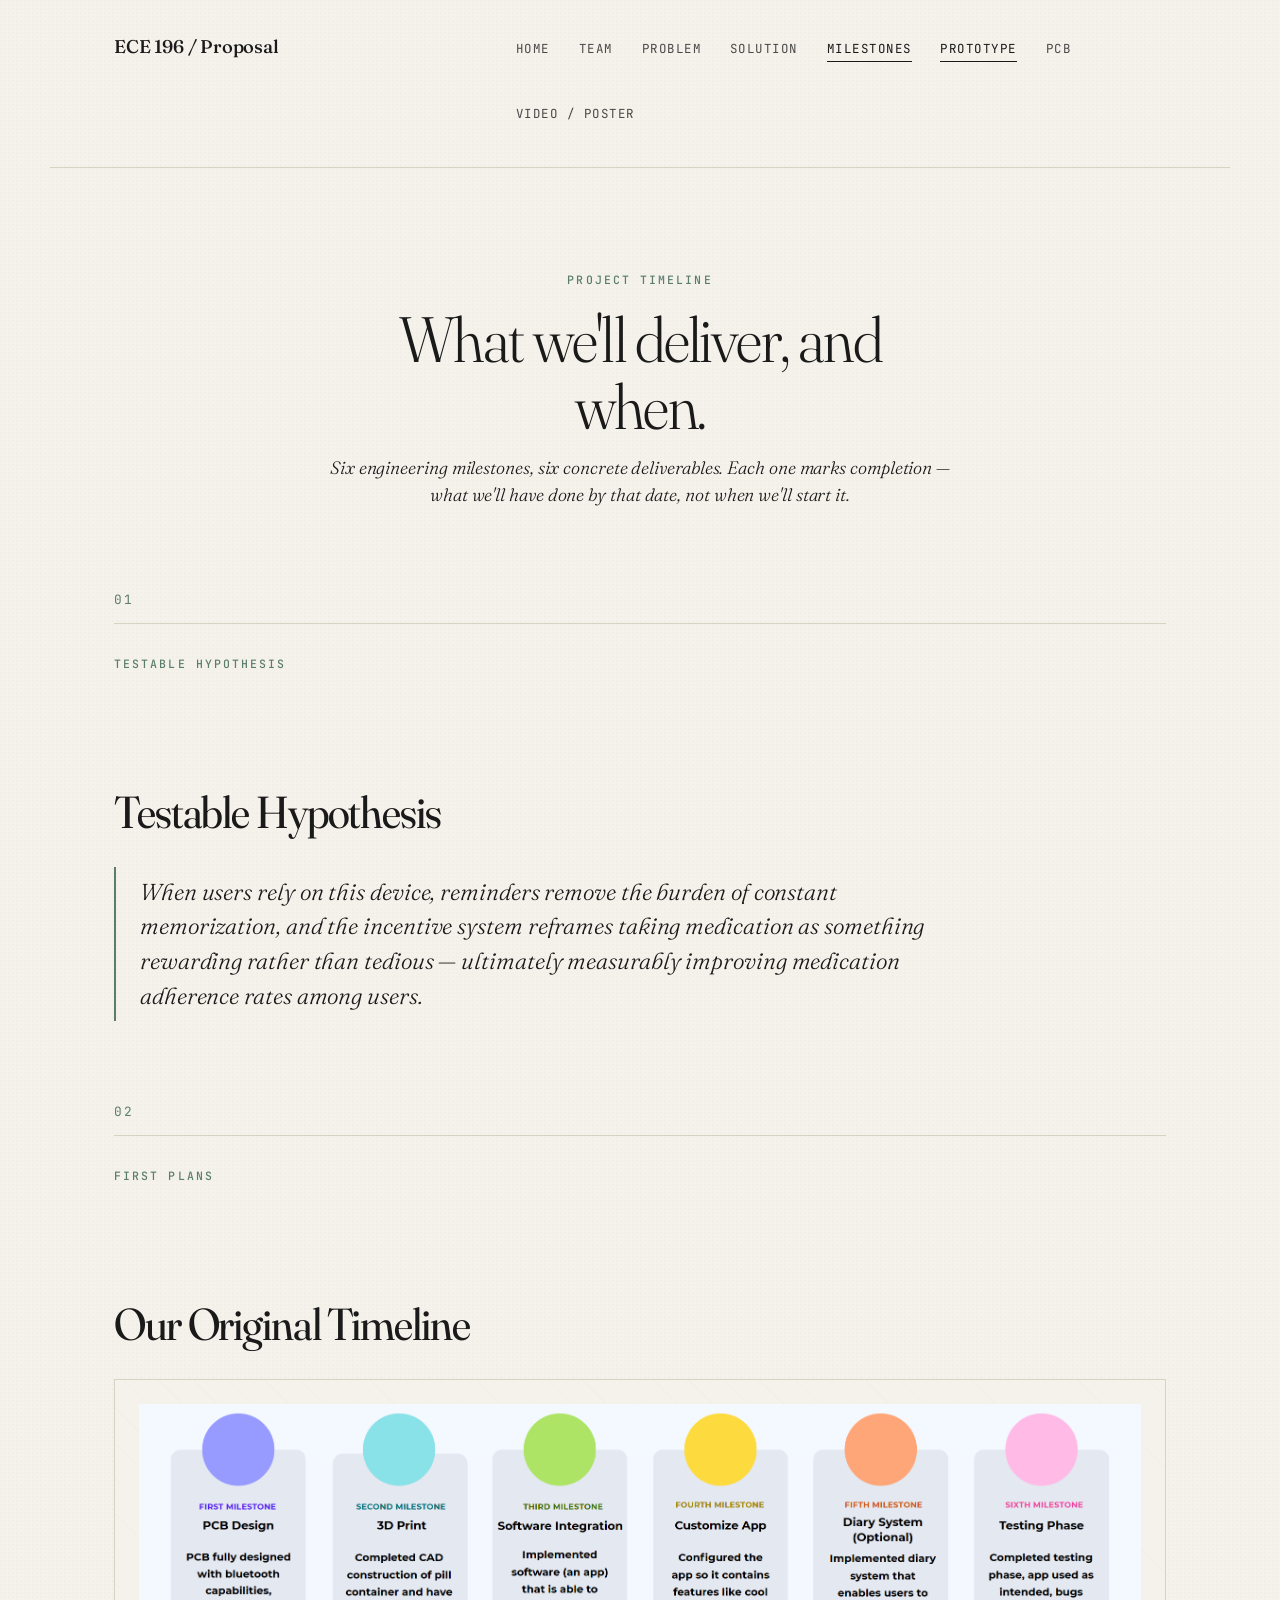
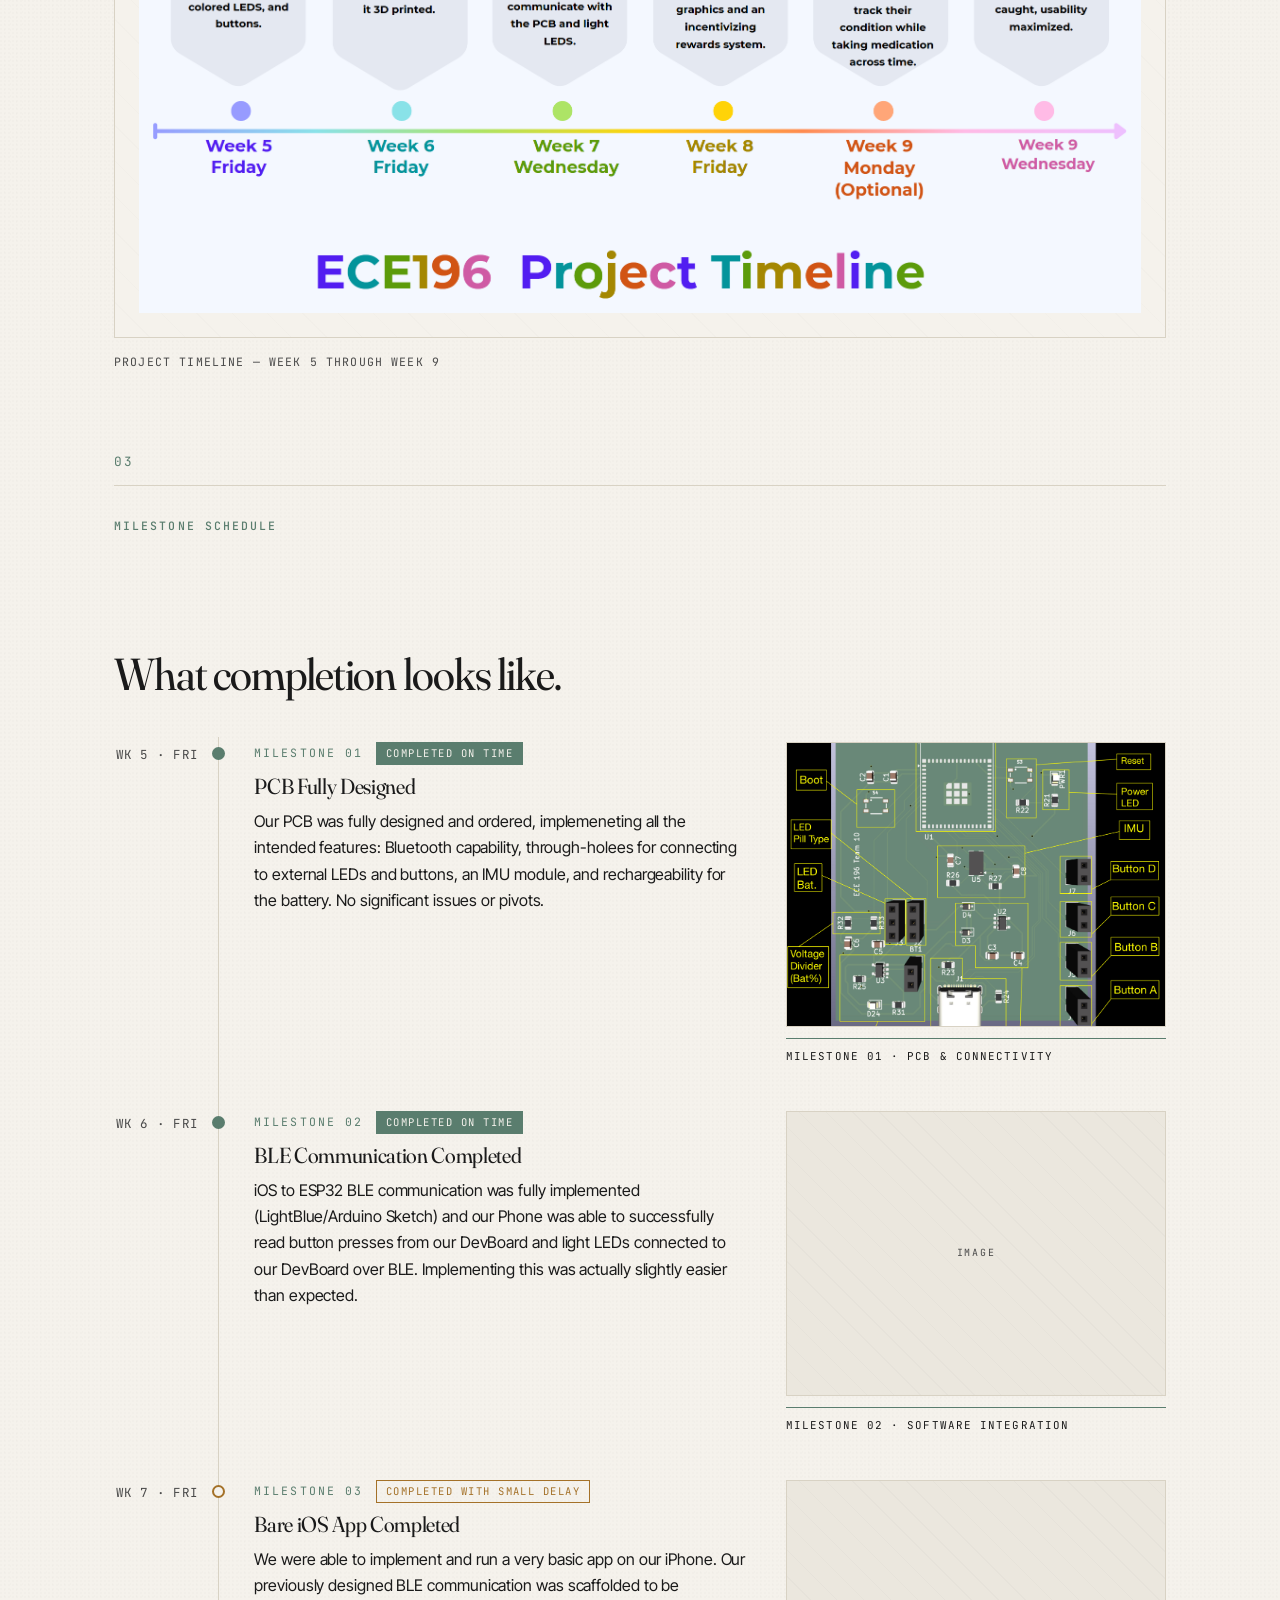
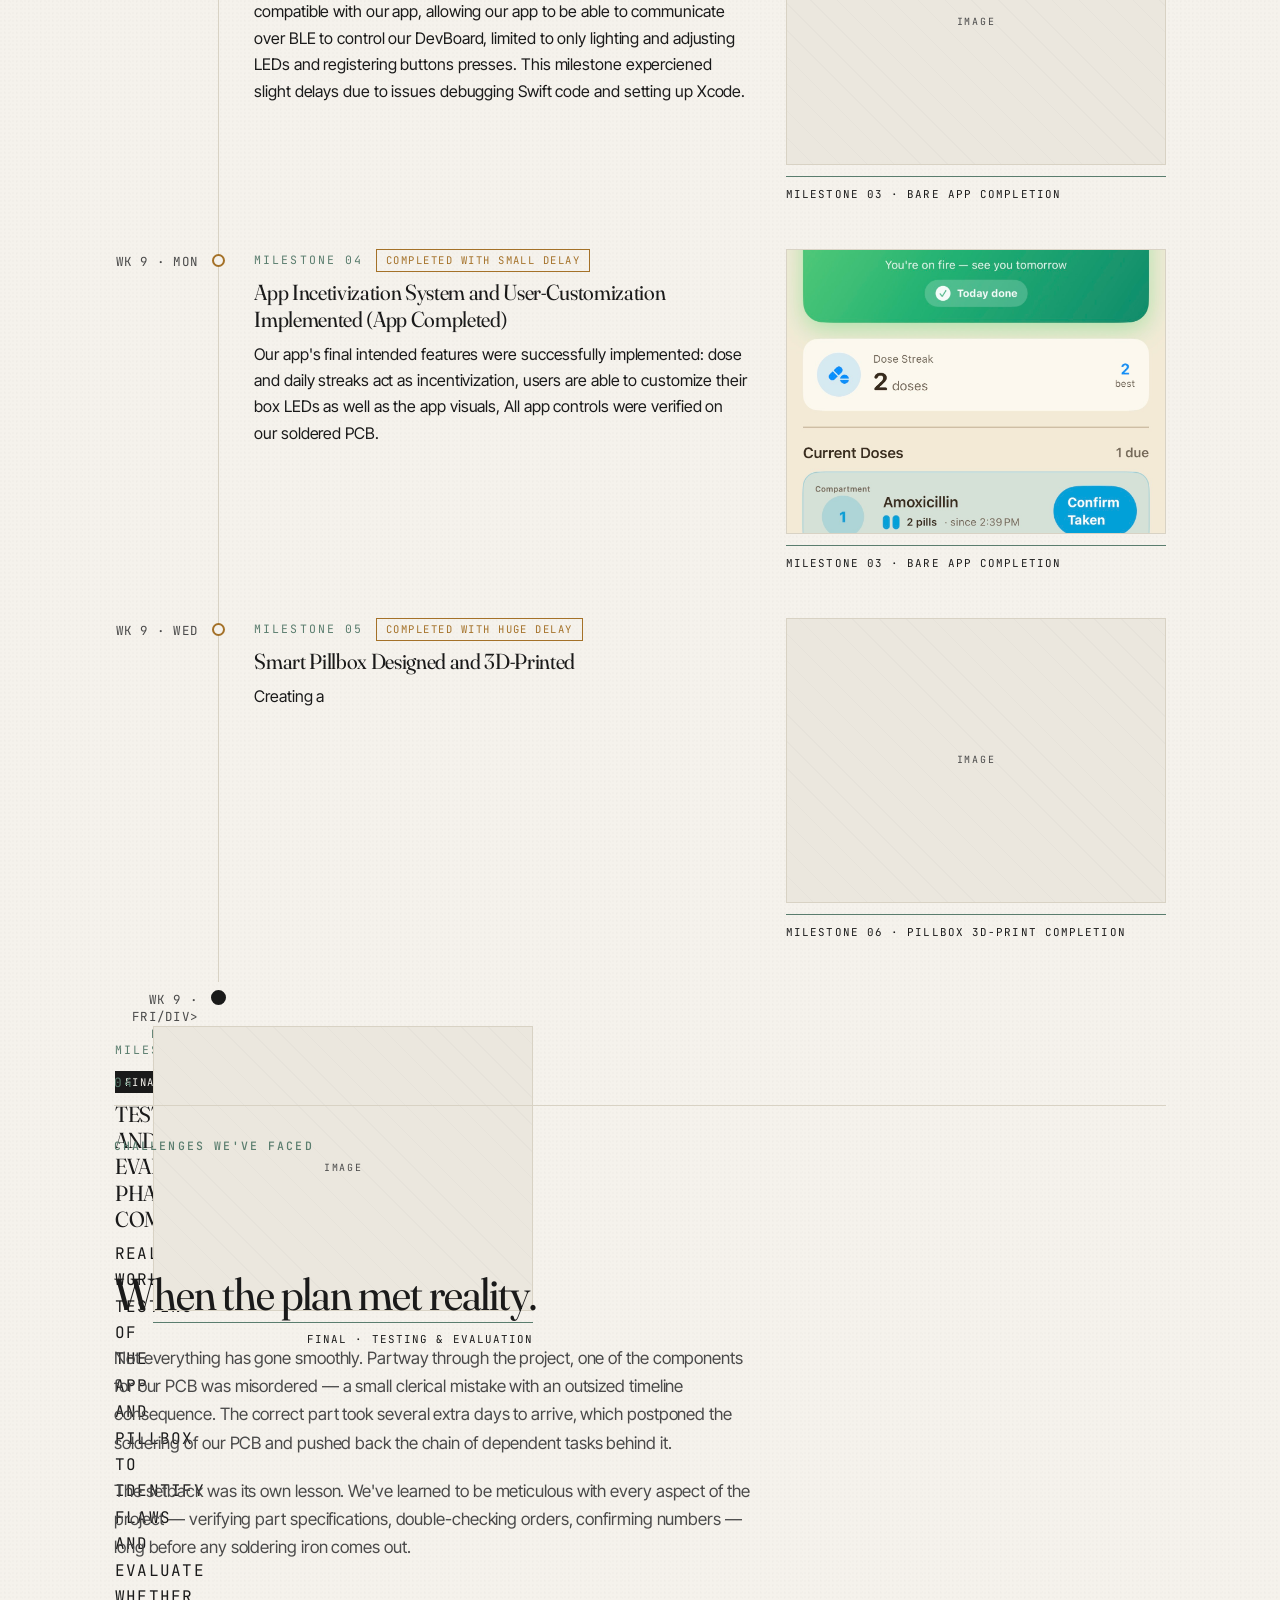
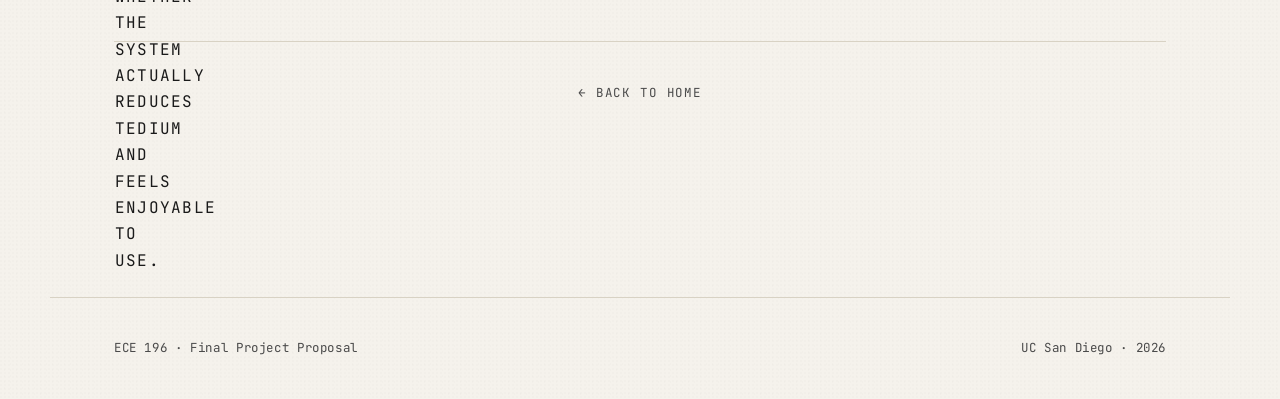
==== milestones.html @ f188365b "updating prototype" ====
<!DOCTYPE html>
<html lang="en">
<head>
  <meta charset="UTF-8" />
  <meta name="viewport" content="width=device-width, initial-scale=1.0" />
  <title>Milestones — ECE 196 Final Project Proposal</title>
 
  <link rel="icon" type="image/jpg" href="favicon.jpg" />
  <link rel="stylesheet" href="styles.css" />
  <link rel="stylesheet" href="milestones.css" />
</head>
<body>
 
  <header>
    <a href="index.html">ECE 196 / Proposal</a>
    <nav>
      <ul>
        <li><a href="index.html">Home</a></li>
        <li><a href="team.html">Team</a></li>
        <li><a href="problem.html">Problem</a></li>
        <li><a href="solution.html">Solution</a></li>
        <li><a href="milestones.html" class="current">Milestones</a></li>
        <li><a href="prototype.html" class="current">Prototype</a></li>
        <li><a href="pcb.html">PCB</a></li>
        <li><a href="video_poster.html">Video / Poster</a></li>
      </ul>
    </nav>
  </header>
 
  <main>
 
    <!-- ============ PAGE INTRO ============ -->
    <section class="page-intro">
      <span class="eyebrow">Project timeline</span>
      <h1>What we'll deliver, and when.</h1>
      <p class="lede">
        Six engineering milestones, six concrete deliverables. Each one marks completion &mdash; what we'll have done by that date, not when we'll start it.
      </p>
    </section>
 
    <!-- ============ 01 — HYPOTHESIS ============ -->
    <section data-num="01">
      <span class="label">Testable hypothesis</span>
      <h2>Testable Hypothesis</h2>
      <blockquote class="hypothesis">
        When users rely on this device, reminders remove the burden of constant memorization, and the incentive system reframes taking medication as something rewarding rather than tedious &mdash;
         ultimately measurably improving medication adherence rates among users.
      </blockquote>
    </section>
 
    <!-- ============ 02 — TIMELINE FIGURE ============ -->
    <section data-num="02">
      <span class="label">First Plans</span>
      <h2>Our Original Timeline</h2>
 
      <figure class="timeline-figure">
        <div class="frame">
          <img src="images/timeline.png" alt="Full project timeline figure" onerror="this.style.display='none'" />
        </div>
        <figcaption>Project timeline &mdash; week 5 through week 9</figcaption>
      </figure>
    </section>
 
    <!-- ============ 03 — MILESTONES ============ -->
    <section data-num="03">
      <span class="label">Milestone schedule</span>
      <h2>What completion looks like.</h2>
 
      <ol class="milestones">
        <li class="milestone milestone--done">
          <div class="milestone-date">Wk 5 · Fri</div>
          <div class="milestone-body">
            <div class="milestone-text">
              <div class="milestone-head">
                <span class="milestone-num">Milestone 01</span>
                <span class="milestone-status milestone-status--done">Completed on Time</span>
              </div>
              <h3>PCB Fully Designed</h3>
              <p>Our PCB was fully designed and ordered, implemeneting all the intended features: Bluetooth capability, through-holees for connecting to external LEDs and buttons,
                 an IMU module, and rechargeability for the battery. No significant issues or pivots.
                 </p>
            </div>
            <figure class="milestone-figure">
              <div class="frame">
                <img src="images/pcb_3D.jpeg" alt="Milestone 01 deliverable — completed PCB" onerror="this.style.display='none'" />
              </div>
              <figcaption>Milestone 01 · PCB &amp; connectivity</figcaption>
            </figure>
          </div>
        </li>
 
        <li class="milestone milestone--done">
          <div class="milestone-date">Wk 6 · Fri</div>
          <div class="milestone-body">
            <div class="milestone-text">
              <div class="milestone-head">
                <span class="milestone-num">Milestone 02</span>
                <span class="milestone-status milestone-status--done">Completed on Time</span>
              </div>
              <h3>BLE Communication Completed</h3>
              <p> iOS to ESP32 BLE communication was fully implemented (LightBlue/Arduino Sketch) and our Phone was able to successfully read button
                 presses from our DevBoard and light LEDs connected to our DevBoard over BLE.
                Implementing this was actually slightly easier than expected. </p>
            </div>
            <figure class="milestone-figure">
              <div class="frame">
                <img src="images/milestone-02.png" alt="Milestone 02 deliverable — 3D-printed enclosure" onerror="this.style.display='none'" />
              </div>
              <figcaption>Milestone 02 · Software Integration</figcaption>
            </figure>
          </div>
        </li>
 
        <li class="milestone milestone--updated">
          <div class="milestone-date">Wk 7 · Fri</div>
          <div class="milestone-body">
            <div class="milestone-text">
              <div class="milestone-head">
                <span class="milestone-num">Milestone 03</span>
                <span class="milestone-status milestone-status--updated">Completed with Small Delay</span>
              </div>
              <h3>Bare iOS App Completed</h3>
              <p>We were able to implement and run a very basic app on our iPhone. Our previously designed BLE communication was
                scaffolded to be compatible with our app, allowing our app to be
                able to communicate over BLE to control our DevBoard,
                limited to only lighting and adjusting LEDs and registering buttons presses. 
                This milestone experciened slight delays due to issues debugging Swift code and setting up Xcode.
                 </p>
            </div>
            <figure class="milestone-figure">
              <div class="frame">
                <img src="images/milestone-03.png" alt="Milestone 03 deliverable — app and PCB communication" onerror="this.style.display='none'" />
              </div>
              <figcaption>Milestone 03 · Bare App Completion</figcaption>
            </figure>
          </div>
        </li>
 
        <li class="milestone milestone--updated">
          <div class="milestone-date">Wk 9 · Mon</div>
          <div class="milestone-body">
            <div class="milestone-text">
              <div class="milestone-head">
                <span class="milestone-num">Milestone 04</span>
                <span class="milestone-status milestone-status--updated">Completed with Small Delay</span>
              </div>
              <h3> App Incetivization System and User-Customization Implemented (App Completed)</h3>
              <p>
                  Our app's final intended features were successfully implemented: dose and daily streaks 
                  act as incentivization, users are able to customize their box LEDs as well as the app visuals, 
                  All app controls were verified on our soldered PCB.
     </p>
            </div>
            <figure class="milestone-figure">
              <div class="frame">
                <img src="images/full_app.jpg" alt="Milestone 03 deliverable — app and PCB communication" onerror="this.style.display='none'" />
              </div>
              <figcaption>Milestone 03 · Bare App Completion</figcaption>
            </figure>
          </div>
        </li>



        
        <li class="milestone milestone--updated">
          <div class="milestone-date">Wk 9 · Wed</div>
          <div class="milestone-body">
            <div class="milestone-text">
              <div class="milestone-head">
                <span class="milestone-num">Milestone 05</span>
                <span class="milestone-status milestone-status--updated">Completed with HUGE Delay</span>
              </div>
              <h3> Smart Pillbox Designed and 3D-Printed</h3>
              <p>
                  Creating a 

              </p>
            </div>
            <figure class="milestone-figure">
              <div class="frame">
                <img src="images/milestones6.jpg" alt="Milestone 05 deliverable — Completed App" onerror="this.style.display='none'" />
              </div>
              <figcaption>Milestone 06 · Pillbox 3D-print Completion</figcaption>
            </figure>
          </div>
        </li>
 
        <li class="milestone milestone--final">
          <div class="milestone-date">Wk 9 · Fri/div>
          <div class="milestone-body">
            <div class="milestone-text">
              <div class="milestone-head">
                <span class="milestone-num">Final milestone</span>
                <span class="milestone-status milestone-status--final">Final</span>
              </div>
              <h3>Testing and evaluation phase completed.</h3>
              <p>Real-world testing of the app and pillbox to identify flaws and evaluate whether the system actually reduces tedium and feels enjoyable to use.</p>
            </div>
            <figure class="milestone-figure">
              <div class="frame">
                <img src="images/milestone-final.png" alt="Final milestone deliverable — testing and evaluation" onerror="this.style.display='none'" />
              </div>
              <figcaption>Final · Testing &amp; evaluation</figcaption>
            </figure>
          </div>
        </li>
      </ol>
    </section>
 
    <!-- ============ 04 — CHALLENGES ============ -->
    <section data-num="04">
      <span class="label">Challenges we've faced</span>
      <h2>When the plan met reality.</h2>
 
      <p>
        Not everything has gone smoothly. Partway through the project, one of the components for our PCB was misordered &mdash; a small clerical mistake with an outsized timeline consequence. The correct part took several extra days to arrive, which postponed the soldering of our PCB and pushed back the chain of dependent tasks behind it.
      </p>
 
      <p>
        The setback was its own lesson. We've learned to be meticulous with every aspect of the project &mdash; verifying part specifications, double-checking orders, confirming numbers &mdash; long before any soldering iron comes out.
      </p>
    </section>
 
    <!-- ============ BACK LINK ============ -->
    <div class="page-end">
      <a href="index.html" class="back-link">&larr; Back to home</a>
    </div>
 
  </main>
 
  <footer>
    <span>ECE 196 · Final Project Proposal</span>
    <span>UC San Diego · 2026</span>
  </footer>
 
</body>
</html>
---- styles.css ----
/* ============================================================
   ECE 196 — Editorial Case Study Stylesheet
   Drop-in: link this in the <head> of every page.
   <link rel="stylesheet" href="styles.css">
   ============================================================ */
 
/* ---------- Fonts ---------- */
@import url('https://fonts.googleapis.com/css2?family=Fraunces:opsz,wght,SOFT,WONK@9..144,300..900,0..100,0..1&family=Inter+Tight:wght@300;400;500;600;700&family=JetBrains+Mono:wght@400;500&display=swap');
 
/* ---------- Design tokens ---------- */
:root {
  --bg:        #f5f2ec;          /* warm paper */
  --bg-alt:    #ebe7de;          /* slightly deeper paper */
  --ink:       #1a1a1a;          /* near-black */
  --ink-soft:  #4a4a4a;          /* muted body */
  --rule:      #d8d2c4;          /* hairline dividers */
  --accent:    #5a7d6e;          /* sage / clinical green */
  --accent-dk: #3f5b4f;          /* hover state */
  --highlight: #e8d9a8;          /* subtle marker */
 
  --font-display: 'Fraunces', 'Times New Roman', serif;
  --font-body:    'Inter Tight', system-ui, sans-serif;
  --font-mono:    'JetBrains Mono', ui-monospace, monospace;
 
  --max-width: 1180px;
  --content-width: 720px;
}
 
/* ---------- Reset ---------- */
*, *::before, *::after { box-sizing: border-box; }
html { scroll-behavior: smooth; }
 
body {
  margin: 0;
  background: var(--bg);
  color: var(--ink);
  font-family: var(--font-body);
  font-size: 17px;
  line-height: 1.65;
  font-weight: 400;
  letter-spacing: -0.005em;
  /* subtle paper grain */
  background-image:
    radial-gradient(circle at 25% 30%, rgba(0,0,0,0.012) 1px, transparent 1px),
    radial-gradient(circle at 75% 60%, rgba(0,0,0,0.012) 1px, transparent 1px);
  background-size: 4px 4px, 6px 6px;
  -webkit-font-smoothing: antialiased;
  text-rendering: optimizeLegibility;
}
 
/* ---------- Typography ---------- */
h1, h2, h3, h4 {
  font-family: var(--font-display);
  font-weight: 400;
  letter-spacing: -0.025em;
  line-height: 1.05;
  color: var(--ink);
  margin: 0 0 0.6em;
  font-variation-settings: "opsz" 144, "SOFT" 30;
}
 
h1 { font-size: clamp(2.8rem, 6vw, 5rem); font-weight: 300; }
h2 { font-size: clamp(2rem, 3.5vw, 3rem); margin-top: 2.5em; }
h3 { font-size: 1.4rem; font-weight: 500; margin-top: 2em; }
h4 { font-size: 1.1rem; font-weight: 600; }
 
p { margin: 0 0 1.2em; color: var(--ink-soft); max-width: 65ch; }
 
a {
  color: var(--accent);
  text-decoration: none;
  background-image: linear-gradient(currentColor, currentColor);
  background-position: 0 100%;
  background-repeat: no-repeat;
  background-size: 100% 1px;
  transition: background-size 0.25s ease, color 0.25s ease;
}
a:hover {
  color: var(--accent-dk);
  background-size: 100% 2px;
}
 
strong { font-weight: 600; color: var(--ink); }
em { font-style: italic; }
 
/* small-caps labels */
.eyebrow, .label {
  font-family: var(--font-mono);
  font-size: 0.72rem;
  font-weight: 500;
  text-transform: uppercase;
  letter-spacing: 0.18em;
  color: var(--accent);
}
 
/* ---------- Layout ---------- */
main, header, footer { padding-inline: clamp(1.5rem, 5vw, 4rem); }
 
main {
  max-width: var(--max-width);
  margin: 0 auto;
  padding-block: 4rem 6rem;
}
 
section {
  margin-block: 5rem;
  position: relative;
}
 
/* numbered sections — if you add data-num="01" to <section> */
section[data-num]::before {
  content: attr(data-num);
  display: block;
  font-family: var(--font-mono);
  font-size: 0.8rem;
  color: var(--accent);
  letter-spacing: 0.15em;
  margin-bottom: 1.5rem;
  padding-bottom: 0.8rem;
  border-bottom: 1px solid var(--rule);
  grid-column: 1 / -1;
}
 
/* ---------- Header / Nav ---------- */
header {
  max-width: var(--max-width);
  margin: 0 auto;
  padding-block: 2rem;
  display: flex;
  align-items: baseline;
  justify-content: space-between;
  flex-wrap: wrap;
  gap: 1.5rem;
  border-bottom: 1px solid var(--rule);
}
 
header h1, header > a:first-child {
  font-family: var(--font-display);
  font-size: 1.15rem;
  font-weight: 500;
  letter-spacing: -0.01em;
  color: var(--ink);
  background: none;
  margin: 0;
}
 
nav ul {
  display: flex;
  list-style: none;
  gap: 1.8rem;
  padding: 0;
  margin: 0;
  flex-wrap: wrap;
}
 
nav a {
  font-family: var(--font-mono);
  font-size: 0.78rem;
  text-transform: uppercase;
  letter-spacing: 0.12em;
  color: var(--ink-soft);
  background: none;
  padding-bottom: 4px;
  border-bottom: 1px solid transparent;
  transition: color 0.2s, border-color 0.2s;
}
nav a:hover {
  color: var(--accent);
  border-bottom-color: var(--accent);
  background: none;
}
nav a.current { color: var(--ink); border-bottom-color: var(--ink); }
 
/* ---------- Hero (homepage h1 area, single-column fallback) ---------- */
main > h1:first-child {
  margin-top: 2rem;
  max-width: 14ch;
  font-size: clamp(3rem, 7vw, 5.5rem);
}
 
/* ---------- Buttons / CTAs ---------- */
.btn, a.btn {
  display: inline-block;
  font-family: var(--font-mono);
  font-size: 0.78rem;
  text-transform: uppercase;
  letter-spacing: 0.15em;
  padding: 0.95rem 1.6rem;
  background: var(--ink);
  color: var(--bg);
  border: 1px solid var(--ink);
  border-radius: 0;
  transition: background 0.2s, color 0.2s, transform 0.2s;
  background-image: none;
}
.btn:hover {
  background: var(--accent);
  border-color: var(--accent);
  color: var(--bg);
  transform: translateY(-2px);
}
 
.btn--ghost {
  background: transparent;
  color: var(--ink);
}
.btn--ghost:hover { background: var(--ink); color: var(--bg); }
 
/* ---------- Hero (two-column: text + image) ---------- */
.hero {
  display: grid;
  grid-template-columns: 1.05fr 1fr;
  gap: clamp(2rem, 5vw, 4.5rem);
  align-items: center;
  margin-top: 2.5rem;
  margin-bottom: 6rem;
}
 
.hero-text h1 {
  font-size: clamp(2.6rem, 5vw, 4.4rem);
  margin-top: 1rem;
  max-width: 14ch;
}
 
.hero-text .lede {
  font-family: var(--font-display);
  font-style: italic;
  font-size: clamp(1.1rem, 1.5vw, 1.35rem);
  font-weight: 300;
  line-height: 1.45;
  color: var(--ink);
  margin: 0 0 2rem;
  max-width: 50ch;
}
 
.cta-row {
  display: flex;
  gap: 14px;
  flex-wrap: wrap;
  margin-top: 1.8rem;
}
 
.hero-image {
  margin: 0;
  position: relative;
}
 
.hero-image .frame {
  position: relative;
  aspect-ratio: 3 / 2;
  background: var(--bg-alt);
  border: 1px solid var(--rule);
  overflow: hidden;
  background-image:
    repeating-linear-gradient(45deg, transparent 0 24px, rgba(0,0,0,0.018) 24px 25px);
}
 
.hero-image .frame::before {
  content: "Hero image";
  position: absolute;
  inset: 0;
  display: flex;
  align-items: center;
  justify-content: center;
  font-family: var(--font-mono);
  font-size: 0.72rem;
  color: var(--ink-soft);
  letter-spacing: 0.18em;
  text-transform: uppercase;
}
 
.hero-image img {
  position: absolute;
  inset: 0;
  width: 100%;
  height: 100%;
  object-fit: cover;
  border: none;
  z-index: 1;
}
 
.hero-image figcaption {
  font-family: var(--font-mono);
  font-size: 0.45rem;
  letter-spacing: 0.1em;
  text-transform: uppercase;
  color: var(--ink-soft);
  margin-top: 0.9rem;
}
 
@media (max-width: 820px) {
  .hero {
    grid-template-columns: 1fr;
    gap: 2.5rem;
    margin-bottom: 4rem;
  }
  .hero-image { order: -1; }
}
 
/* ---------- Page intro (subpage centered heading block) ---------- */
.page-intro {
  text-align: center;
  margin-top: 2rem;
  margin-bottom: 5rem;
  max-width: 780px;
  margin-inline: auto;
}
.page-intro h1 {
  font-size: clamp(2.4rem, 5vw, 4rem);
  margin: 0.8rem auto 1rem;
  max-width: 16ch;
}
.page-intro .lede {
  font-family: var(--font-display);
  font-style: italic;
  font-size: clamp(1.05rem, 1.4vw, 1.25rem);
  font-weight: 300;
  line-height: 1.5;
  color: var(--ink);
  margin: 0 auto;
  max-width: 60ch;
}
 
/* ---------- Team member section (alternating 2-col) ---------- */
.member {
  display: grid;
  grid-template-columns: 1fr 1fr;
  gap: clamp(2rem, 5vw, 4.5rem);
  align-items: center;
  margin-block: 5rem;
}
 
.member--reverse .member-photo { grid-column: 2; grid-row: 2;}
.member--reverse .member-info  { grid-column: 1; grid-row: 2;}
 
.member-photo { margin: 0; }
.member-photo .frame {
  position: relative;
  aspect-ratio: 4 / 5;
  background: var(--bg-alt);
  border: 1px solid var(--rule);
  overflow: hidden;
}

.member-photo img {
  width: 100%;
  height: 100%;
  object-fit: cover;
  display: block;
  border: none;
}
 
.member-info h2 {
  font-family: var(--font-display);
  font-weight: 400;
  font-size: clamp(1.9rem, 3.5vw, 2.8rem);
  margin: 0.5rem 0 0.8rem;
  line-height: 1.05;
  letter-spacing: -0.025em;
}
.member-info .lede {
  font-family: var(--font-display);
  font-style: italic;
  font-size: 1.15rem;
  font-weight: 300;
  line-height: 1.5;
  color: var(--ink);
  margin: 0 0 2rem;
  max-width: none;
}
.member-info .label {
  display: block;
  margin: 2rem 0 0.9rem;
}
.member-info ul.dash {
  margin-bottom: 0;
  color: var(--ink);
}
 
/* ---------- Tags ---------- */
.tags {
  display: flex;
  gap: 8px;
  flex-wrap: wrap;
  margin-top: 1.8rem;
}
.tag {
  font-family: var(--font-mono);
  font-size: 0.7rem;
  text-transform: uppercase;
  letter-spacing: 0.14em;
  padding: 7px 13px;
  border: 1px solid var(--rule);
  color: var(--ink-soft);
  background: transparent;
}
.tag--accent {
  background: var(--ink);
  color: var(--bg);
  border-color: var(--ink);
}
 
/* ---------- Page-end back link ---------- */
.page-end {
  margin-top: 5rem;
  padding-top: 2.2rem;
  border-top: 1px solid var(--rule);
  text-align: center;
}
.back-link {
  font-family: var(--font-mono);
  font-size: 0.78rem;
  text-transform: uppercase;
  letter-spacing: 0.15em;
  color: var(--ink-soft);
  background: none;
}
.back-link:hover {
  color: var(--accent);
  background: none;
}
 
/* ---------- Member mobile stacking ---------- */
@media (max-width: 700px) {
  .member {
    grid-template-columns: 1fr;
    gap: 2rem;
  }
  .member--reverse .member-photo,
  .member--reverse .member-info {
    grid-column: 1;
    grid-row: auto;
  }
}
 
/* ---------- Lists ---------- */
ul, ol {
  padding-left: 1.2em;
  color: var(--ink-soft);
  max-width: 65ch;
}
ul { list-style: none; padding-left: 0; }
ul li, ol li { margin-bottom: 0.5em; }
 
/* opt-in: <ul class="dash"> for editorial dash bullets */
ul.dash li::before {
  content: "—";
  color: var(--accent);
  margin-right: 0.8em;
  font-weight: 500;
}
 
/* ---------- Cards / Section grid ---------- */
.cards {
  display: grid;
  grid-template-columns: repeat(auto-fit, minmax(260px, 1fr));
  gap: 1.25rem;
  margin-top: 2rem;
  list-style: none;
  padding: 0;
  max-width: none;
}
.cards li { margin: 0; }
.cards li::before { content: none; }
 
.card,
.cards li > a {
  display: block;
  padding: 1.8rem;
  height: 100%;
  background: var(--bg-alt);
  border: 1px solid var(--rule);
  transition: transform 0.3s ease, border-color 0.3s, background 0.3s;
  background-image: none;
  color: var(--ink);
}
.card:hover,
.cards li > a:hover {
  transform: translateY(-4px);
  border-color: var(--accent);
  background: var(--bg);
}
.cards h3 { margin-top: 0; }
.cards p { color: var(--ink-soft); margin-bottom: 0; }
 
/* ---------- Tables (handy for milestones / specs) ---------- */
table {
  width: 100%;
  border-collapse: collapse;
  margin: 2rem 0;
  font-size: 0.95rem;
}
th, td {
  text-align: left;
  padding: 0.9rem 1rem;
  border-bottom: 1px solid var(--rule);
}
th {
  font-family: var(--font-mono);
  font-size: 0.72rem;
  text-transform: uppercase;
  letter-spacing: 0.12em;
  color: var(--accent);
  font-weight: 500;
}
 
/* ---------- Code & data ---------- */
code, pre {
  font-family: var(--font-mono);
  font-size: 0.9em;
  background: var(--bg-alt);
  padding: 0.15em 0.4em;
  border-radius: 2px;
}
pre {
  padding: 1.2rem 1.4rem;
  overflow-x: auto;
  border-left: 3px solid var(--accent);
}
 
/* ---------- Images / figures ---------- */
img {
  max-width: 100%;
  height: auto;
  display: block;
  border: 1px solid var(--rule);
}
figure { margin: 2.5rem 0; }
figcaption {
  font-family: var(--font-mono);
  font-size: 0.78rem;
  color: var(--ink-soft);
  margin-top: 0.8rem;
  letter-spacing: 0.05em;
}
 
/* ---------- Blockquote / pull quote ---------- */
blockquote {
  font-family: var(--font-display);
  font-style: italic;
  font-size: 1.4rem;
  line-height: 1.4;
  border-left: 2px solid var(--accent);
  padding: 0.5rem 0 0.5rem 1.5rem;
  margin: 2.5rem 0;
  color: var(--ink);
  max-width: 60ch;
}
 
/* ---------- Footer ---------- */
footer {
  max-width: var(--max-width);
  margin: 0 auto;
  margin-top: 6rem;
  padding-block: 2.5rem;
  border-top: 1px solid var(--rule);
  display: flex;
  justify-content: space-between;
  align-items: center;
  flex-wrap: wrap;
  gap: 1rem;
  font-family: var(--font-mono);
  font-size: 0.78rem;
  color: var(--ink-soft);
  letter-spacing: 0.05em;
}
footer a { color: var(--ink-soft); }
footer a:hover { color: var(--accent); }
 
/* ---------- Page-load animation ---------- */
@keyframes fadeUp {
  from { opacity: 0; transform: translateY(20px); }
  to   { opacity: 1; transform: translateY(0); }
}
 
main > * {
  animation: fadeUp 0.7s cubic-bezier(0.2, 0.7, 0.2, 1) both;
}
main > *:nth-child(1) { animation-delay: 0.05s; }
main > *:nth-child(2) { animation-delay: 0.15s; }
main > *:nth-child(3) { animation-delay: 0.25s; }
main > *:nth-child(4) { animation-delay: 0.35s; }
main > *:nth-child(5) { animation-delay: 0.45s; }
main > *:nth-child(n+6) { animation-delay: 0.55s; }
 
@media (prefers-reduced-motion: reduce) {
  *, *::before, *::after {
    animation: none !important;
    transition: none !important;
  }
}
 
/* ---------- Mobile ---------- */
@media (max-width: 640px) {
  body { font-size: 16px; }
  header { flex-direction: column; align-items: flex-start; }
  nav ul { gap: 1rem; }
  main { padding-block: 2.5rem 4rem; }
  section { margin-block: 3rem; }
}
---- milestones.css ----
/* ============================================================
   milestones.css — page-specific styles for milestones.html
   Loaded alongside styles.css
   ============================================================ */
 
/* ---------- 01 Testable hypothesis — pull-quote ---------- */
/* (uses base blockquote styles from styles.css) */
 
.hypothesis {
  font-size: clamp(1.25rem, 1.8vw, 1.55rem);
  line-height: 1.5;
  font-weight: 300;
  max-width: 62ch;
  margin-top: 2rem;
}
 
/* ---------- 02 Timeline figure ---------- */
.timeline-figure { margin-top: 2rem; }
 
.timeline-figure .frame {
  position: relative;
  background: var(--bg);
  border: 1px solid var(--rule);
  overflow: hidden;
  padding: 1.5rem;
  min-height: 220px;
  background-image:
    repeating-linear-gradient(45deg, transparent 0 24px, rgba(0,0,0,0.012) 24px 25px);
}
 
.timeline-figure img {
  display: block;
  width: 100%;
  height: auto;
  max-height: 540px;
  object-fit: contain;
  border: none;
  background: var(--bg);
}
 
.timeline-figure figcaption {
  font-family: var(--font-mono);
  font-size: 0.72rem;
  letter-spacing: 0.1em;
  text-transform: uppercase;
  color: var(--ink-soft);
  margin-top: 0.9rem;
}
 
/* ---------- 03 Milestone list — vertical timeline ---------- */
.milestones {
  list-style: none;
  margin: 2.5rem 0 0;
  padding: 0 0 0 6.5rem;
  position: relative;
  max-width: none;
}
 
.milestone {
  position: relative;
  padding: 0.3rem 0 2.6rem 2.2rem;
  border-left: 1px solid var(--rule);
  margin: 0;
}
 
.milestone:last-child {
  border-left-color: transparent;
  padding-bottom: 0.3rem;
}
 
/* Date column (absolutely positioned to the left) */
.milestone-date {
  position: absolute;
  left: -6.5rem;
  top: 0.55rem;
  width: 5.2rem;
  text-align: right;
  font-family: var(--font-mono);
  font-size: 0.78rem;
  letter-spacing: 0.1em;
  text-transform: uppercase;
  color: var(--ink-soft);
  line-height: 1.4;
}
 
/* The dot on the timeline */
.milestone::before {
  content: "";
  position: absolute;
  left: -7px;
  top: 0.6rem;
  width: 13px;
  height: 13px;
  border-radius: 50%;
  background: var(--bg);
  border: 2px solid var(--accent);
  z-index: 1;
}
 
/* Dot variations by state */
.milestone--done::before {
  background: var(--accent);
  border-color: var(--accent);
}
.milestone--updated::before {
  border-color: #a47128;
}
.milestone--optional::before {
  border-color: var(--ink-soft);
  border-style: dashed;
}
.milestone--final::before {
  background: var(--ink);
  border-color: var(--ink);
  width: 15px;
  height: 15px;
  left: -8px;
  top: 0.5rem;
}
 
/* Header row: milestone number + status pill */
.milestone-head {
  display: flex;
  align-items: baseline;
  gap: 0.8rem;
  flex-wrap: wrap;
  margin-bottom: 0.55rem;
}
 
.milestone-num {
  font-family: var(--font-mono);
  font-size: 0.72rem;
  letter-spacing: 0.18em;
  text-transform: uppercase;
  color: var(--accent);
}
 
.milestone-status {
  font-family: var(--font-mono);
  font-size: 0.66rem;
  letter-spacing: 0.14em;
  text-transform: uppercase;
  padding: 3px 9px;
  line-height: 1.4;
  border: 1px solid currentColor;
}
 
.milestone-status--done {
  color: var(--bg);
  background: var(--accent);
  border-color: var(--accent);
}
.milestone-status--updated {
  color: #a47128;
  background: transparent;
  border-color: #a47128;
}
.milestone-status--optional {
  color: var(--ink-soft);
  background: transparent;
  border-color: var(--ink-soft);
  border-style: dashed;
}
.milestone-status--final {
  color: var(--bg);
  background: var(--ink);
  border-color: var(--ink);
}
 
.milestone h3 {
  font-family: var(--font-display);
  font-weight: 400;
  font-size: clamp(1.15rem, 1.7vw, 1.45rem);
  margin: 0 0 0.5rem;
  letter-spacing: -0.015em;
  color: var(--ink);
  line-height: 1.2;
}
 
.milestone p {
  font-size: 1rem;
  line-height: 1.65;
  color: var(--ink);
  margin: 0;
  max-width: 60ch;
}

/* ---------- Milestone body: text + thumbnail side by side ---------- */
.milestone-body {
  display: flex;
  align-items: flex-start;
  gap: clamp(1.2rem, 3vw, 2.5rem);
}

.milestone-text {
  flex: 1 1 auto;
  min-width: 0;
}

.milestone-figure {
  margin: 0;
  flex: 0 0 auto;
  width: clamp(220px, 34vw, 380px);
}

.milestone-figure .frame {
  position: relative;
  aspect-ratio: 4 / 3;
  background: var(--bg-alt);
  border: 1px solid var(--rule);
  overflow: hidden;
  background-image:
    repeating-linear-gradient(45deg, transparent 0 18px, rgba(0,0,0,0.018) 18px 19px);
}

/* placeholder label, shown until a real image loads on top */
.milestone-figure .frame::before {
  content: "Image";
  position: absolute;
  inset: 0;
  display: flex;
  align-items: center;
  justify-content: center;
  font-family: var(--font-mono);
  font-size: 0.62rem;
  letter-spacing: 0.18em;
  text-transform: uppercase;
  color: var(--ink-soft);
}

.milestone-figure img {
  position: absolute;
  inset: 0;
  width: 100%;
  height: 100%;
  object-fit: cover;
  border: none;
  z-index: 1;
}

/* the line under each image naming its milestone */
.milestone-figure figcaption {
  font-family: var(--font-mono);
  font-size: 0.68rem;
  letter-spacing: 0.1em;
  text-transform: uppercase;
  color: var(--ink);
  margin-top: 0.7rem;
  padding-top: 0.6rem;
  border-top: 1px solid var(--accent);
  line-height: 1.45;
}
 
/* ---------- Mobile: collapse the date column inline ---------- */
@media (max-width: 720px) {
  .milestones { padding-left: 1.5rem; }
  .milestone { padding-left: 1.5rem; padding-bottom: 2.2rem; }
  .milestone-date {
    position: static;
    width: auto;
    text-align: left;
    margin-bottom: 0.5rem;
    display: block;
  }
  .milestone-body { flex-direction: column; }
  .milestone-figure { width: 100%; max-width: 360px; }
}
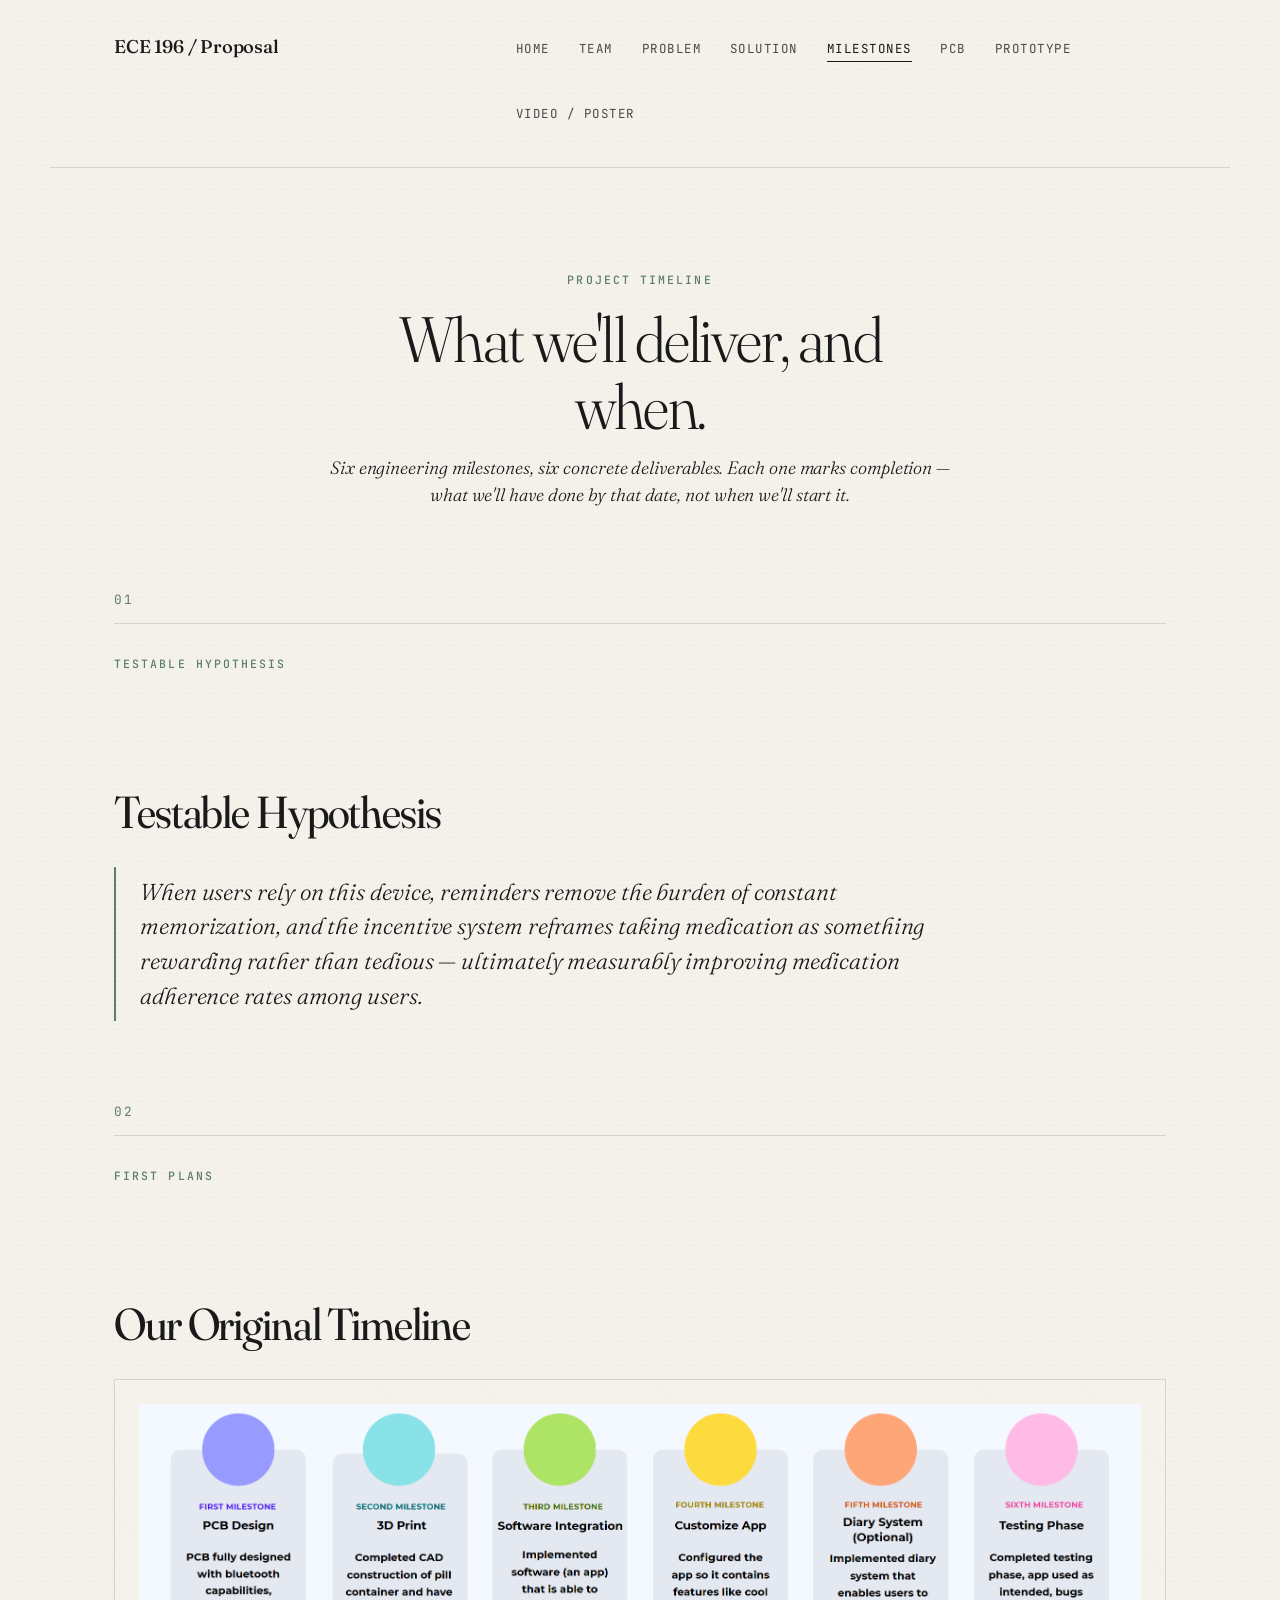
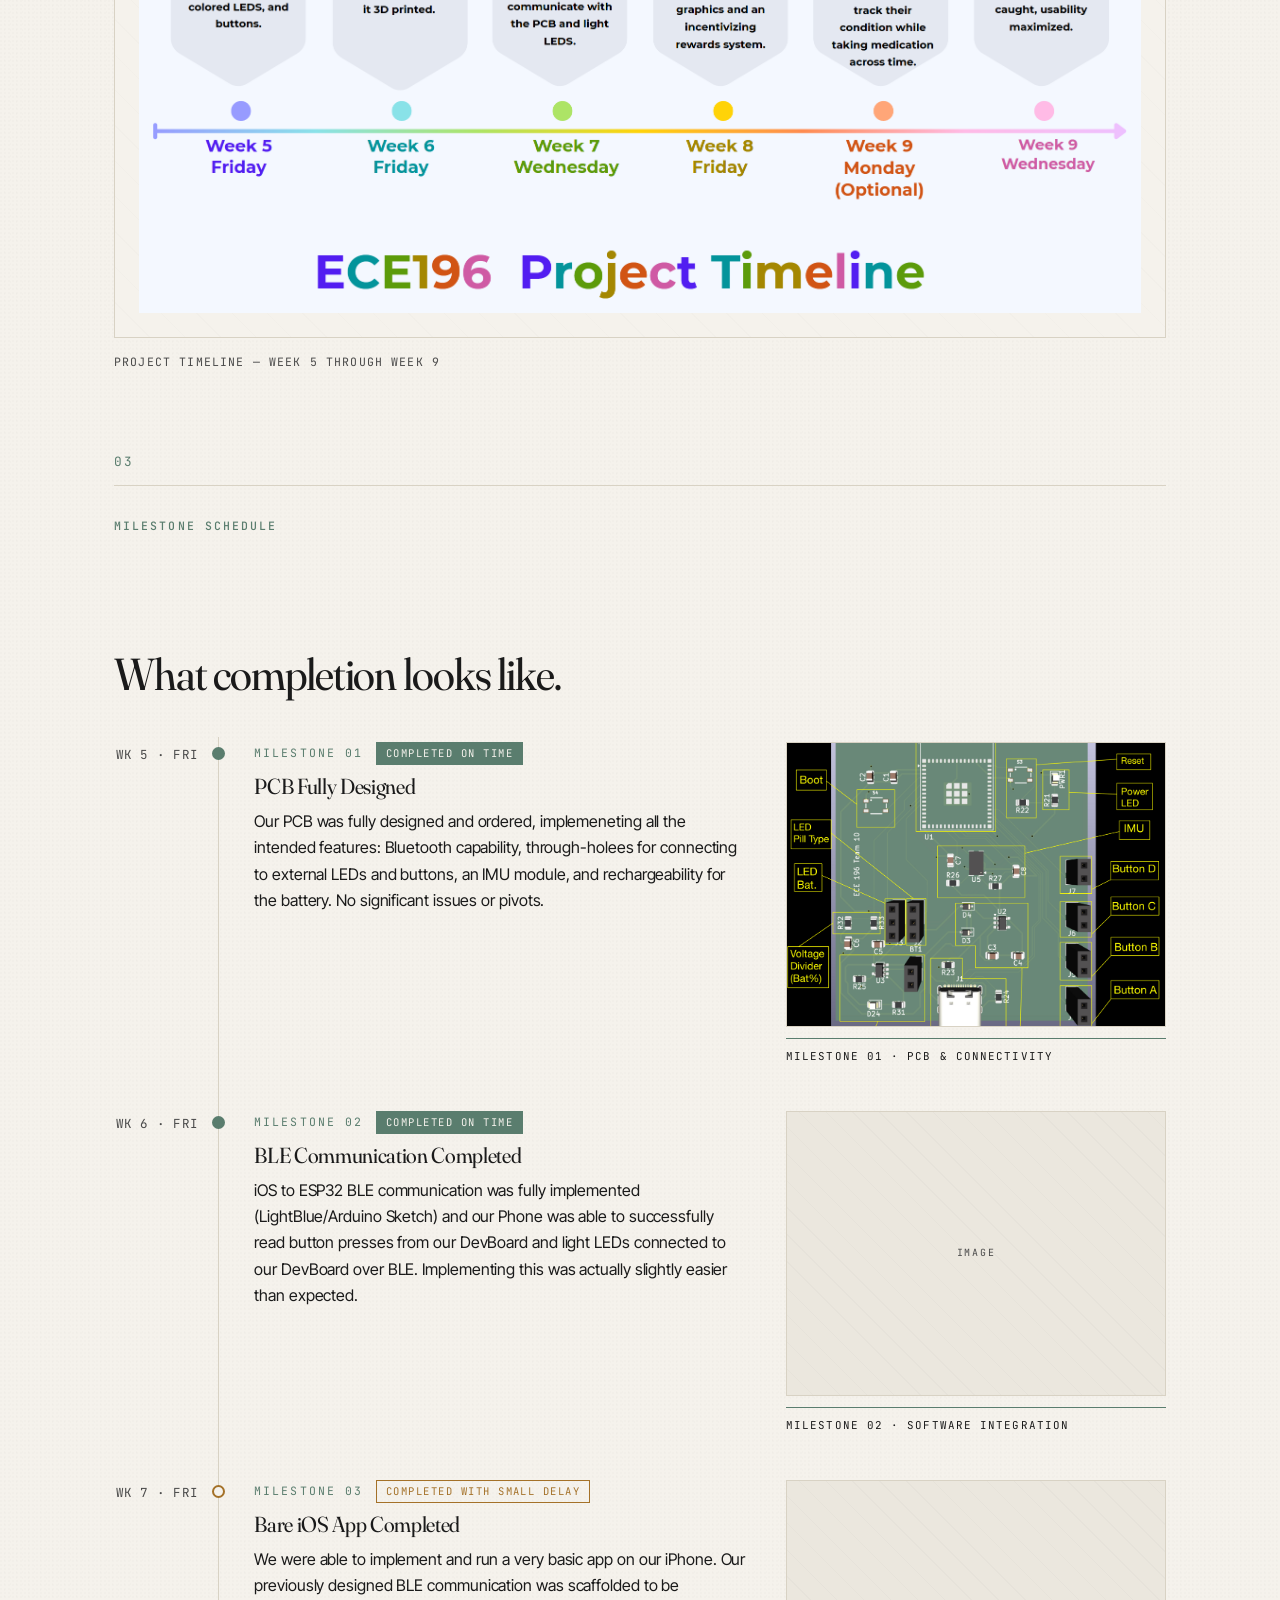
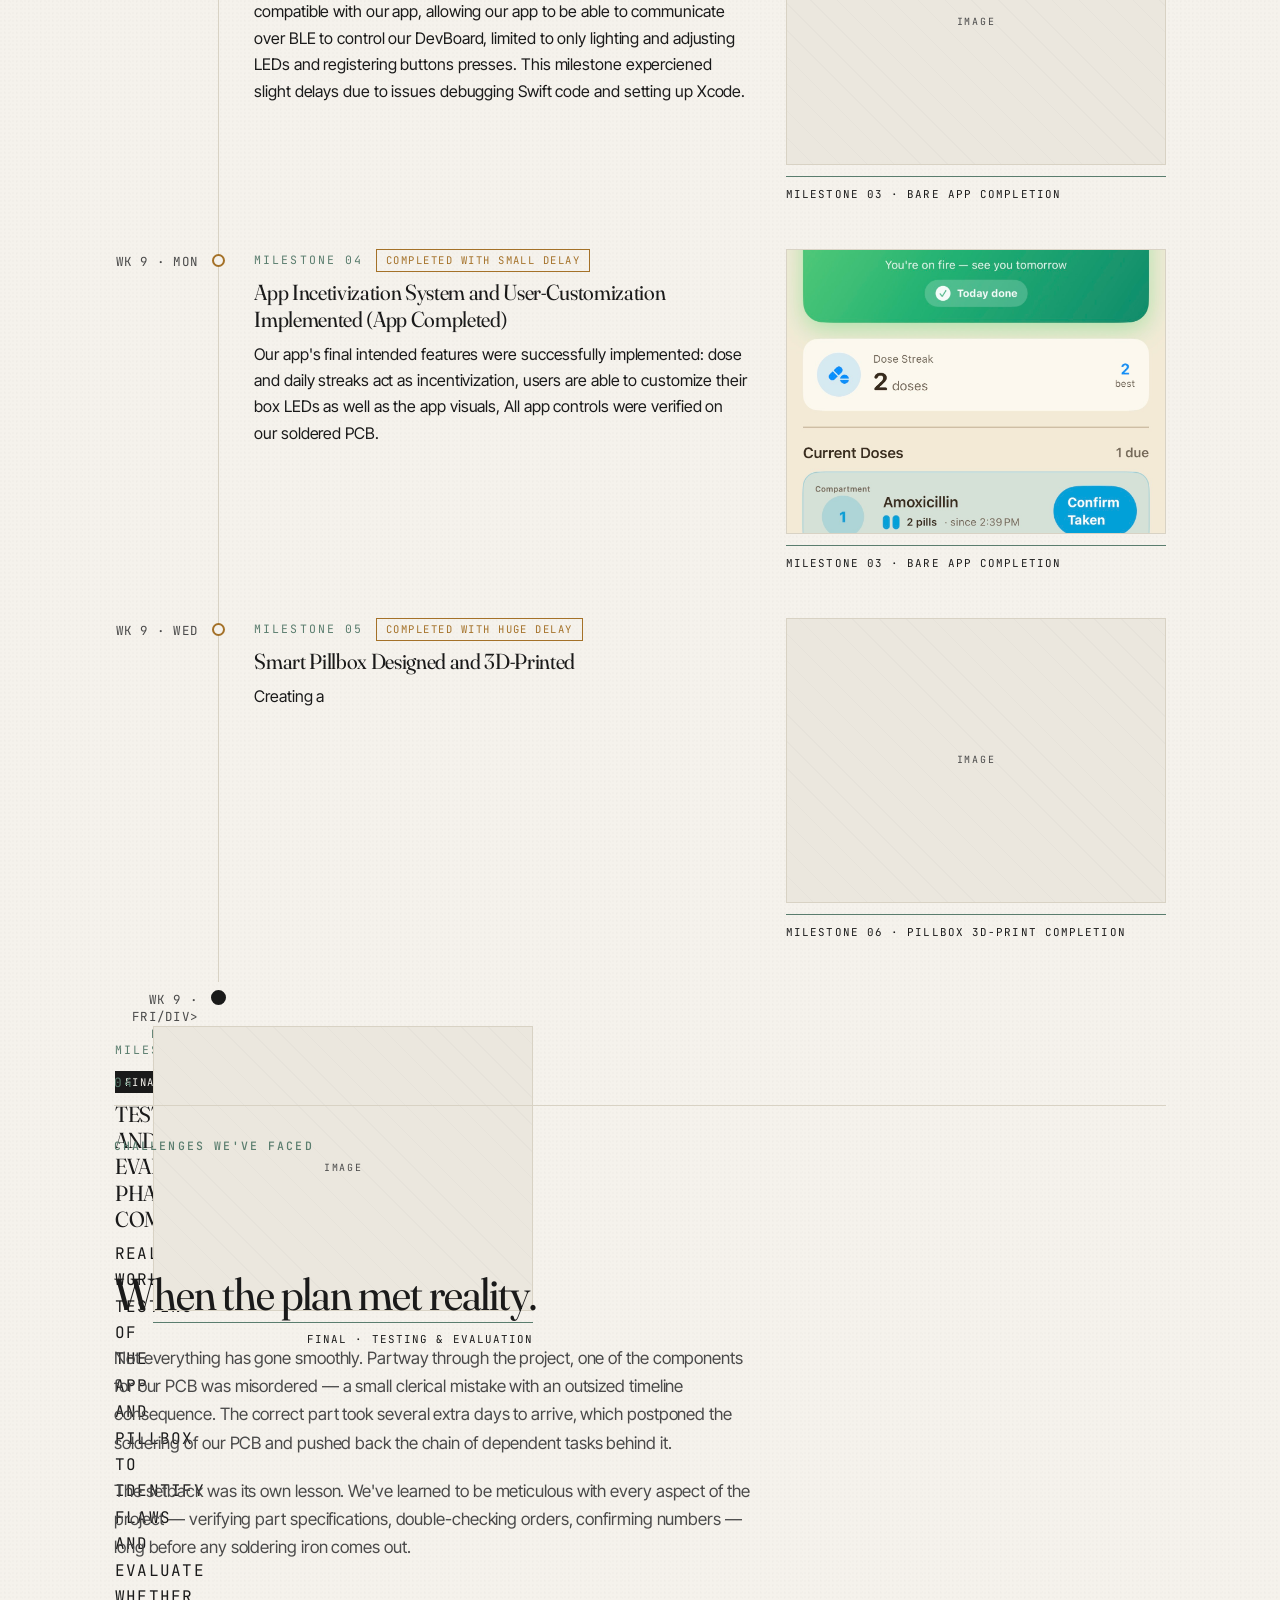
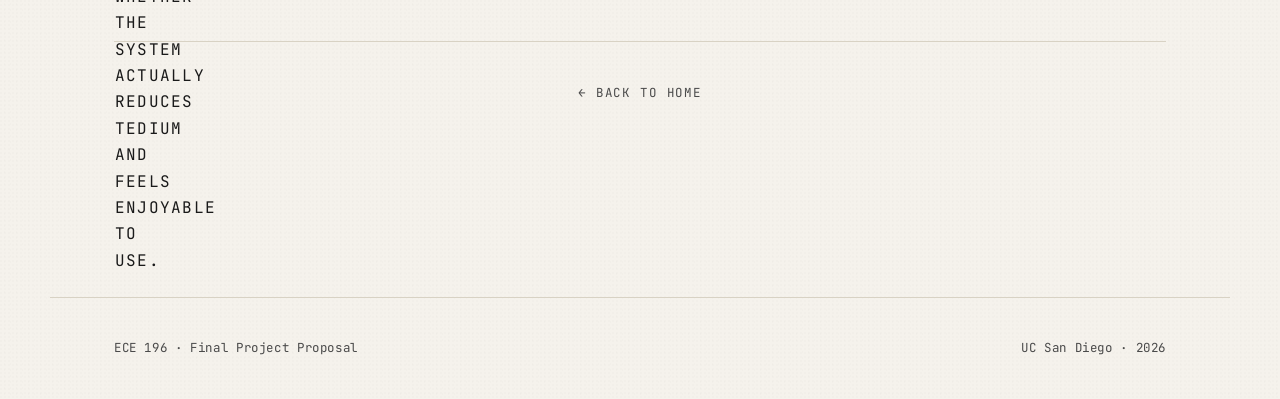
==== commit e9819eda: "updating prototype" ====
--- a/milestones.html
+++ b/milestones.html
@@ -20,8 +20,8 @@
         <li><a href="problem.html">Problem</a></li>
         <li><a href="solution.html">Solution</a></li>
         <li><a href="milestones.html" class="current">Milestones</a></li>
-        <li><a href="prototype.html" class="current">Prototype</a></li>
         <li><a href="pcb.html">PCB</a></li>
+         <li><a href="prototype.html" >Prototype</a></li>
         <li><a href="video_poster.html">Video / Poster</a></li>
       </ul>
     </nav>
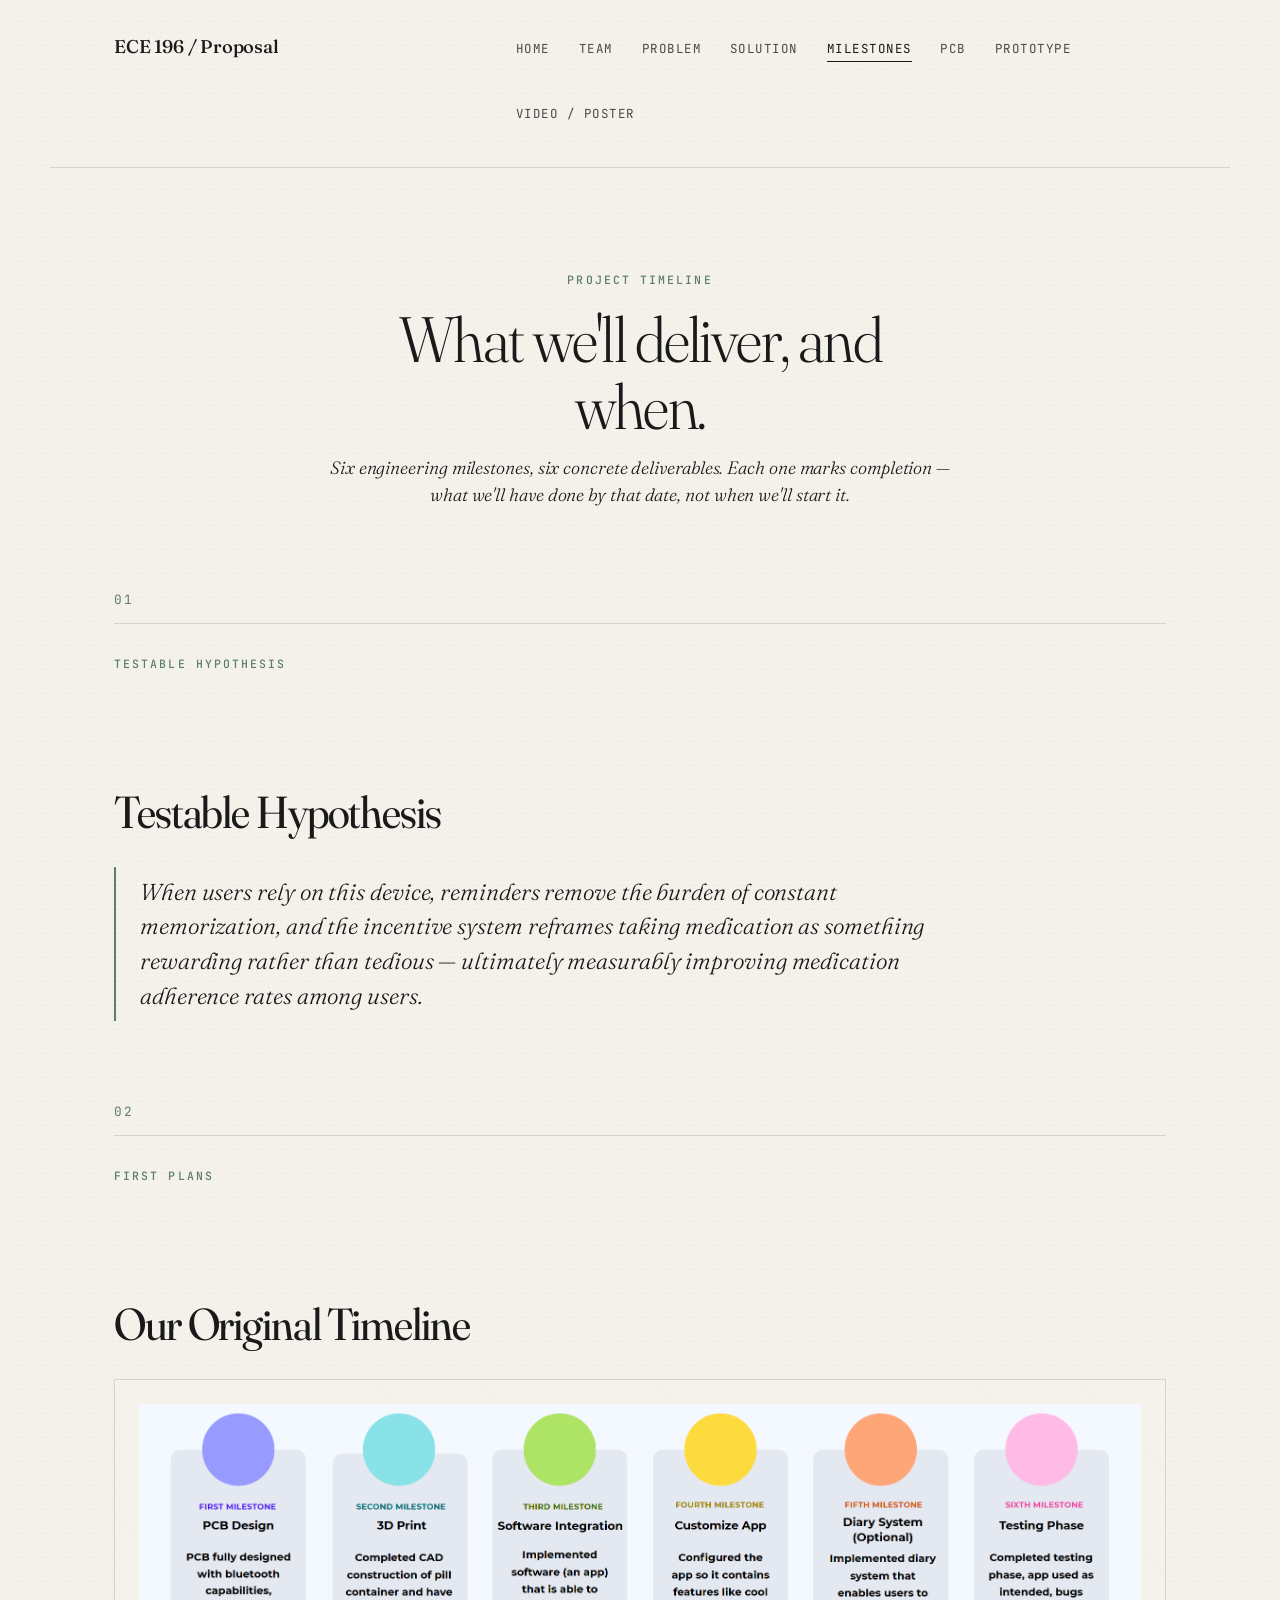
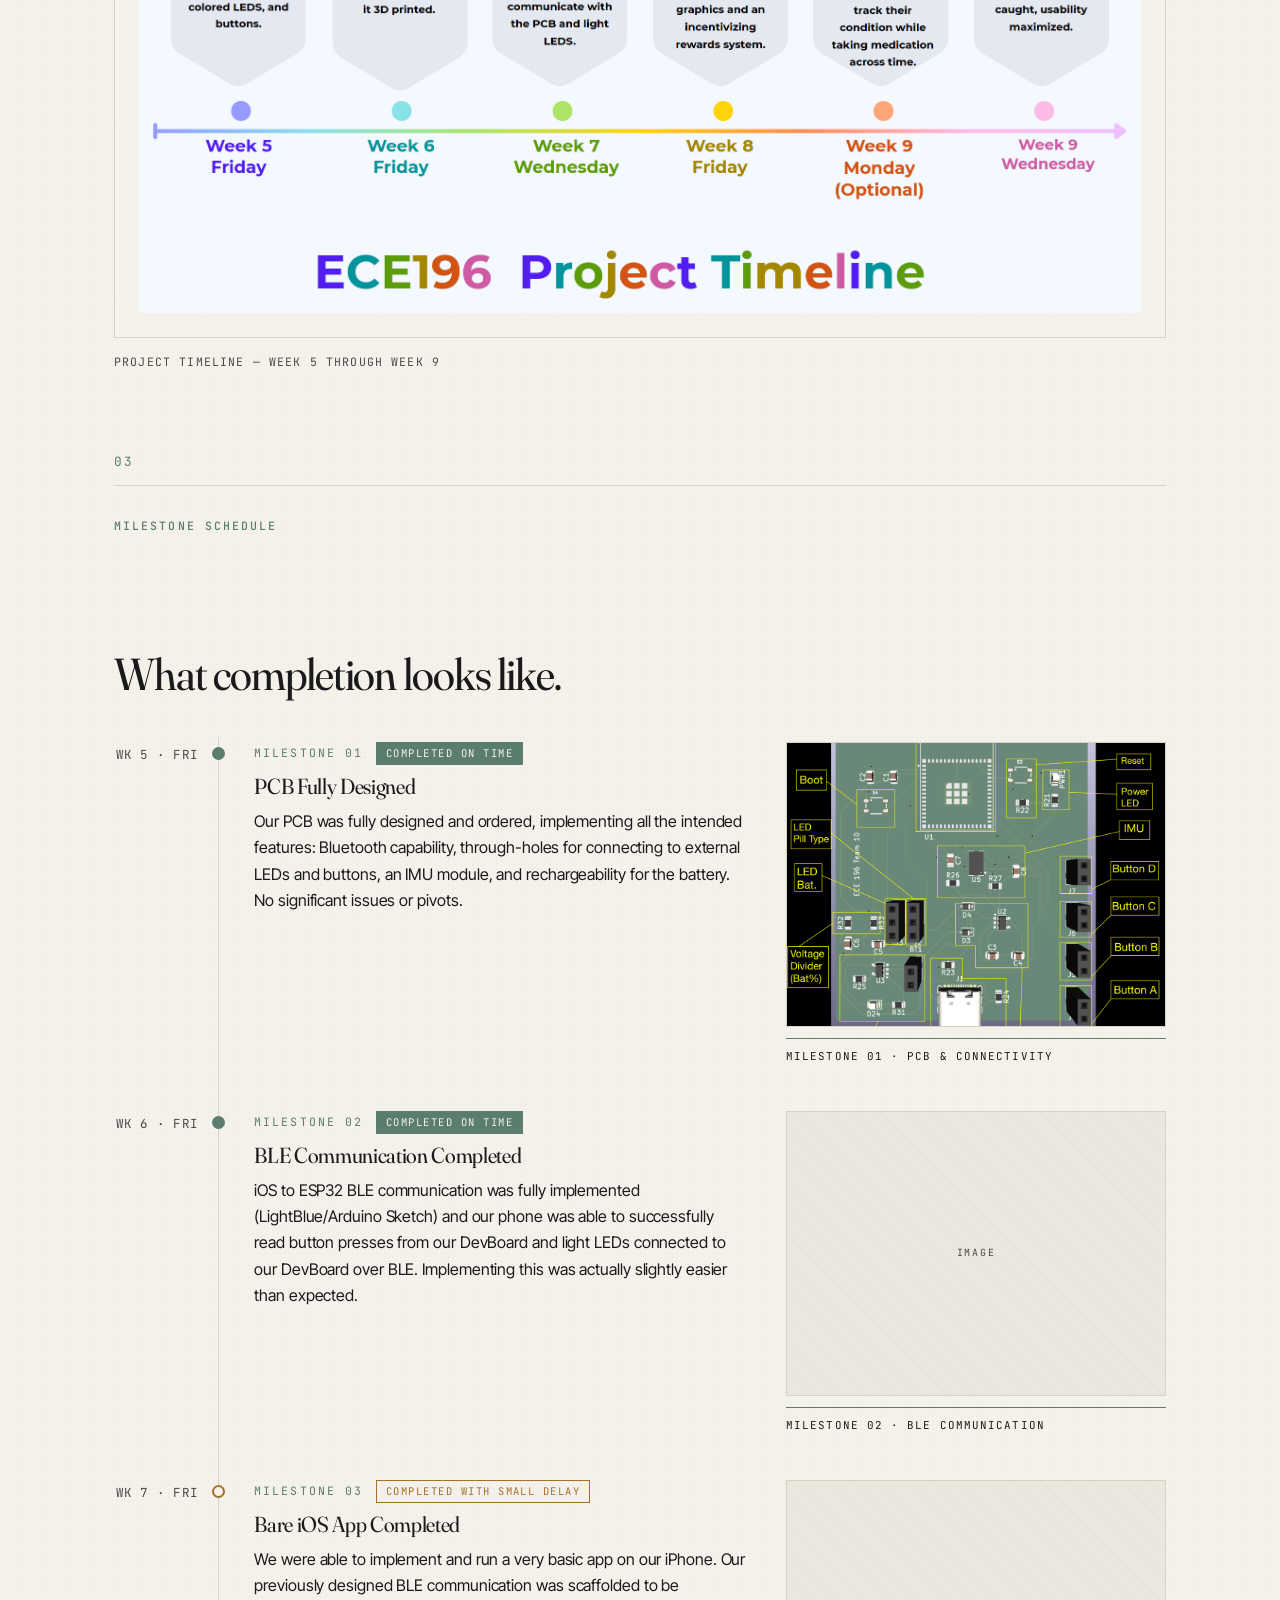
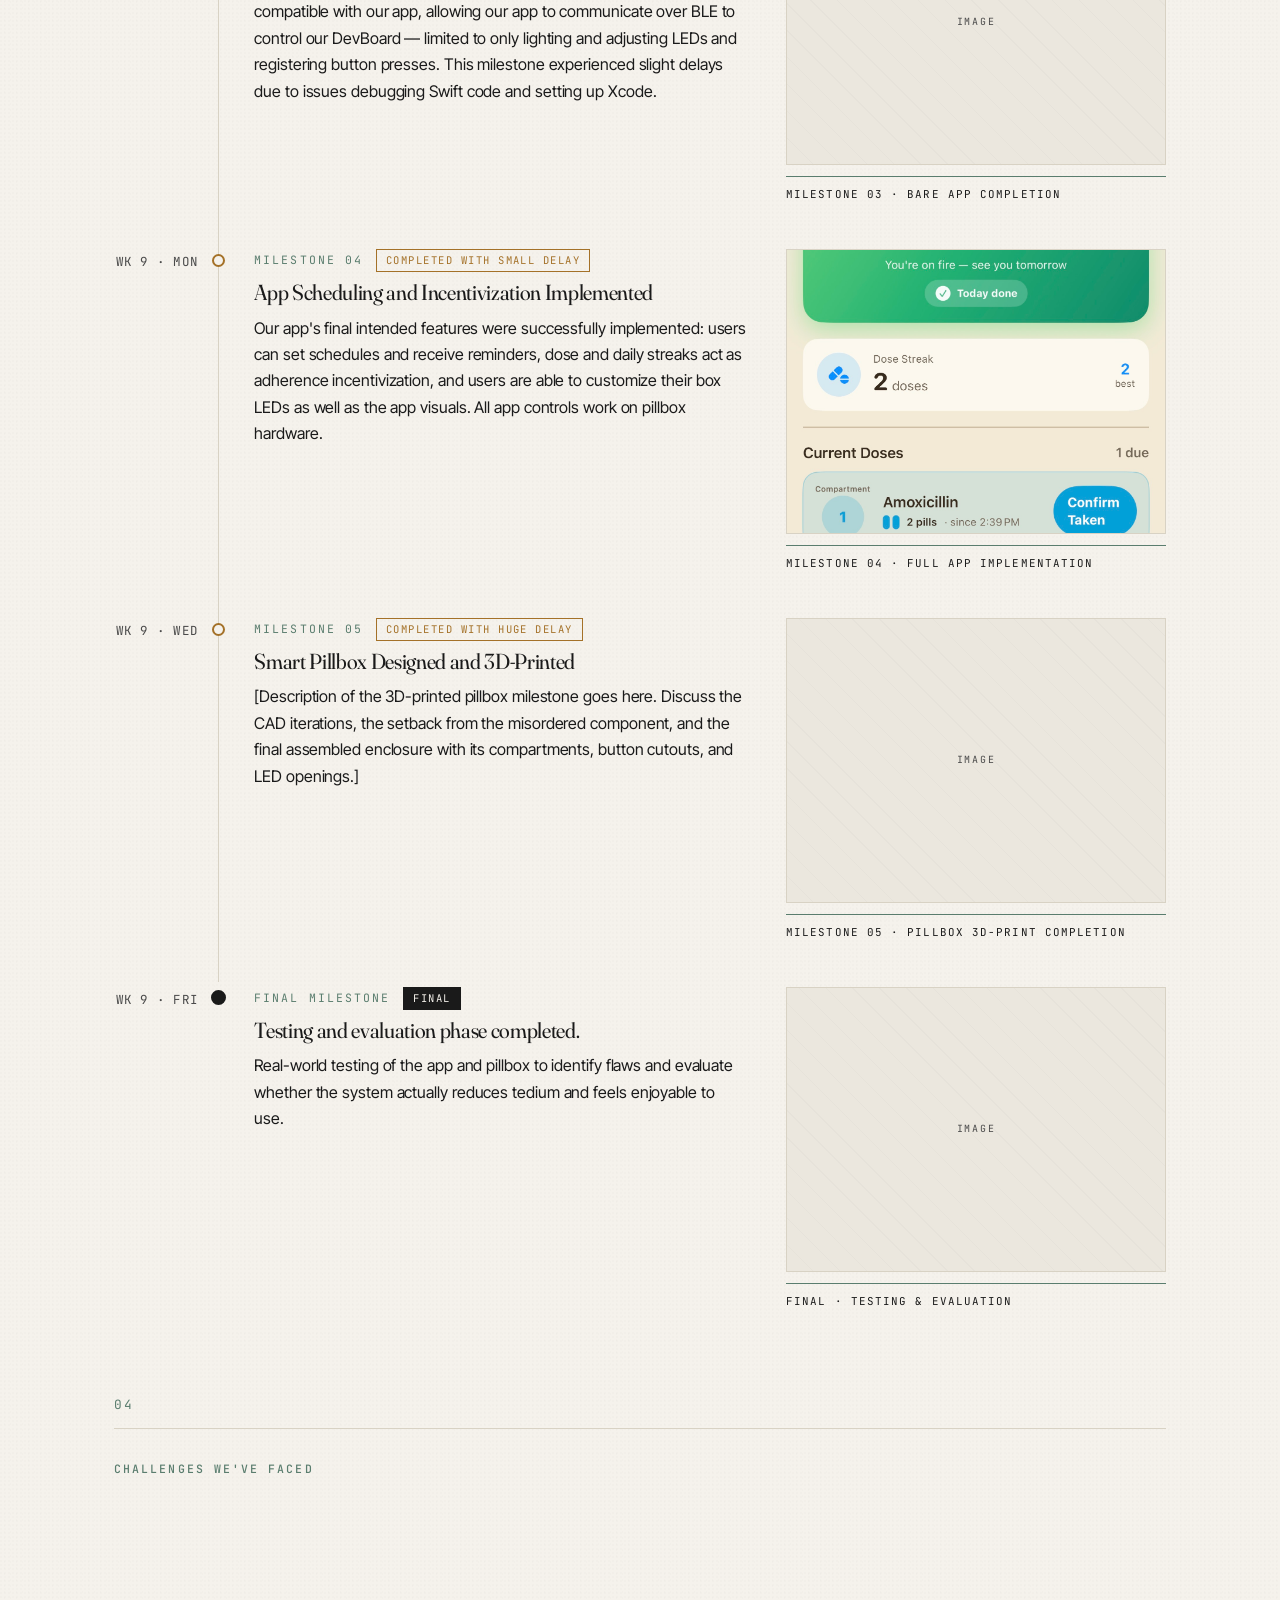
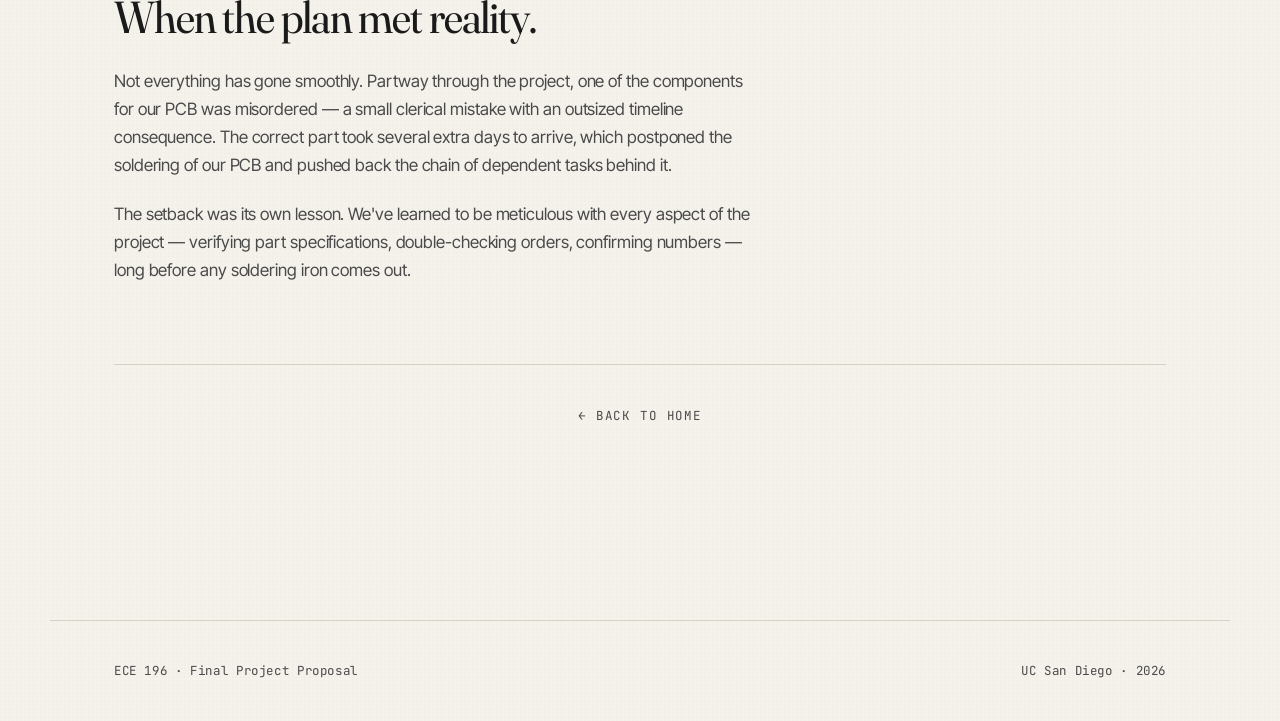
==== commit 8094adb2: "updating prototype" ====
--- a/milestones.html
+++ b/milestones.html
@@ -4,13 +4,13 @@
   <meta charset="UTF-8" />
   <meta name="viewport" content="width=device-width, initial-scale=1.0" />
   <title>Milestones — ECE 196 Final Project Proposal</title>
- 
+
   <link rel="icon" type="image/jpg" href="favicon.jpg" />
   <link rel="stylesheet" href="styles.css" />
   <link rel="stylesheet" href="milestones.css" />
 </head>
 <body>
- 
+
   <header>
     <a href="index.html">ECE 196 / Proposal</a>
     <nav>
@@ -21,14 +21,14 @@
         <li><a href="solution.html">Solution</a></li>
         <li><a href="milestones.html" class="current">Milestones</a></li>
         <li><a href="pcb.html">PCB</a></li>
-         <li><a href="prototype.html" >Prototype</a></li>
+        <li><a href="prototype.html">Prototype</a></li>
         <li><a href="video_poster.html">Video / Poster</a></li>
       </ul>
     </nav>
   </header>
- 
+
   <main>
- 
+
     <!-- ============ PAGE INTRO ============ -->
     <section class="page-intro">
       <span class="eyebrow">Project timeline</span>
@@ -37,22 +37,21 @@
         Six engineering milestones, six concrete deliverables. Each one marks completion &mdash; what we'll have done by that date, not when we'll start it.
       </p>
     </section>
- 
+
     <!-- ============ 01 — HYPOTHESIS ============ -->
     <section data-num="01">
       <span class="label">Testable hypothesis</span>
       <h2>Testable Hypothesis</h2>
       <blockquote class="hypothesis">
-        When users rely on this device, reminders remove the burden of constant memorization, and the incentive system reframes taking medication as something rewarding rather than tedious &mdash;
-         ultimately measurably improving medication adherence rates among users.
+        When users rely on this device, reminders remove the burden of constant memorization, and the incentive system reframes taking medication as something rewarding rather than tedious &mdash; ultimately measurably improving medication adherence rates among users.
       </blockquote>
     </section>
- 
+
     <!-- ============ 02 — TIMELINE FIGURE ============ -->
     <section data-num="02">
       <span class="label">First Plans</span>
       <h2>Our Original Timeline</h2>
- 
+
       <figure class="timeline-figure">
         <div class="frame">
           <img src="images/timeline.png" alt="Full project timeline figure" onerror="this.style.display='none'" />
@@ -60,12 +59,12 @@
         <figcaption>Project timeline &mdash; week 5 through week 9</figcaption>
       </figure>
     </section>
- 
+
     <!-- ============ 03 — MILESTONES ============ -->
     <section data-num="03">
       <span class="label">Milestone schedule</span>
       <h2>What completion looks like.</h2>
- 
+
       <ol class="milestones">
         <li class="milestone milestone--done">
           <div class="milestone-date">Wk 5 · Fri</div>
@@ -76,19 +75,17 @@
                 <span class="milestone-status milestone-status--done">Completed on Time</span>
               </div>
               <h3>PCB Fully Designed</h3>
-              <p>Our PCB was fully designed and ordered, implemeneting all the intended features: Bluetooth capability, through-holees for connecting to external LEDs and buttons,
-                 an IMU module, and rechargeability for the battery. No significant issues or pivots.
-                 </p>
+              <p>Our PCB was fully designed and ordered, implementing all the intended features: Bluetooth capability, through-holes for connecting to external LEDs and buttons, an IMU module, and rechargeability for the battery. No significant issues or pivots.</p>
             </div>
             <figure class="milestone-figure">
               <div class="frame">
                 <img src="images/pcb_3D.jpeg" alt="Milestone 01 deliverable — completed PCB" onerror="this.style.display='none'" />
               </div>
-              <figcaption>Milestone 01 · PCB &amp; connectivity</figcaption>
-            </figure>
-          </div>
-        </li>
- 
+              <figcaption>Milestone 01 &middot; PCB &amp; connectivity</figcaption>
+            </figure>
+          </div>
+        </li>
+
         <li class="milestone milestone--done">
           <div class="milestone-date">Wk 6 · Fri</div>
           <div class="milestone-body">
@@ -98,19 +95,17 @@
                 <span class="milestone-status milestone-status--done">Completed on Time</span>
               </div>
               <h3>BLE Communication Completed</h3>
-              <p> iOS to ESP32 BLE communication was fully implemented (LightBlue/Arduino Sketch) and our Phone was able to successfully read button
-                 presses from our DevBoard and light LEDs connected to our DevBoard over BLE.
-                Implementing this was actually slightly easier than expected. </p>
-            </div>
-            <figure class="milestone-figure">
-              <div class="frame">
-                <img src="images/milestone-02.png" alt="Milestone 02 deliverable — 3D-printed enclosure" onerror="this.style.display='none'" />
-              </div>
-              <figcaption>Milestone 02 · Software Integration</figcaption>
-            </figure>
-          </div>
-        </li>
- 
+              <p>iOS to ESP32 BLE communication was fully implemented (LightBlue/Arduino Sketch) and our phone was able to successfully read button presses from our DevBoard and light LEDs connected to our DevBoard over BLE. Implementing this was actually slightly easier than expected.</p>
+            </div>
+            <figure class="milestone-figure">
+              <div class="frame">
+                <img src="images/milestone-02.png" alt="Milestone 02 deliverable — BLE communication" onerror="this.style.display='none'" />
+              </div>
+              <figcaption>Milestone 02 &middot; BLE communication</figcaption>
+            </figure>
+          </div>
+        </li>
+
         <li class="milestone milestone--updated">
           <div class="milestone-date">Wk 7 · Fri</div>
           <div class="milestone-body">
@@ -120,22 +115,17 @@
                 <span class="milestone-status milestone-status--updated">Completed with Small Delay</span>
               </div>
               <h3>Bare iOS App Completed</h3>
-              <p>We were able to implement and run a very basic app on our iPhone. Our previously designed BLE communication was
-                scaffolded to be compatible with our app, allowing our app to be
-                able to communicate over BLE to control our DevBoard,
-                limited to only lighting and adjusting LEDs and registering buttons presses. 
-                This milestone experciened slight delays due to issues debugging Swift code and setting up Xcode.
-                 </p>
-            </div>
-            <figure class="milestone-figure">
-              <div class="frame">
-                <img src="images/milestone-03.png" alt="Milestone 03 deliverable — app and PCB communication" onerror="this.style.display='none'" />
-              </div>
-              <figcaption>Milestone 03 · Bare App Completion</figcaption>
-            </figure>
-          </div>
-        </li>
- 
+              <p>We were able to implement and run a very basic app on our iPhone. Our previously designed BLE communication was scaffolded to be compatible with our app, allowing our app to communicate over BLE to control our DevBoard &mdash; limited to only lighting and adjusting LEDs and registering button presses. This milestone experienced slight delays due to issues debugging Swift code and setting up Xcode.</p>
+            </div>
+            <figure class="milestone-figure">
+              <div class="frame">
+                <img src="images/milestone-03.png" alt="Milestone 03 deliverable — bare iOS app" onerror="this.style.display='none'" />
+              </div>
+              <figcaption>Milestone 03 &middot; Bare app completion</figcaption>
+            </figure>
+          </div>
+        </li>
+
         <li class="milestone milestone--updated">
           <div class="milestone-date">Wk 9 · Mon</div>
           <div class="milestone-body">
@@ -144,25 +134,18 @@
                 <span class="milestone-num">Milestone 04</span>
                 <span class="milestone-status milestone-status--updated">Completed with Small Delay</span>
               </div>
-              <h3> App Incetivization System and User-Customization Implemented (App Completed)</h3>
-              <p>
-                  Our app's final intended features were successfully implemented: dose and daily streaks 
-                  act as incentivization, users are able to customize their box LEDs as well as the app visuals, 
-                  All app controls were verified on our soldered PCB.
-     </p>
-            </div>
-            <figure class="milestone-figure">
-              <div class="frame">
-                <img src="images/full_app.jpg" alt="Milestone 03 deliverable — app and PCB communication" onerror="this.style.display='none'" />
-              </div>
-              <figcaption>Milestone 03 · Bare App Completion</figcaption>
-            </figure>
-          </div>
-        </li>
-
-
-
-        
+              <h3>App Scheduling and Incentivization Implemented</h3>
+              <p>Our app's final intended features were successfully implemented: users can set schedules and receive reminders, dose and daily streaks act as adherence incentivization, and users are able to customize their box LEDs as well as the app visuals. All app controls work on pillbox hardware.</p>
+            </div>
+            <figure class="milestone-figure">
+              <div class="frame">
+                <img src="images/full_app.jpg" alt="Milestone 04 deliverable — fully implemented app" onerror="this.style.display='none'" />
+              </div>
+              <figcaption>Milestone 04 &middot; Full app implementation</figcaption>
+            </figure>
+          </div>
+        </li>
+
         <li class="milestone milestone--updated">
           <div class="milestone-date">Wk 9 · Wed</div>
           <div class="milestone-body">
@@ -171,23 +154,20 @@
                 <span class="milestone-num">Milestone 05</span>
                 <span class="milestone-status milestone-status--updated">Completed with HUGE Delay</span>
               </div>
-              <h3> Smart Pillbox Designed and 3D-Printed</h3>
-              <p>
-                  Creating a 
-
-              </p>
-            </div>
-            <figure class="milestone-figure">
-              <div class="frame">
-                <img src="images/milestones6.jpg" alt="Milestone 05 deliverable — Completed App" onerror="this.style.display='none'" />
-              </div>
-              <figcaption>Milestone 06 · Pillbox 3D-print Completion</figcaption>
-            </figure>
-          </div>
-        </li>
- 
+              <h3>Smart Pillbox Designed and 3D-Printed</h3>
+              <p>[Description of the 3D-printed pillbox milestone goes here. Discuss the CAD iterations, the setback from the misordered component, and the final assembled enclosure with its compartments, button cutouts, and LED openings.]</p>
+            </div>
+            <figure class="milestone-figure">
+              <div class="frame">
+                <img src="images/milestones6.jpg" alt="Milestone 05 deliverable — 3D-printed pillbox" onerror="this.style.display='none'" />
+              </div>
+              <figcaption>Milestone 05 &middot; Pillbox 3D-print completion</figcaption>
+            </figure>
+          </div>
+        </li>
+
         <li class="milestone milestone--final">
-          <div class="milestone-date">Wk 9 · Fri/div>
+          <div class="milestone-date">Wk 9 · Fri</div>
           <div class="milestone-body">
             <div class="milestone-text">
               <div class="milestone-head">
@@ -201,38 +181,38 @@
               <div class="frame">
                 <img src="images/milestone-final.png" alt="Final milestone deliverable — testing and evaluation" onerror="this.style.display='none'" />
               </div>
-              <figcaption>Final · Testing &amp; evaluation</figcaption>
+              <figcaption>Final &middot; Testing &amp; evaluation</figcaption>
             </figure>
           </div>
         </li>
       </ol>
     </section>
- 
+
     <!-- ============ 04 — CHALLENGES ============ -->
     <section data-num="04">
       <span class="label">Challenges we've faced</span>
       <h2>When the plan met reality.</h2>
- 
+
       <p>
         Not everything has gone smoothly. Partway through the project, one of the components for our PCB was misordered &mdash; a small clerical mistake with an outsized timeline consequence. The correct part took several extra days to arrive, which postponed the soldering of our PCB and pushed back the chain of dependent tasks behind it.
       </p>
- 
+
       <p>
         The setback was its own lesson. We've learned to be meticulous with every aspect of the project &mdash; verifying part specifications, double-checking orders, confirming numbers &mdash; long before any soldering iron comes out.
       </p>
     </section>
- 
+
     <!-- ============ BACK LINK ============ -->
     <div class="page-end">
       <a href="index.html" class="back-link">&larr; Back to home</a>
     </div>
- 
+
   </main>
- 
+
   <footer>
     <span>ECE 196 · Final Project Proposal</span>
     <span>UC San Diego · 2026</span>
   </footer>
- 
+
 </body>
 </html>
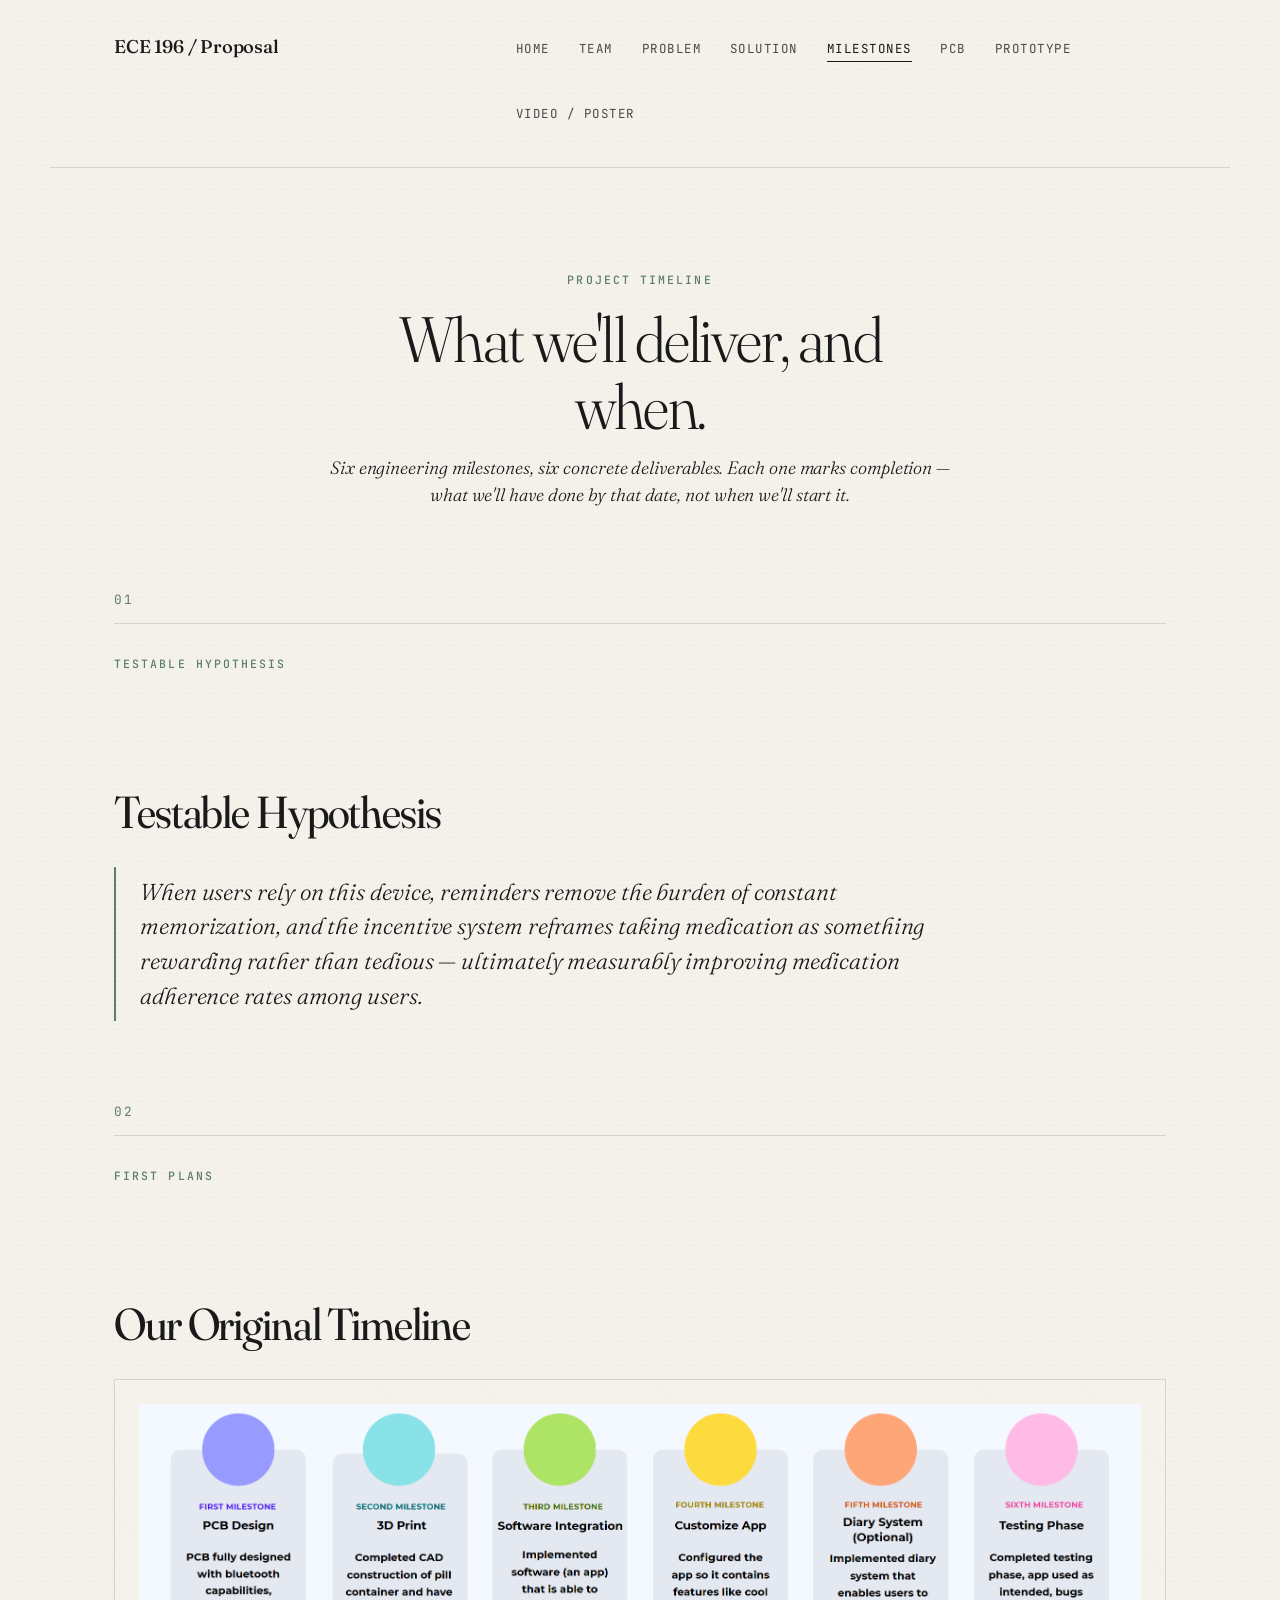
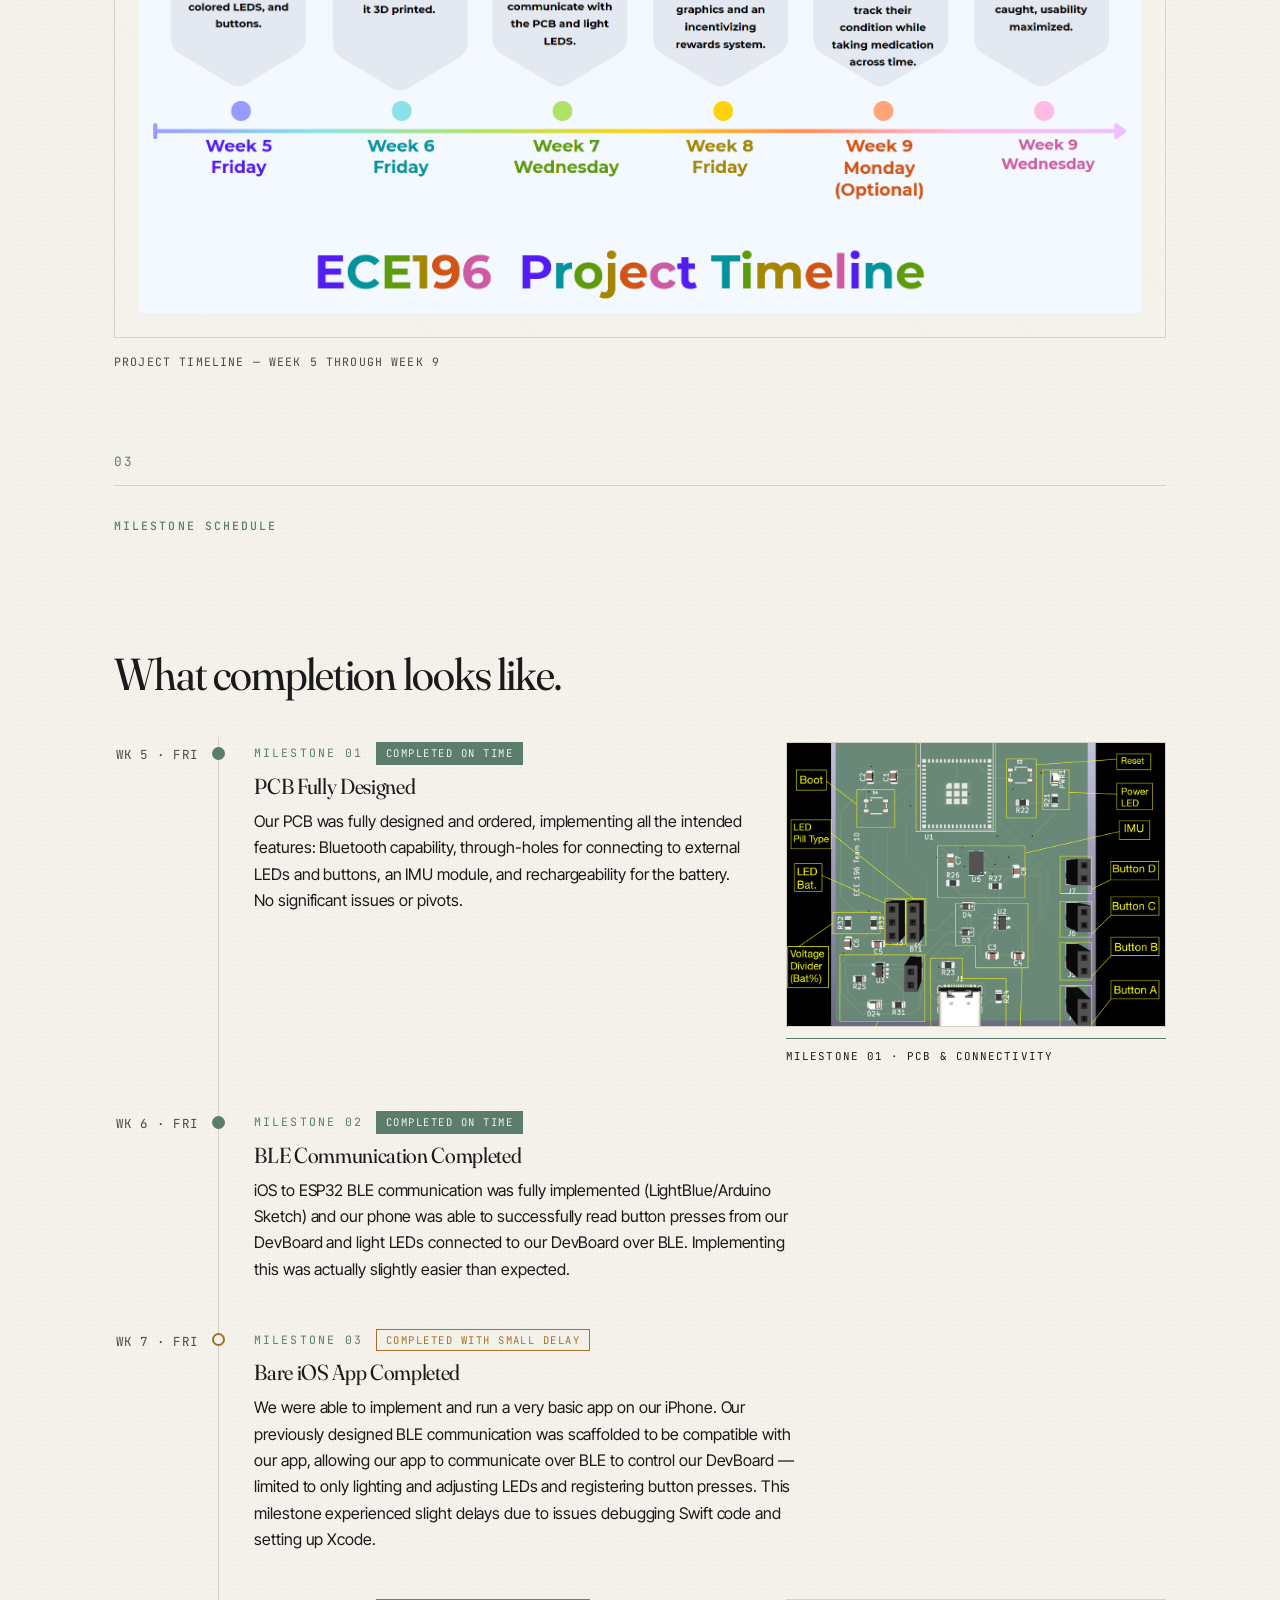
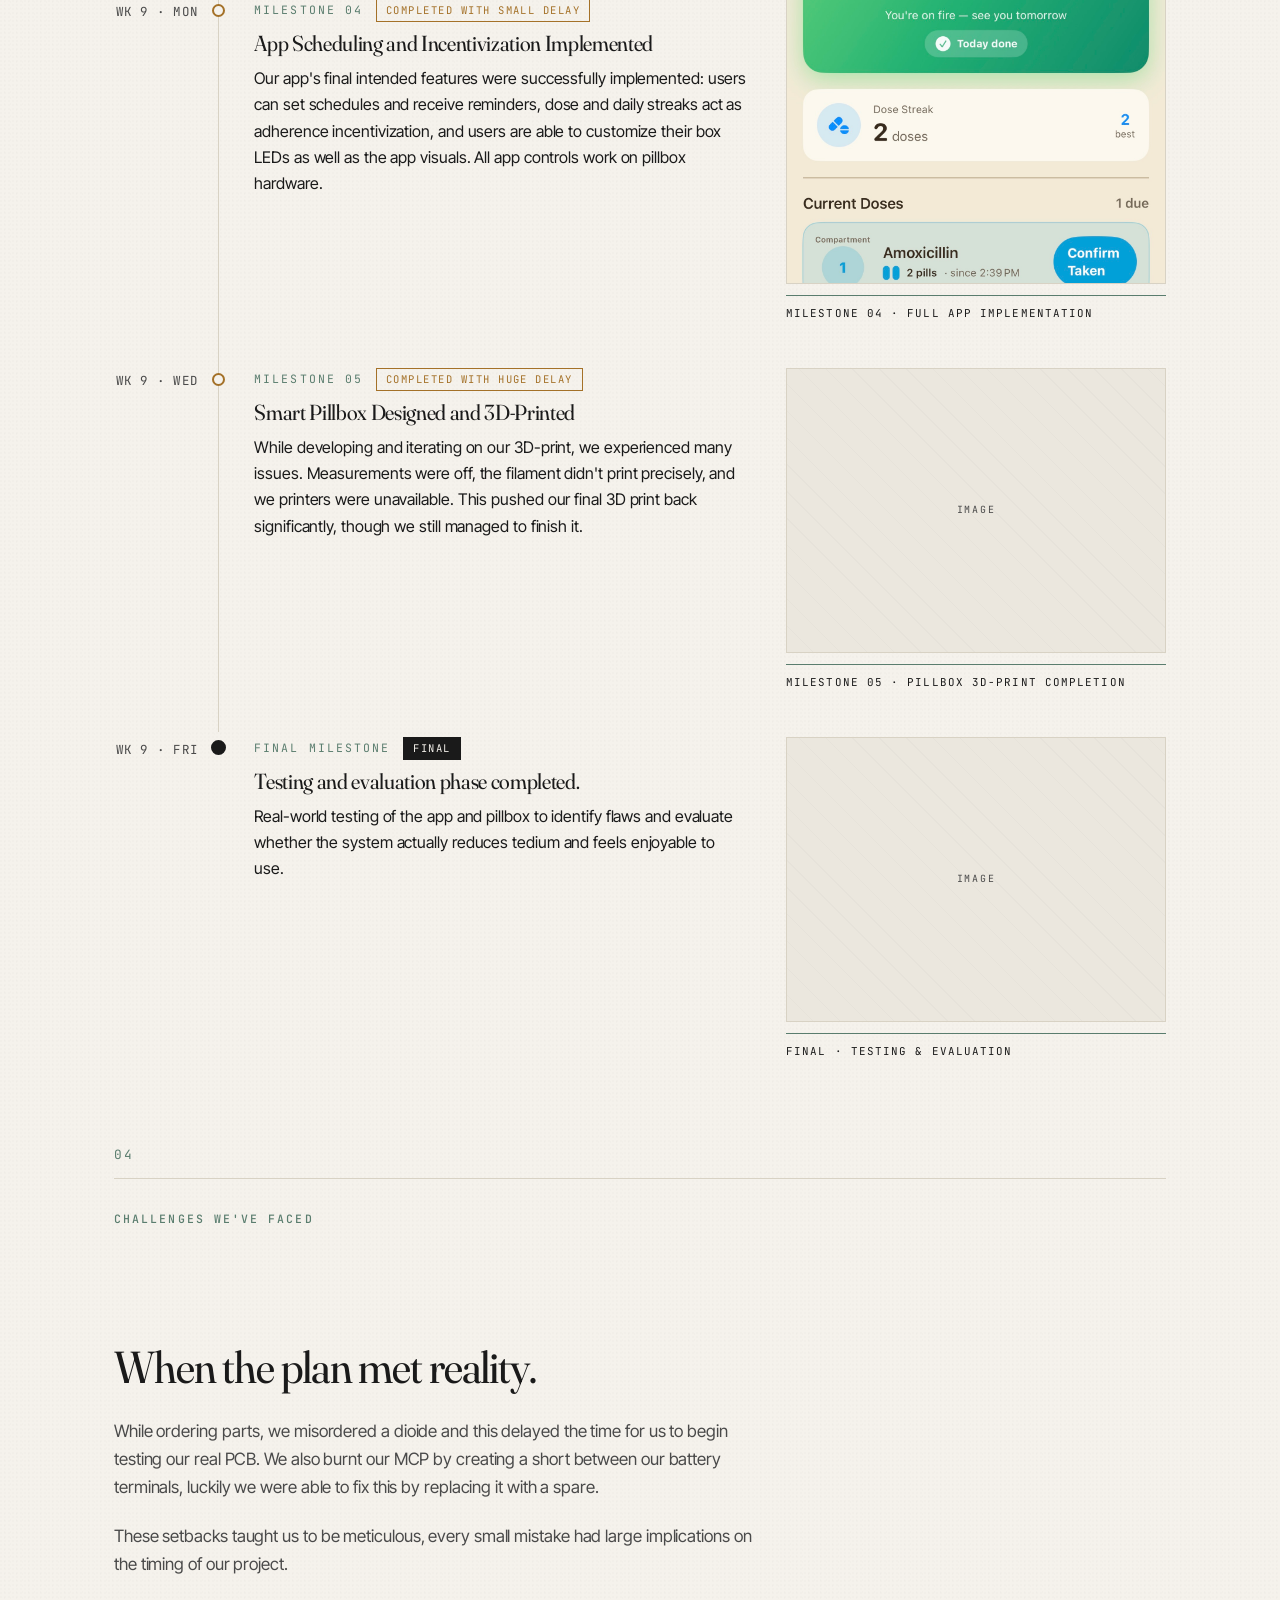
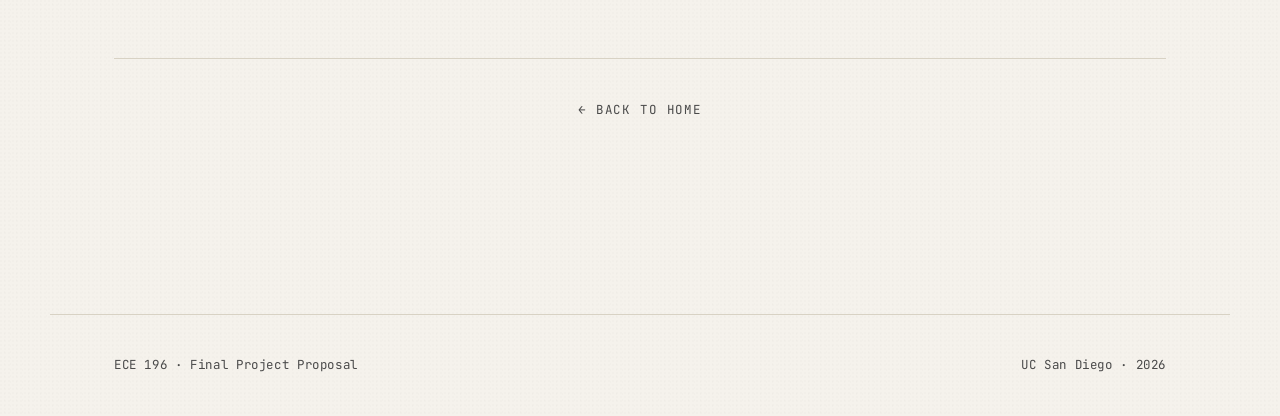
==== commit f30cea26: "updating prototype" ====
--- a/milestones.html
+++ b/milestones.html
@@ -97,13 +97,8 @@
               <h3>BLE Communication Completed</h3>
               <p>iOS to ESP32 BLE communication was fully implemented (LightBlue/Arduino Sketch) and our phone was able to successfully read button presses from our DevBoard and light LEDs connected to our DevBoard over BLE. Implementing this was actually slightly easier than expected.</p>
             </div>
-            <figure class="milestone-figure">
-              <div class="frame">
-                <img src="images/milestone-02.png" alt="Milestone 02 deliverable — BLE communication" onerror="this.style.display='none'" />
-              </div>
-              <figcaption>Milestone 02 &middot; BLE communication</figcaption>
-            </figure>
-          </div>
+           
+          
         </li>
 
         <li class="milestone milestone--updated">
@@ -117,12 +112,6 @@
               <h3>Bare iOS App Completed</h3>
               <p>We were able to implement and run a very basic app on our iPhone. Our previously designed BLE communication was scaffolded to be compatible with our app, allowing our app to communicate over BLE to control our DevBoard &mdash; limited to only lighting and adjusting LEDs and registering button presses. This milestone experienced slight delays due to issues debugging Swift code and setting up Xcode.</p>
             </div>
-            <figure class="milestone-figure">
-              <div class="frame">
-                <img src="images/milestone-03.png" alt="Milestone 03 deliverable — bare iOS app" onerror="this.style.display='none'" />
-              </div>
-              <figcaption>Milestone 03 &middot; Bare app completion</figcaption>
-            </figure>
           </div>
         </li>
 
@@ -155,7 +144,9 @@
                 <span class="milestone-status milestone-status--updated">Completed with HUGE Delay</span>
               </div>
               <h3>Smart Pillbox Designed and 3D-Printed</h3>
-              <p>[Description of the 3D-printed pillbox milestone goes here. Discuss the CAD iterations, the setback from the misordered component, and the final assembled enclosure with its compartments, button cutouts, and LED openings.]</p>
+              <p>While developing and iterating on our 3D-print, we experienced many issues. 
+            Measurements were off, the filament didn't print precisely, and we printers were unavailable.
+          This pushed our final 3D print back significantly, though we still managed to finish it. </p>
             </div>
             <figure class="milestone-figure">
               <div class="frame">
@@ -194,11 +185,15 @@
       <h2>When the plan met reality.</h2>
 
       <p>
-        Not everything has gone smoothly. Partway through the project, one of the components for our PCB was misordered &mdash; a small clerical mistake with an outsized timeline consequence. The correct part took several extra days to arrive, which postponed the soldering of our PCB and pushed back the chain of dependent tasks behind it.
+       While ordering parts, we misordered a dioide and this delayed the time for us to begin testing our real PCB. 
+
+        We also burnt our MCP by creating a short between our battery terminals, 
+        luckily we were able to fix this by replacing it with a spare.
+        
       </p>
 
       <p>
-        The setback was its own lesson. We've learned to be meticulous with every aspect of the project &mdash; verifying part specifications, double-checking orders, confirming numbers &mdash; long before any soldering iron comes out.
+        These setbacks taught us to be meticulous, every small mistake had large implications on the timing of our project.
       </p>
     </section>
 
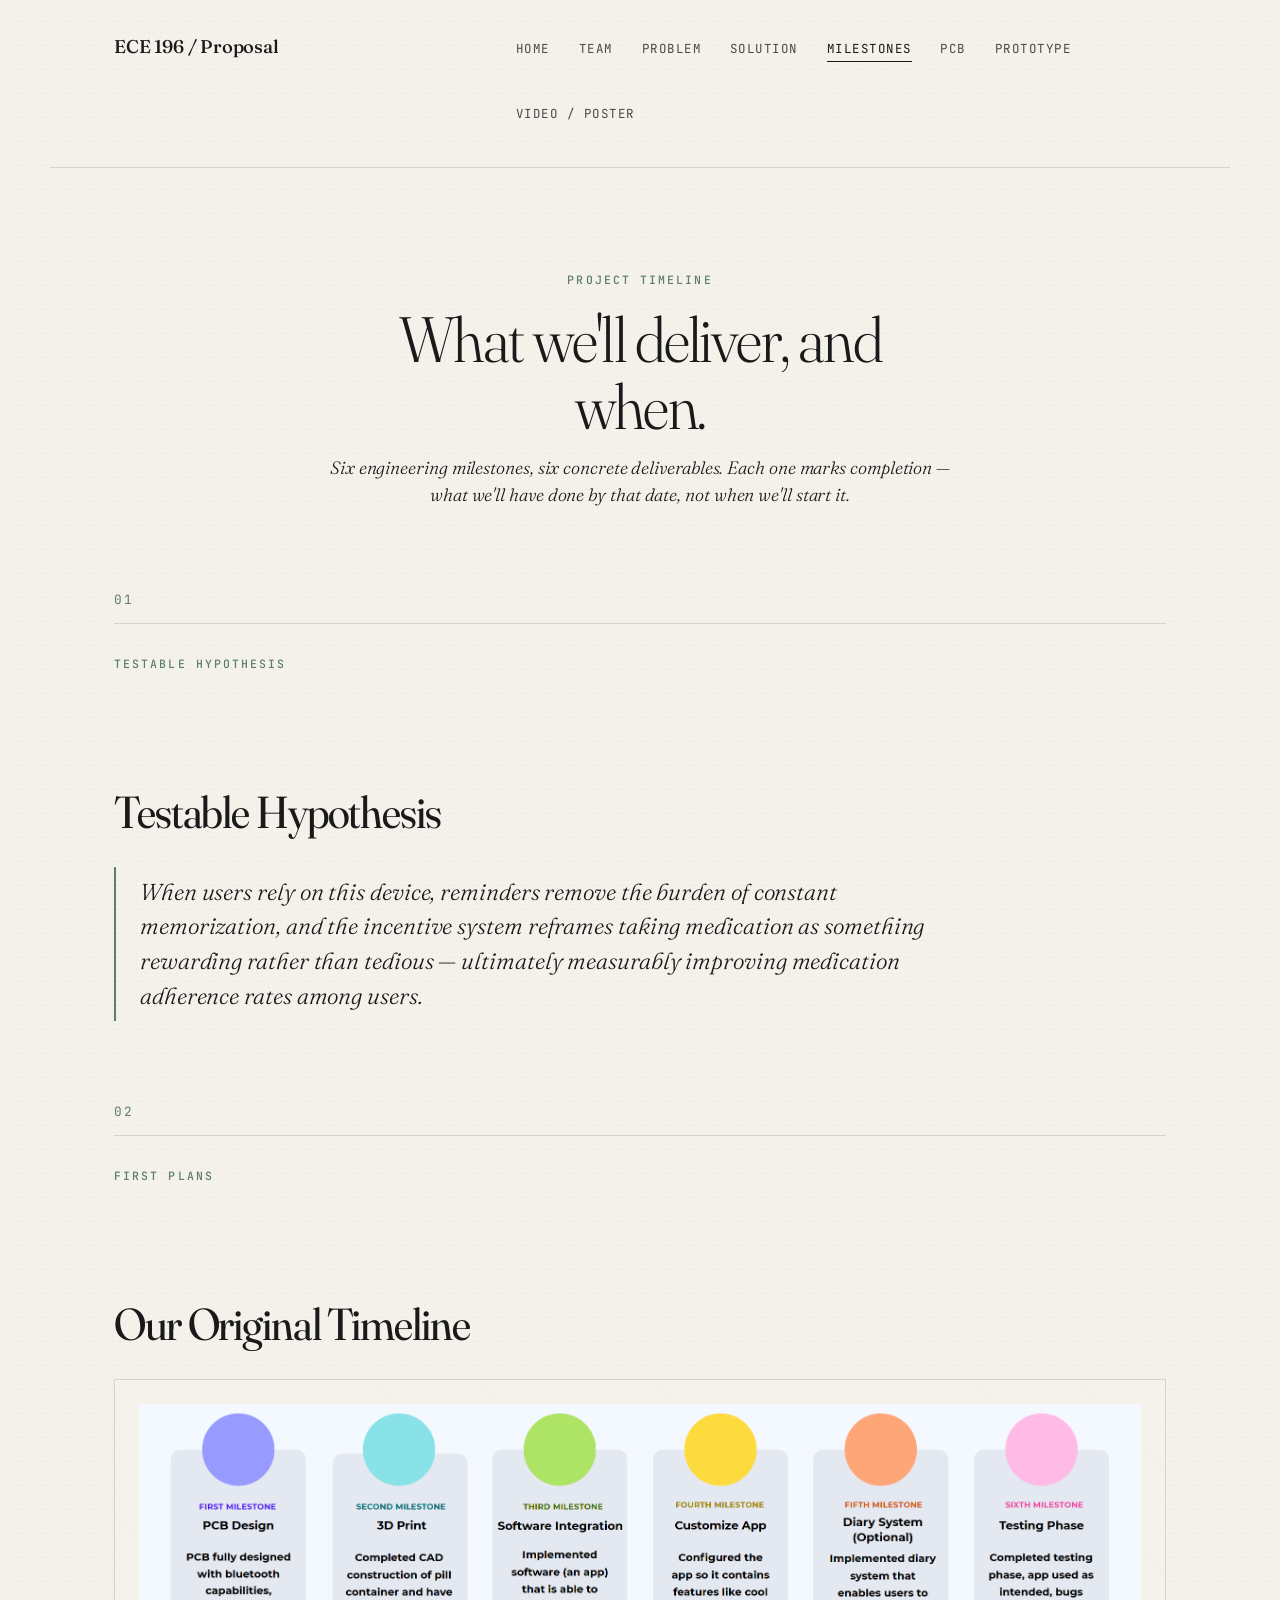
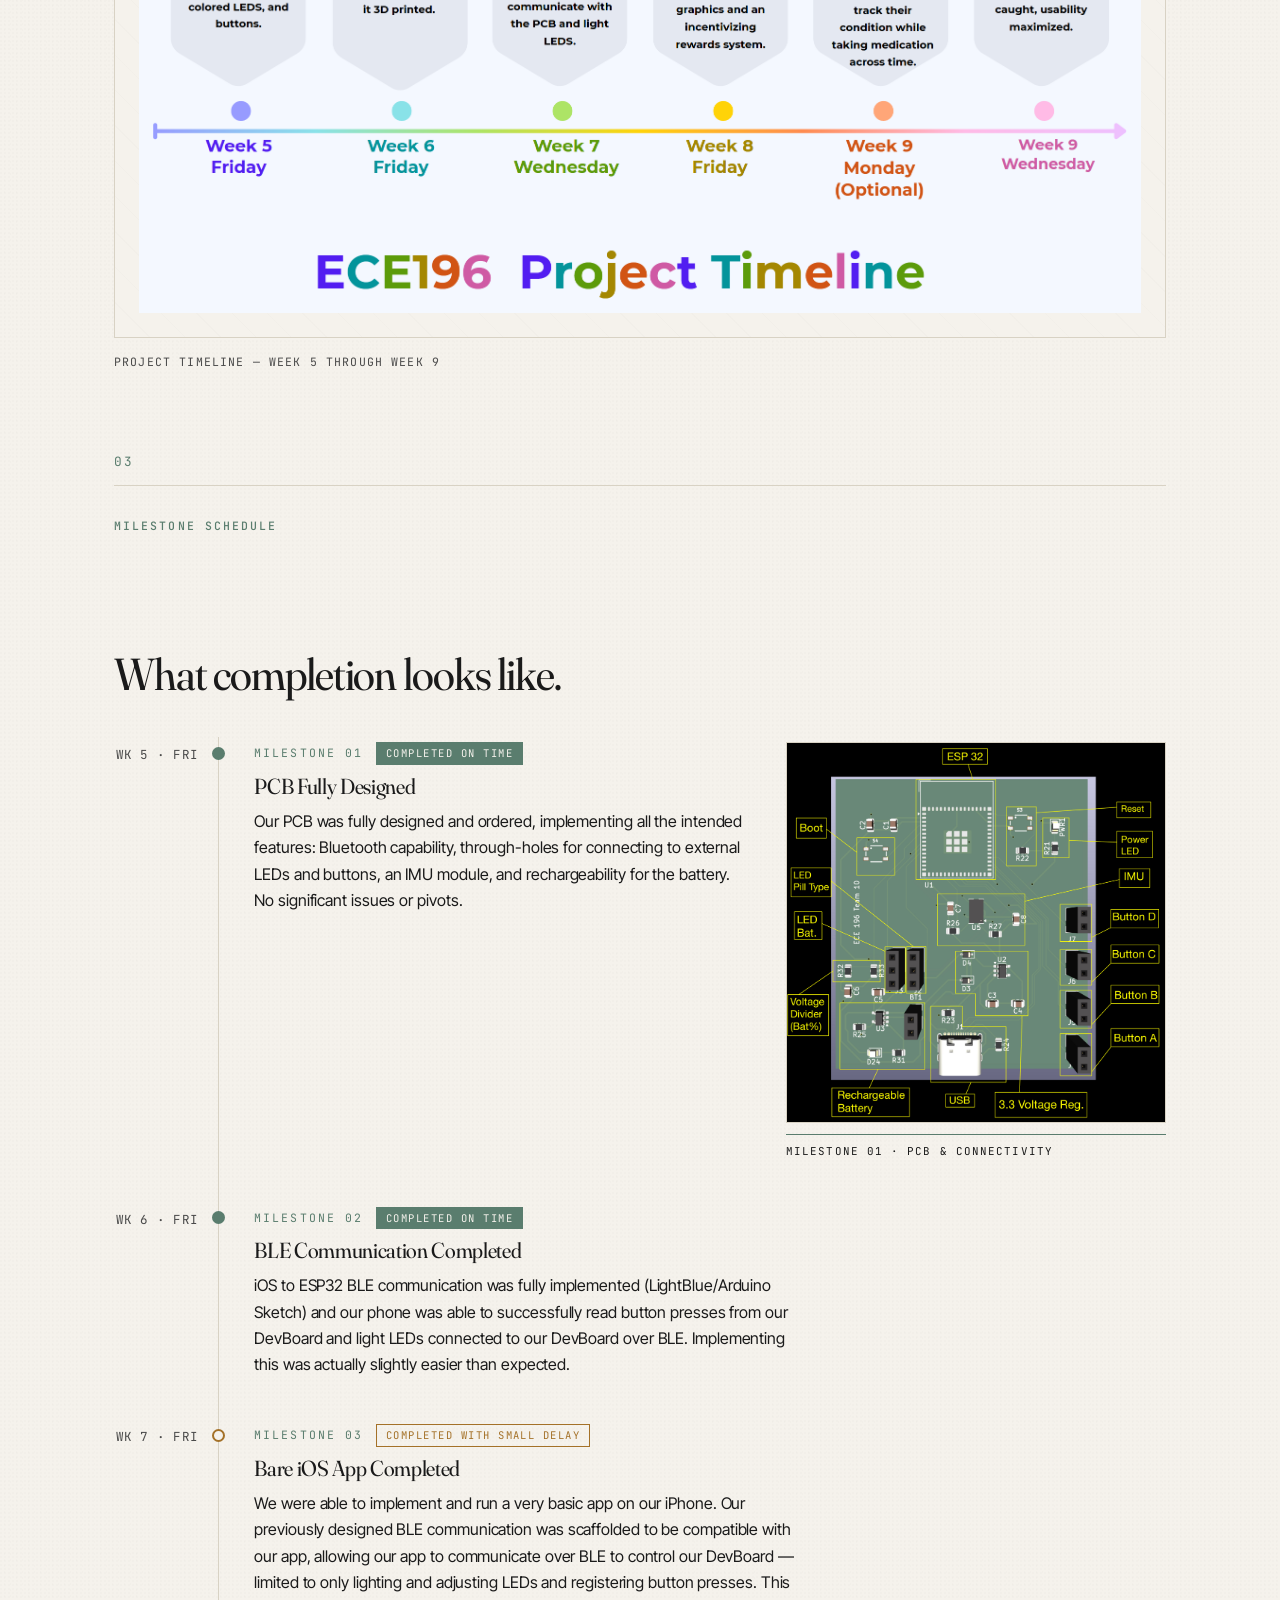
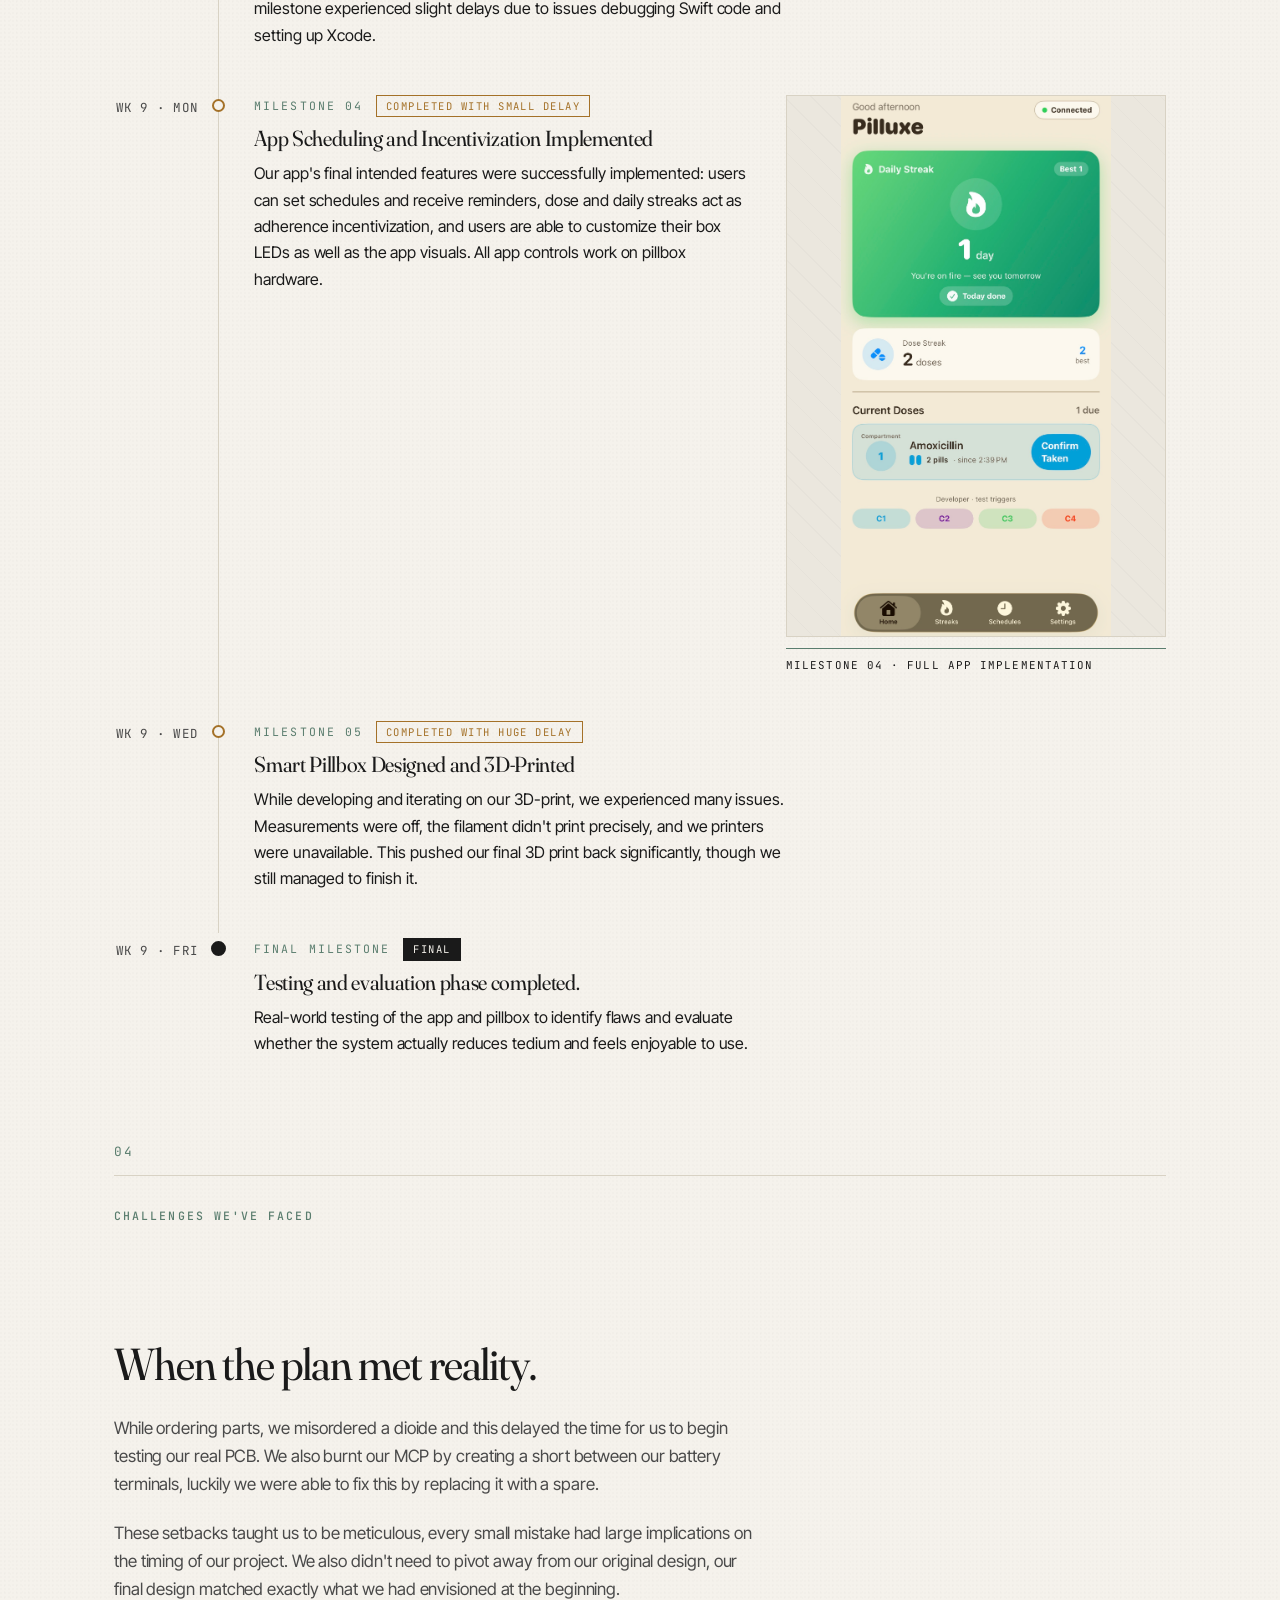
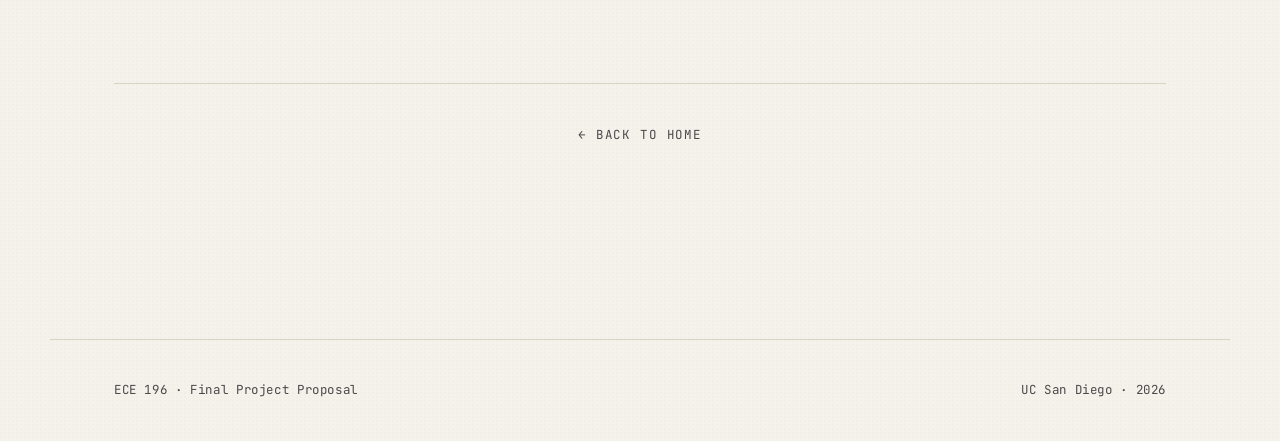
==== commit dd0b3e5c: "updating prototype" ====
--- a/milestones.html
+++ b/milestones.html
@@ -148,12 +148,7 @@
             Measurements were off, the filament didn't print precisely, and we printers were unavailable.
           This pushed our final 3D print back significantly, though we still managed to finish it. </p>
             </div>
-            <figure class="milestone-figure">
-              <div class="frame">
-                <img src="images/milestones6.jpg" alt="Milestone 05 deliverable — 3D-printed pillbox" onerror="this.style.display='none'" />
-              </div>
-              <figcaption>Milestone 05 &middot; Pillbox 3D-print completion</figcaption>
-            </figure>
+           
           </div>
         </li>
 
@@ -168,12 +163,7 @@
               <h3>Testing and evaluation phase completed.</h3>
               <p>Real-world testing of the app and pillbox to identify flaws and evaluate whether the system actually reduces tedium and feels enjoyable to use.</p>
             </div>
-            <figure class="milestone-figure">
-              <div class="frame">
-                <img src="images/milestone-final.png" alt="Final milestone deliverable — testing and evaluation" onerror="this.style.display='none'" />
-              </div>
-              <figcaption>Final &middot; Testing &amp; evaluation</figcaption>
-            </figure>
+           
           </div>
         </li>
       </ol>
@@ -194,6 +184,7 @@
 
       <p>
         These setbacks taught us to be meticulous, every small mistake had large implications on the timing of our project.
+        We also didn't need to pivot away from our original design, our final design matched exactly what we had envisioned at the beginning.
       </p>
     </section>
 
--- a/milestones.css
+++ b/milestones.css
@@ -2,10 +2,10 @@
    milestones.css — page-specific styles for milestones.html
    Loaded alongside styles.css
    ============================================================ */
- 
+
 /* ---------- 01 Testable hypothesis — pull-quote ---------- */
 /* (uses base blockquote styles from styles.css) */
- 
+
 .hypothesis {
   font-size: clamp(1.25rem, 1.8vw, 1.55rem);
   line-height: 1.5;
@@ -13,10 +13,10 @@
   max-width: 62ch;
   margin-top: 2rem;
 }
- 
+
 /* ---------- 02 Timeline figure ---------- */
 .timeline-figure { margin-top: 2rem; }
- 
+
 .timeline-figure .frame {
   position: relative;
   background: var(--bg);
@@ -27,7 +27,7 @@
   background-image:
     repeating-linear-gradient(45deg, transparent 0 24px, rgba(0,0,0,0.012) 24px 25px);
 }
- 
+
 .timeline-figure img {
   display: block;
   width: 100%;
@@ -37,7 +37,7 @@
   border: none;
   background: var(--bg);
 }
- 
+
 .timeline-figure figcaption {
   font-family: var(--font-mono);
   font-size: 0.72rem;
@@ -46,7 +46,7 @@
   color: var(--ink-soft);
   margin-top: 0.9rem;
 }
- 
+
 /* ---------- 03 Milestone list — vertical timeline ---------- */
 .milestones {
   list-style: none;
@@ -55,19 +55,19 @@
   position: relative;
   max-width: none;
 }
- 
+
 .milestone {
   position: relative;
   padding: 0.3rem 0 2.6rem 2.2rem;
   border-left: 1px solid var(--rule);
   margin: 0;
 }
- 
+
 .milestone:last-child {
   border-left-color: transparent;
   padding-bottom: 0.3rem;
 }
- 
+
 /* Date column (absolutely positioned to the left) */
 .milestone-date {
   position: absolute;
@@ -82,7 +82,7 @@
   color: var(--ink-soft);
   line-height: 1.4;
 }
- 
+
 /* The dot on the timeline */
 .milestone::before {
   content: "";
@@ -96,7 +96,7 @@
   border: 2px solid var(--accent);
   z-index: 1;
 }
- 
+
 /* Dot variations by state */
 .milestone--done::before {
   background: var(--accent);
@@ -117,7 +117,7 @@
   left: -8px;
   top: 0.5rem;
 }
- 
+
 /* Header row: milestone number + status pill */
 .milestone-head {
   display: flex;
@@ -126,7 +126,7 @@
   flex-wrap: wrap;
   margin-bottom: 0.55rem;
 }
- 
+
 .milestone-num {
   font-family: var(--font-mono);
   font-size: 0.72rem;
@@ -134,7 +134,7 @@
   text-transform: uppercase;
   color: var(--accent);
 }
- 
+
 .milestone-status {
   font-family: var(--font-mono);
   font-size: 0.66rem;
@@ -144,7 +144,7 @@
   line-height: 1.4;
   border: 1px solid currentColor;
 }
- 
+
 .milestone-status--done {
   color: var(--bg);
   background: var(--accent);
@@ -166,7 +166,7 @@
   background: var(--ink);
   border-color: var(--ink);
 }
- 
+
 .milestone h3 {
   font-family: var(--font-display);
   font-weight: 400;
@@ -176,7 +176,7 @@
   color: var(--ink);
   line-height: 1.2;
 }
- 
+
 .milestone p {
   font-size: 1rem;
   line-height: 1.65;
@@ -205,15 +205,18 @@
 
 .milestone-figure .frame {
   position: relative;
-  aspect-ratio: 4 / 3;
   background: var(--bg-alt);
   border: 1px solid var(--rule);
-  overflow: hidden;
+  min-height: 180px;
+  display: flex;
+  align-items: center;
+  justify-content: center;
   background-image:
     repeating-linear-gradient(45deg, transparent 0 18px, rgba(0,0,0,0.018) 18px 19px);
-}
-
-/* placeholder label, shown until a real image loads on top */
+  /* No aspect-ratio, no overflow: hidden — frame adapts to whatever shape the image is */
+}
+
+/* placeholder label, only visible if image fails to load */
 .milestone-figure .frame::before {
   content: "Image";
   position: absolute;
@@ -226,14 +229,16 @@
   letter-spacing: 0.18em;
   text-transform: uppercase;
   color: var(--ink-soft);
+  pointer-events: none;
 }
 
 .milestone-figure img {
-  position: absolute;
-  inset: 0;
-  width: 100%;
-  height: 100%;
-  object-fit: cover;
+  position: relative;
+  display: block;
+  max-width: 100%;
+  max-height: 540px;
+  width: auto;
+  height: auto;
   border: none;
   z-index: 1;
 }
@@ -250,7 +255,7 @@
   border-top: 1px solid var(--accent);
   line-height: 1.45;
 }
- 
+
 /* ---------- Mobile: collapse the date column inline ---------- */
 @media (max-width: 720px) {
   .milestones { padding-left: 1.5rem; }
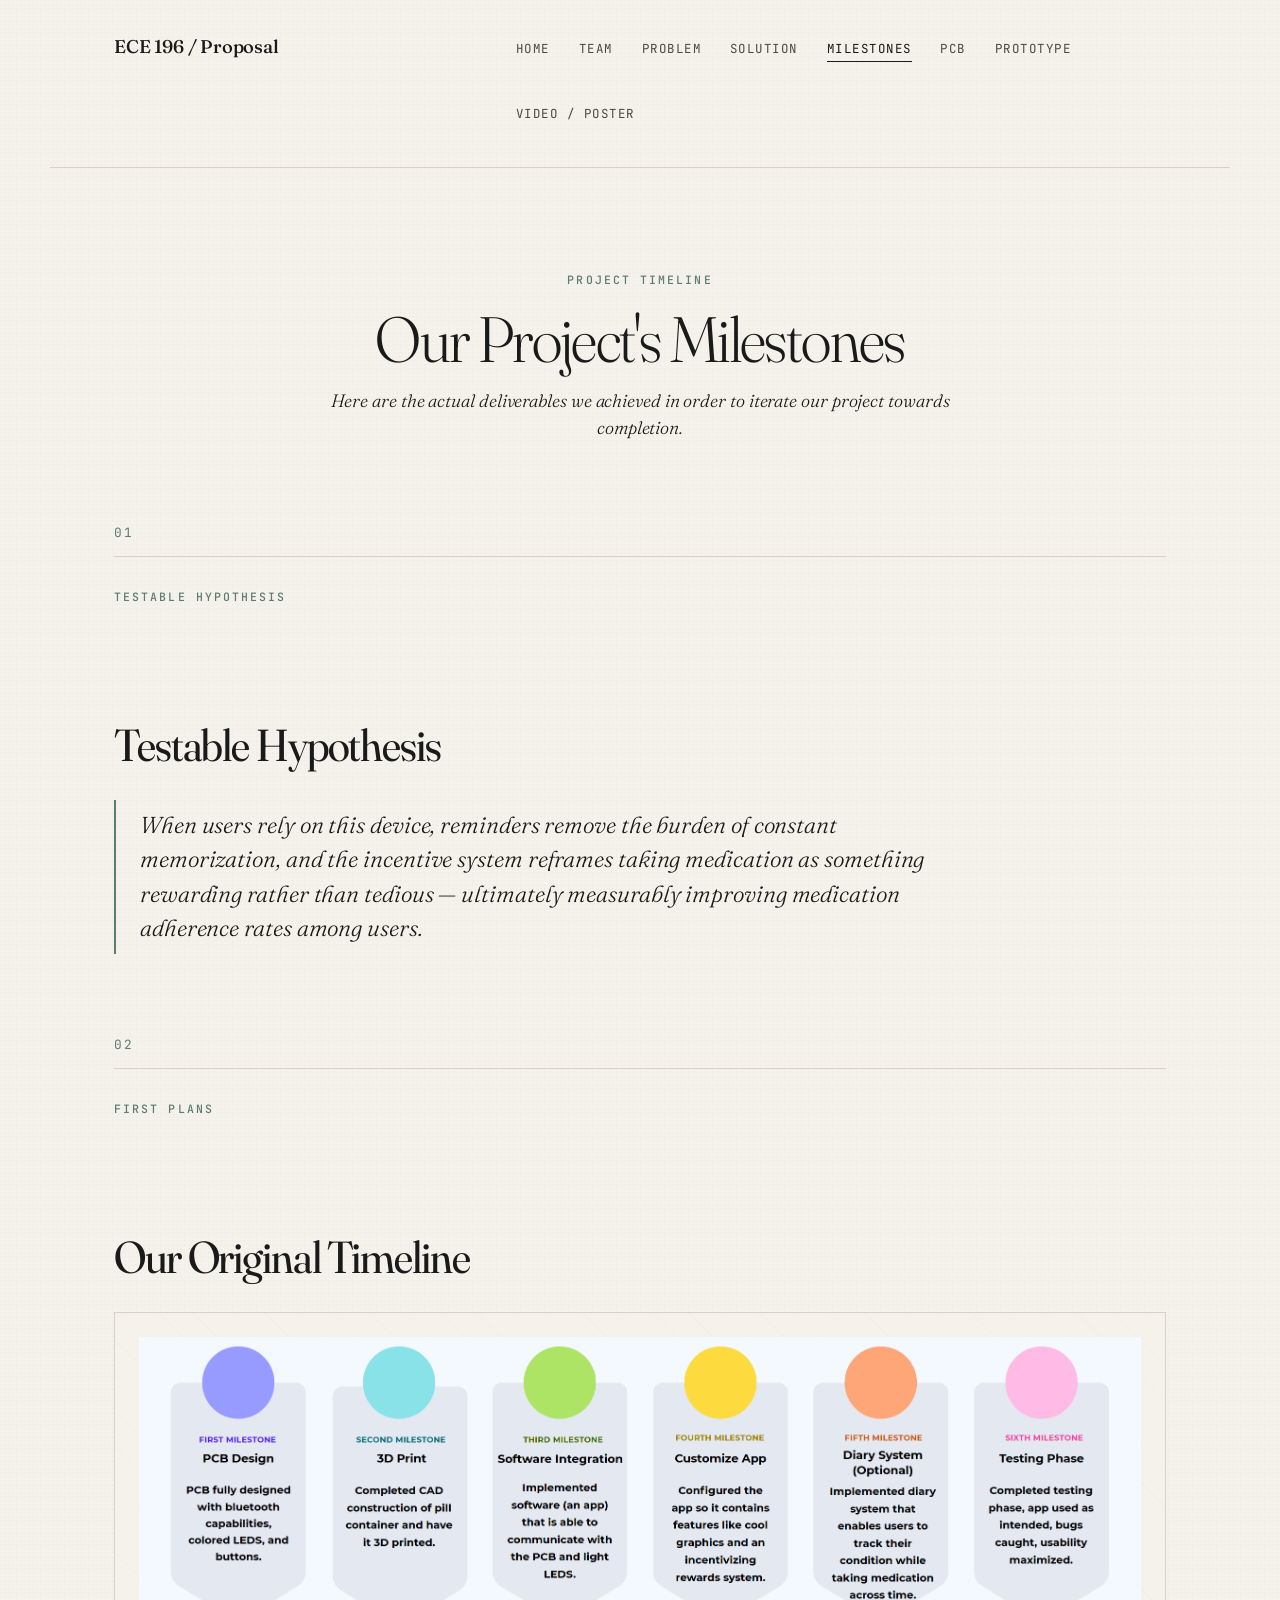
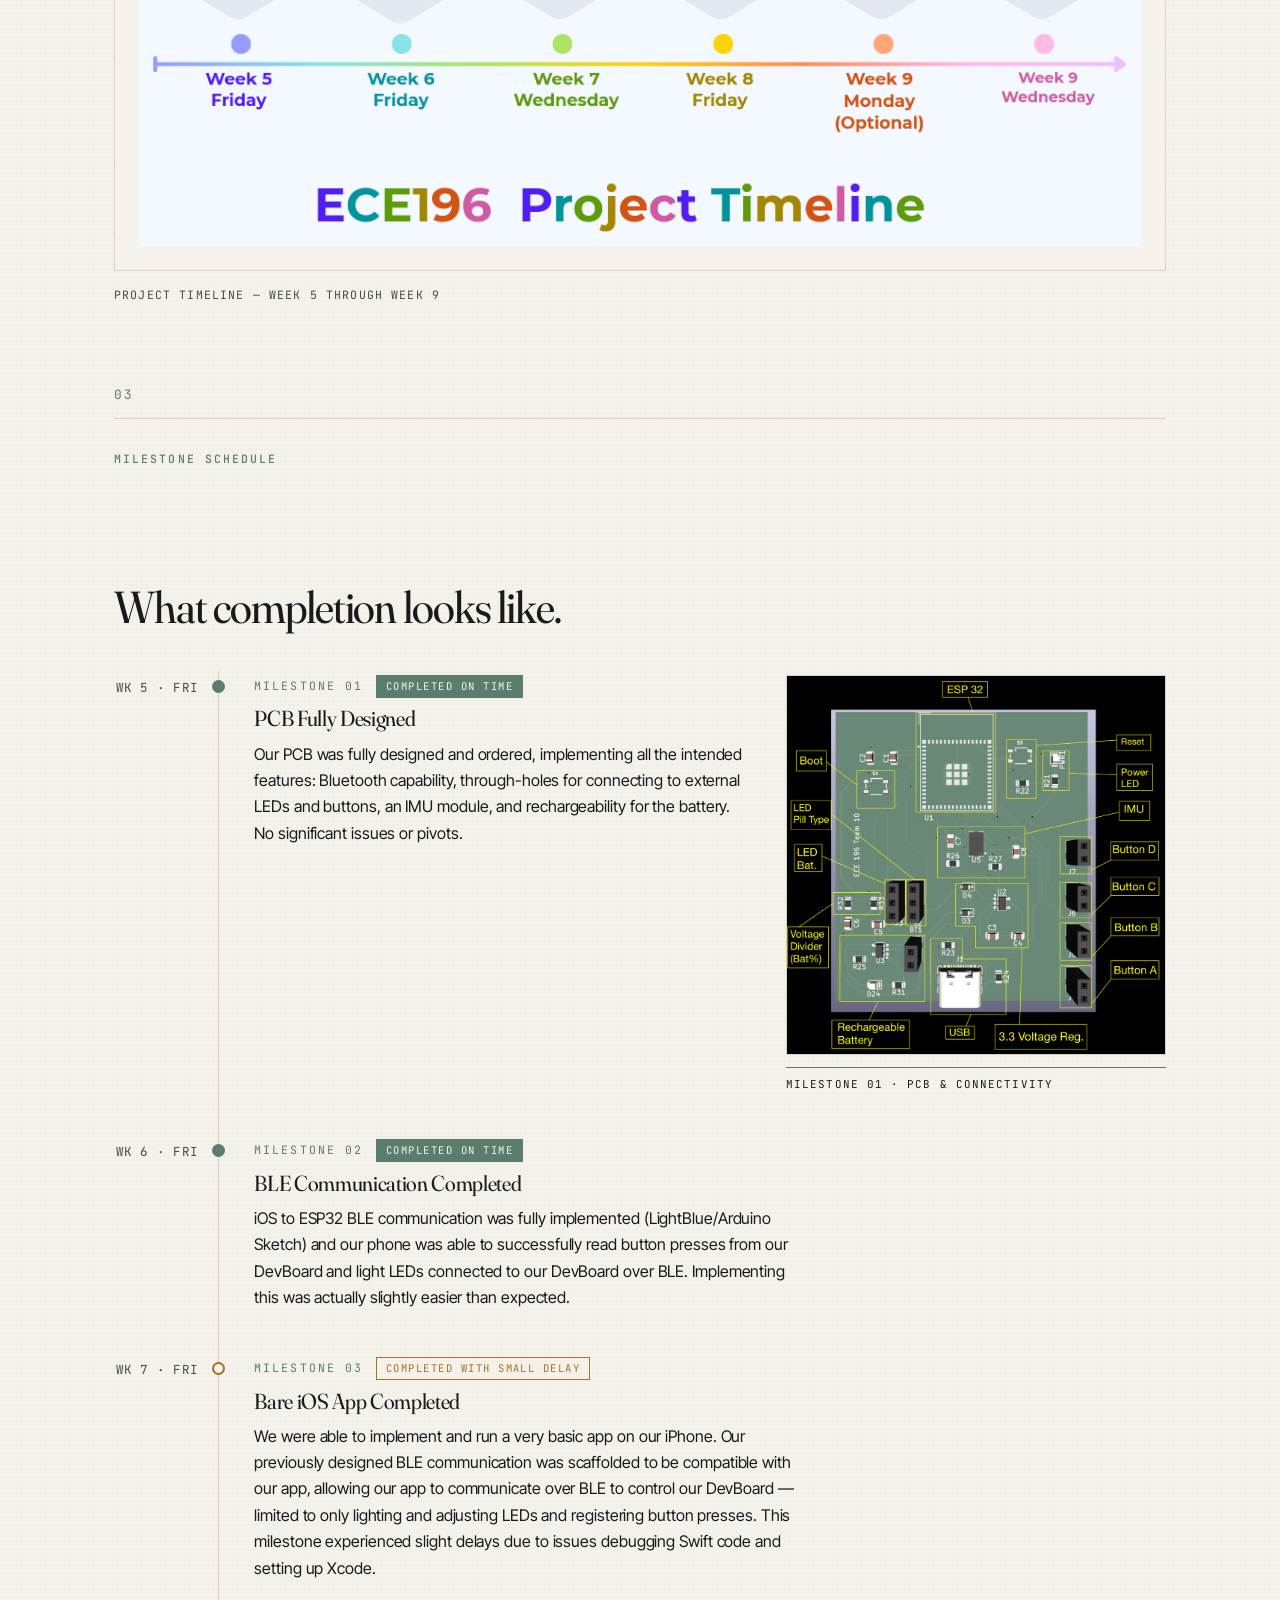
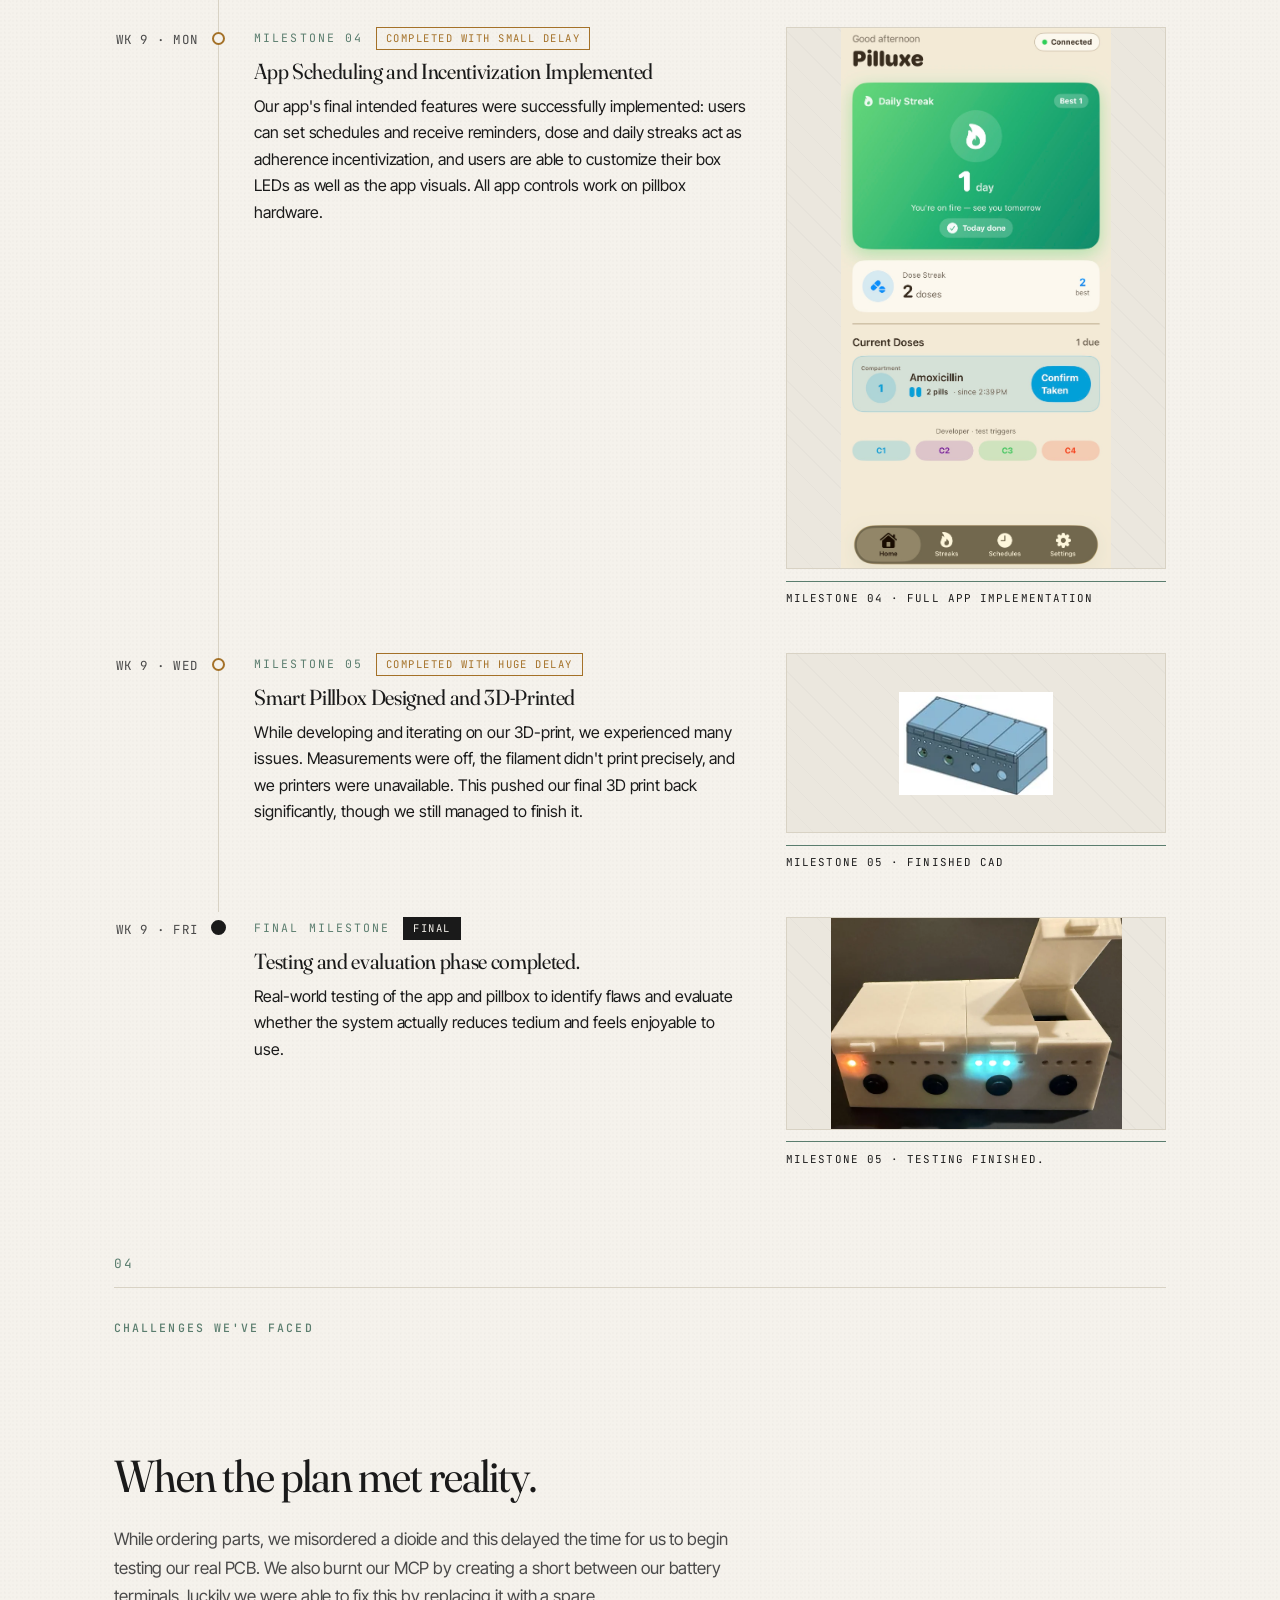
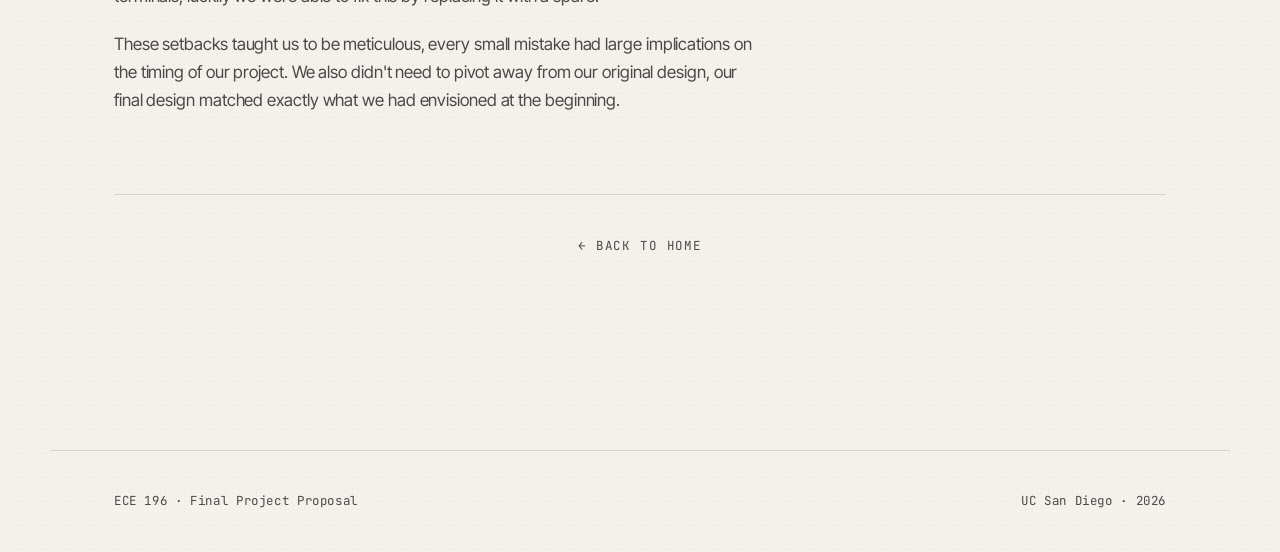
==== commit 2a3d0d07: "updating prototype" ====
--- a/milestones.html
+++ b/milestones.html
@@ -32,9 +32,9 @@
     <!-- ============ PAGE INTRO ============ -->
     <section class="page-intro">
       <span class="eyebrow">Project timeline</span>
-      <h1>What we'll deliver, and when.</h1>
+      <h1>Our Project's Milestones</h1>
       <p class="lede">
-        Six engineering milestones, six concrete deliverables. Each one marks completion &mdash; what we'll have done by that date, not when we'll start it.
+        Here are the actual deliverables we achieved in order to iterate our project towards completion.
       </p>
     </section>
 
@@ -148,7 +148,12 @@
             Measurements were off, the filament didn't print precisely, and we printers were unavailable.
           This pushed our final 3D print back significantly, though we still managed to finish it. </p>
             </div>
-           
+             <figure class="milestone-figure">
+              <div class="frame">
+                <img src="images/CAD_final.png" alt="Milestone 05 deliverable " onerror="this.style.display='none'" />
+              </div>
+              <figcaption>Milestone 05 &middot; Finished CAD </figcaption>
+            </figure>
           </div>
         </li>
 
@@ -163,7 +168,12 @@
               <h3>Testing and evaluation phase completed.</h3>
               <p>Real-world testing of the app and pillbox to identify flaws and evaluate whether the system actually reduces tedium and feels enjoyable to use.</p>
             </div>
-           
+             <figure class="milestone-figure">
+              <div class="frame">
+                <img src="images/Final_Print.png" alt="Milestone 06 deliverable — fully implemented app" onerror="this.style.display='none'" />
+              </div>
+              <figcaption>Milestone 05 &middot; Testing finished. </figcaption>
+            </figure>
           </div>
         </li>
       </ol>
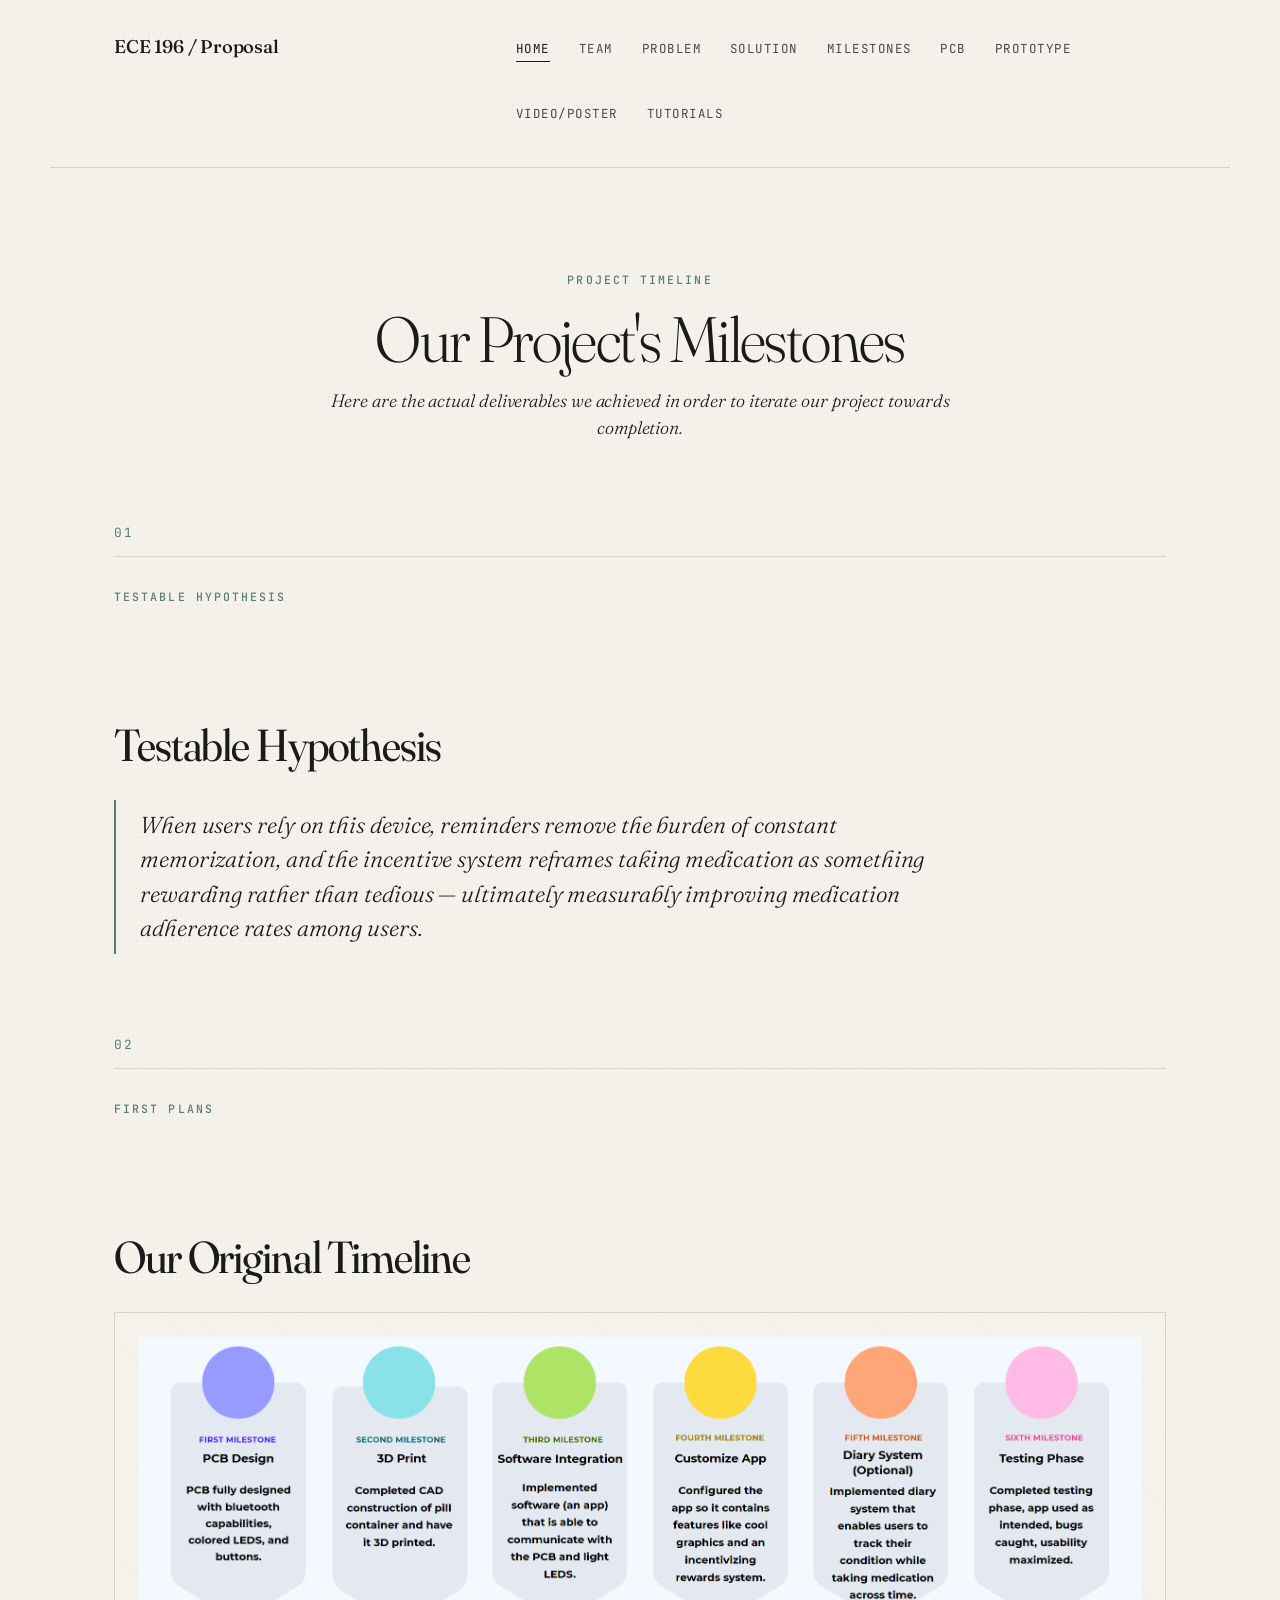
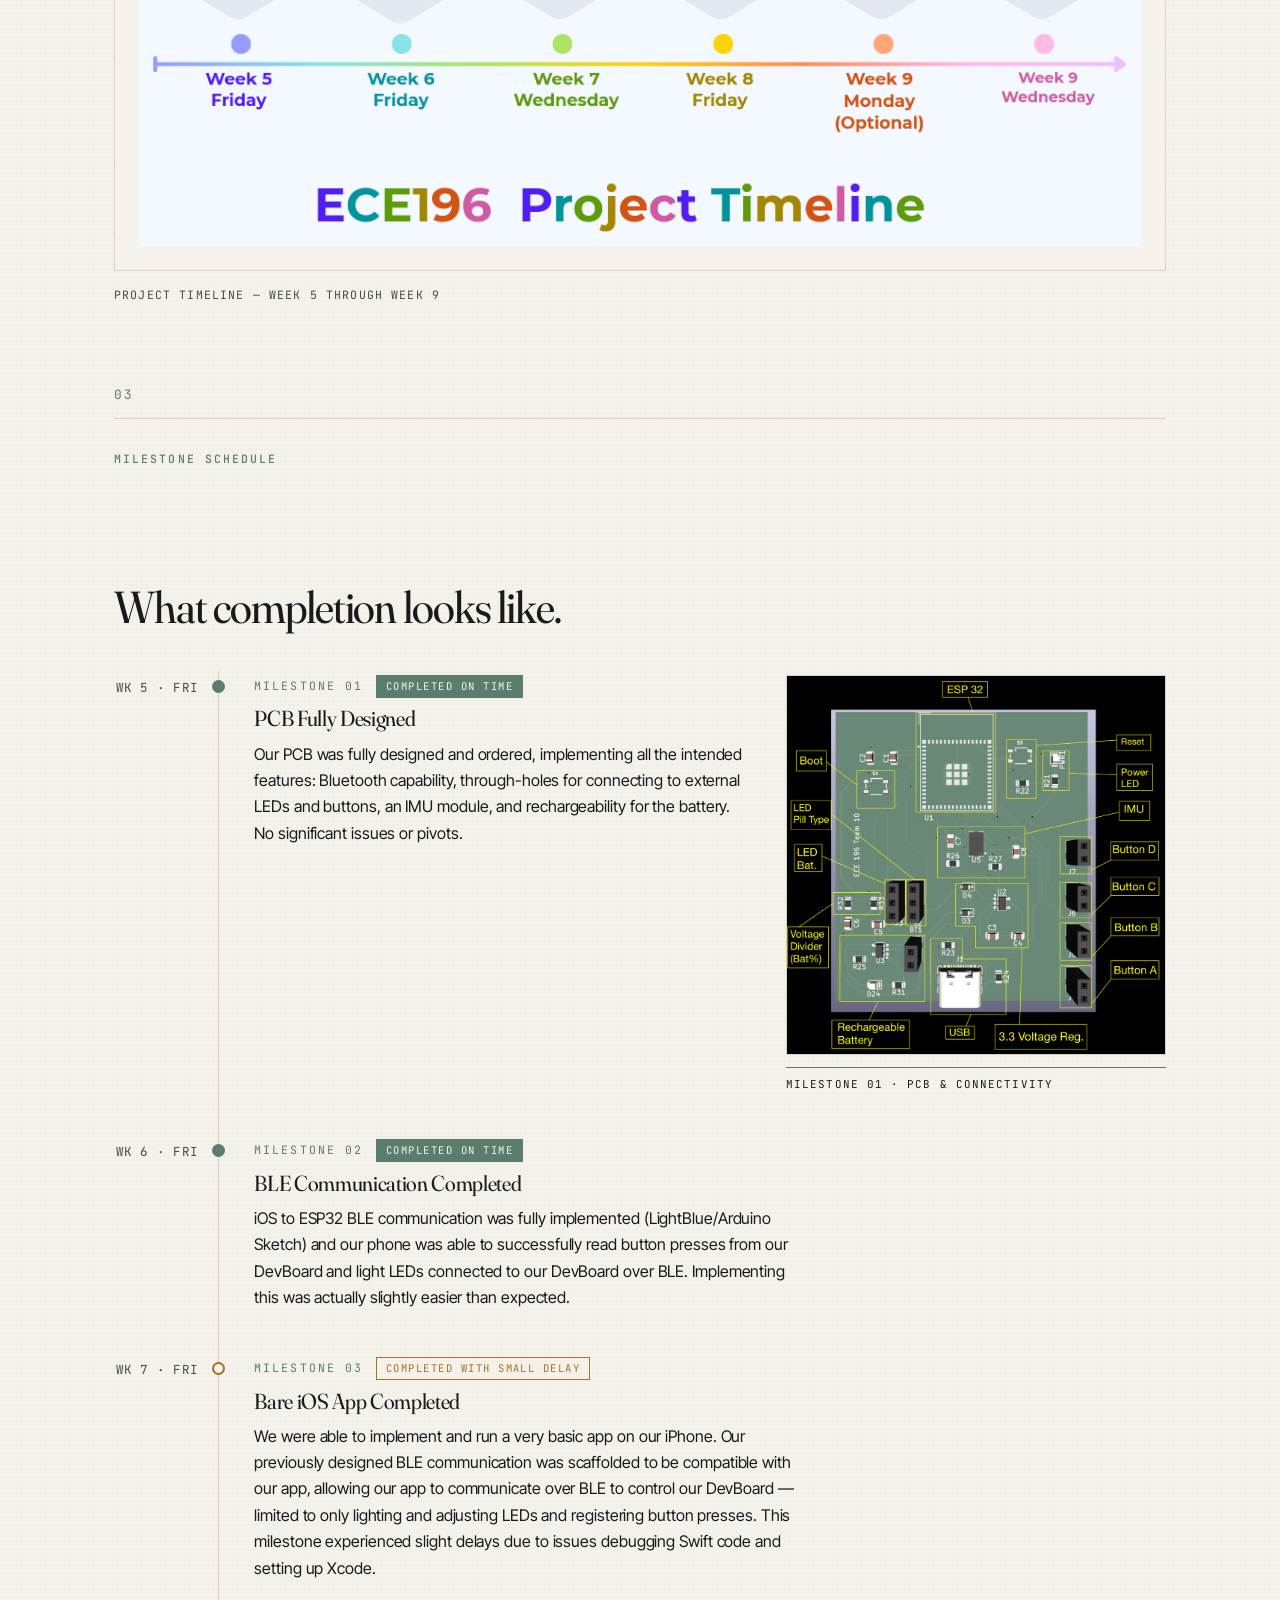
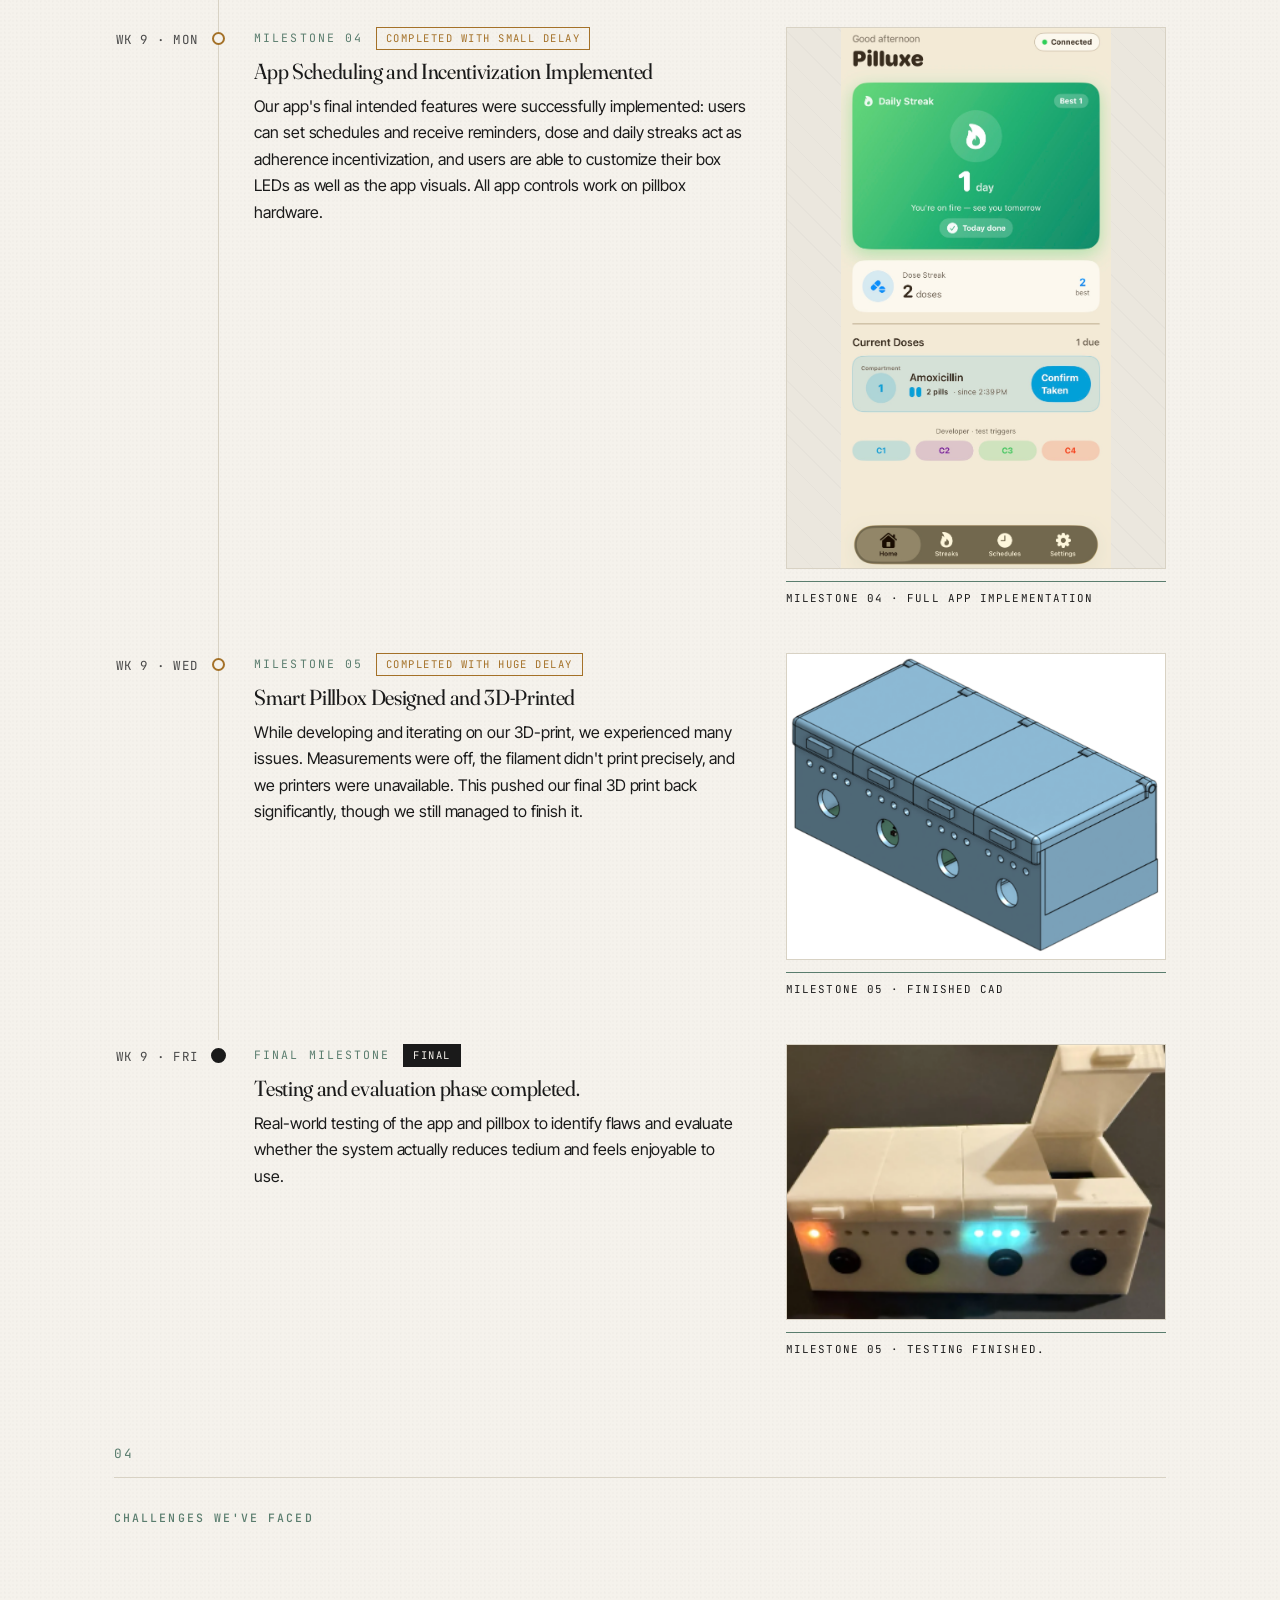
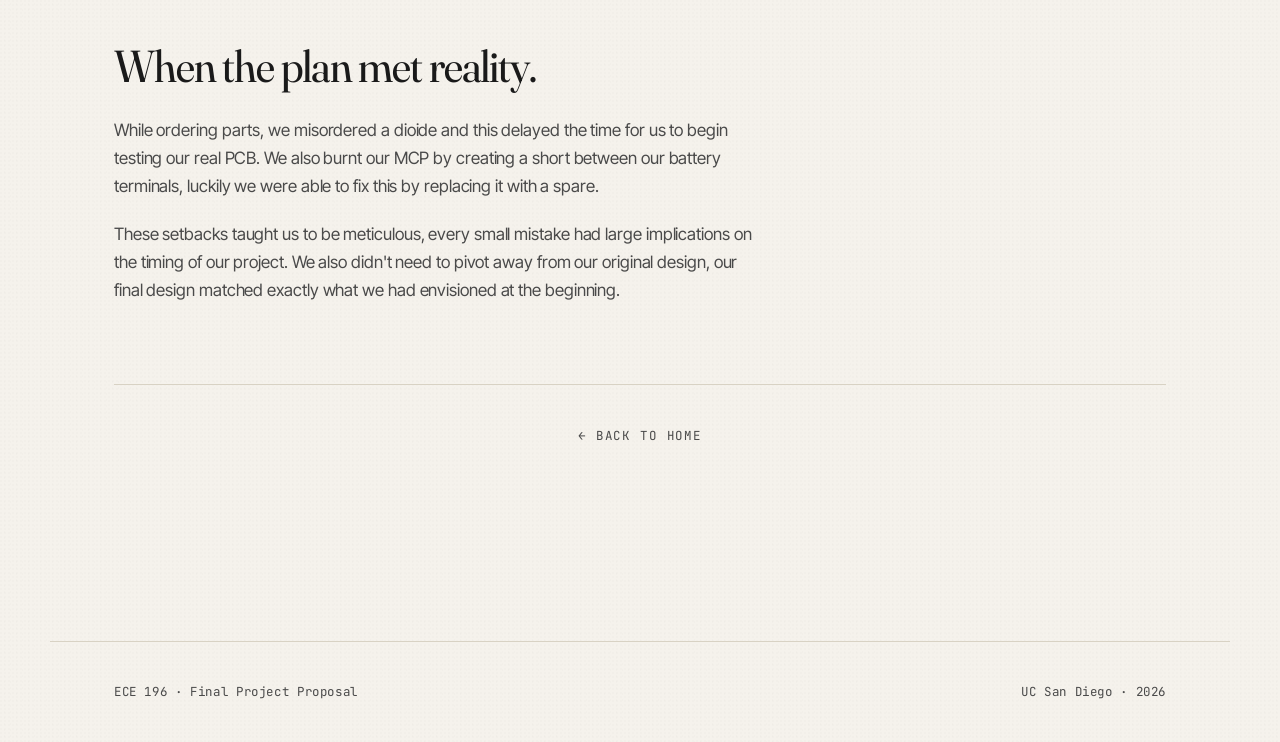
==== commit 6eea6481: "adding tutorials page" ====
--- a/milestones.html
+++ b/milestones.html
@@ -15,14 +15,15 @@
     <a href="index.html">ECE 196 / Proposal</a>
     <nav>
       <ul>
-        <li><a href="index.html">Home</a></li>
+               <li><a href="index.html" class="current">Home</a></li>
         <li><a href="team.html">Team</a></li>
         <li><a href="problem.html">Problem</a></li>
         <li><a href="solution.html">Solution</a></li>
-        <li><a href="milestones.html" class="current">Milestones</a></li>
-        <li><a href="pcb.html">PCB</a></li>
-        <li><a href="prototype.html">Prototype</a></li>
-        <li><a href="video_poster.html">Video / Poster</a></li>
+        <li><a href="milestones.html">Milestones</a></li>
+        <li><a href="pcb.html">PCB</a></li> 
+        <li><a href="prototype.html" >Prototype</a></li>
+        <li><a href="video_poster.html">Video/Poster</a></li>
+        <li><a href="tutorials.html">Tutorials</a></li>
       </ul>
     </nav>
   </header>
--- a/styles.css
+++ b/styles.css
@@ -239,7 +239,16 @@
   flex-wrap: wrap;
   margin-top: 1.8rem;
 }
- 
+.brand-mark {
+  margin-bottom: clamp(1.5rem, 3vw, 2.5rem);
+}
+
+.brand-mark img {
+  display: block;
+  max-width: 40px;
+  width: auto;
+  height: auto;
+}
 .hero-image {
   margin: 0;
   position: relative;
--- a/milestones.css
+++ b/milestones.css
@@ -235,10 +235,10 @@
 .milestone-figure img {
   position: relative;
   display: block;
-  max-width: 100%;
+  width: 100%;
+  height: auto;
   max-height: 540px;
-  width: auto;
-  height: auto;
+  object-fit: contain;
   border: none;
   z-index: 1;
 }
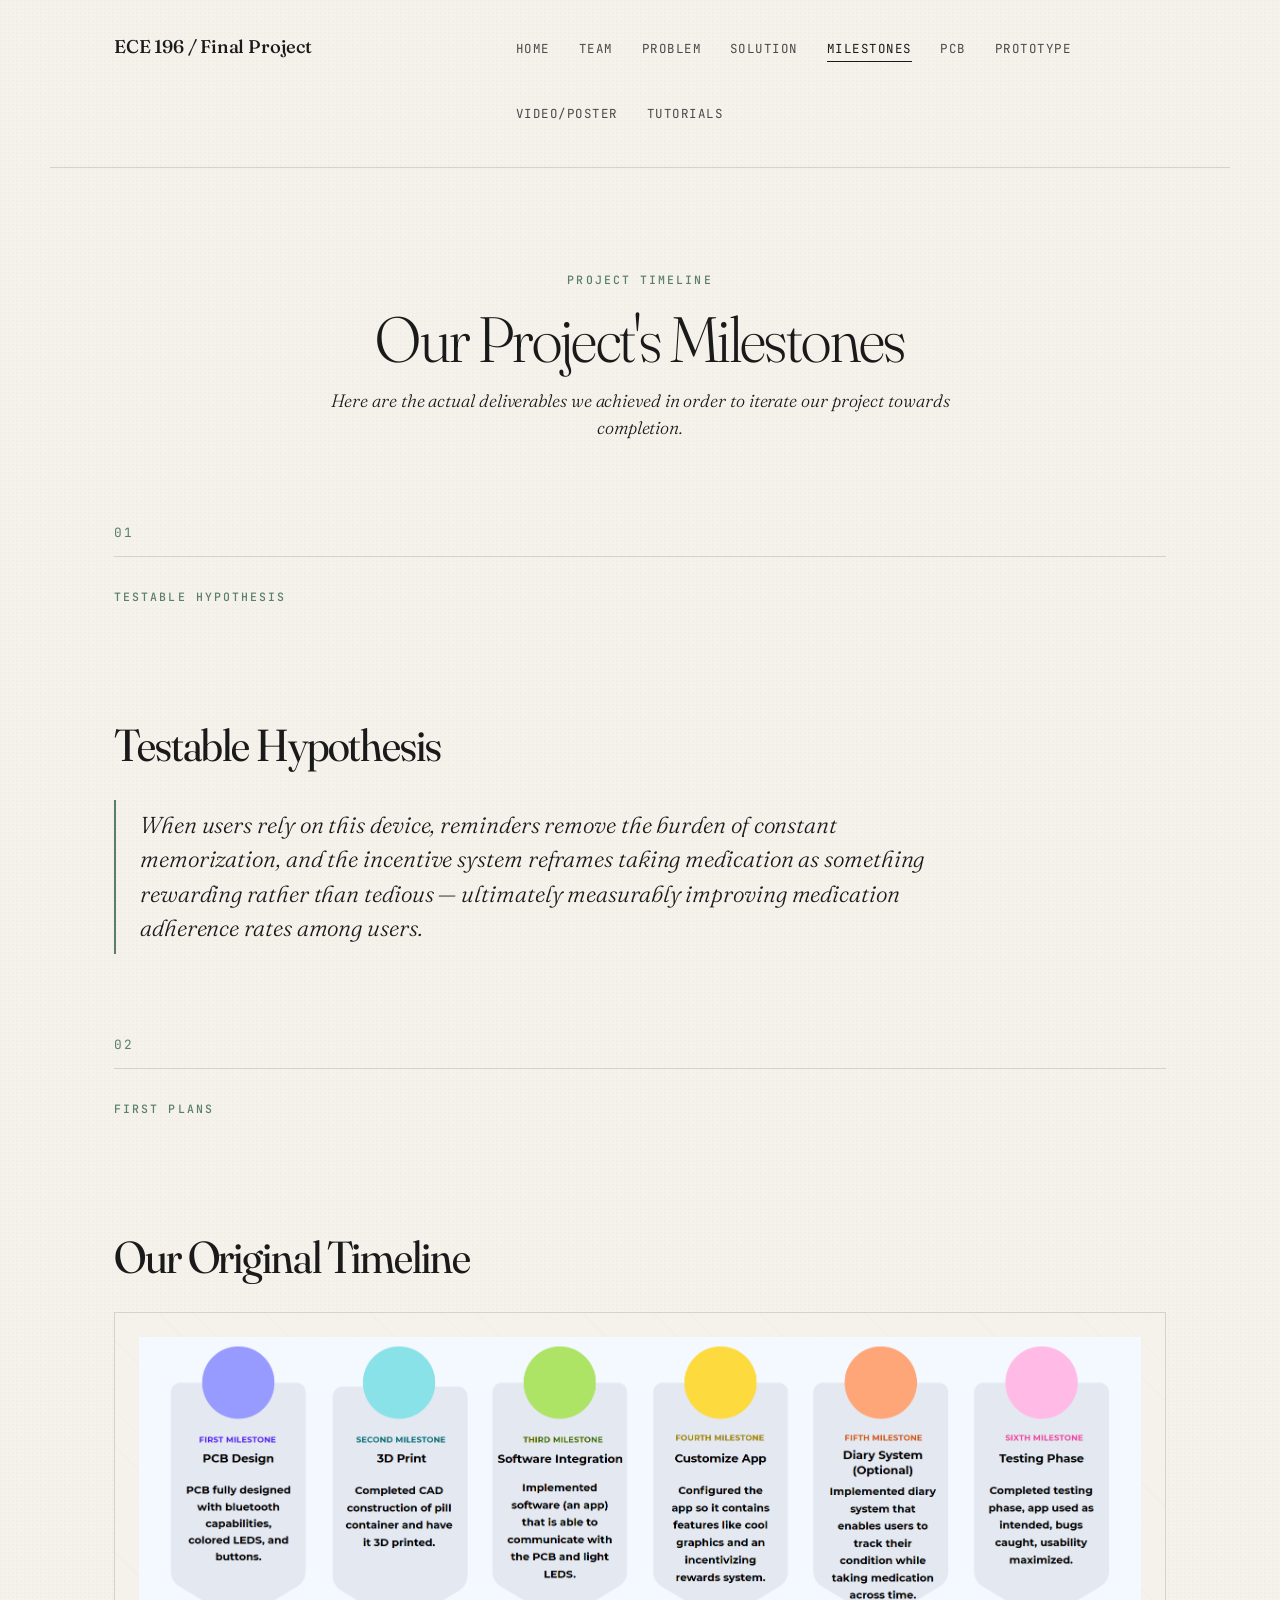
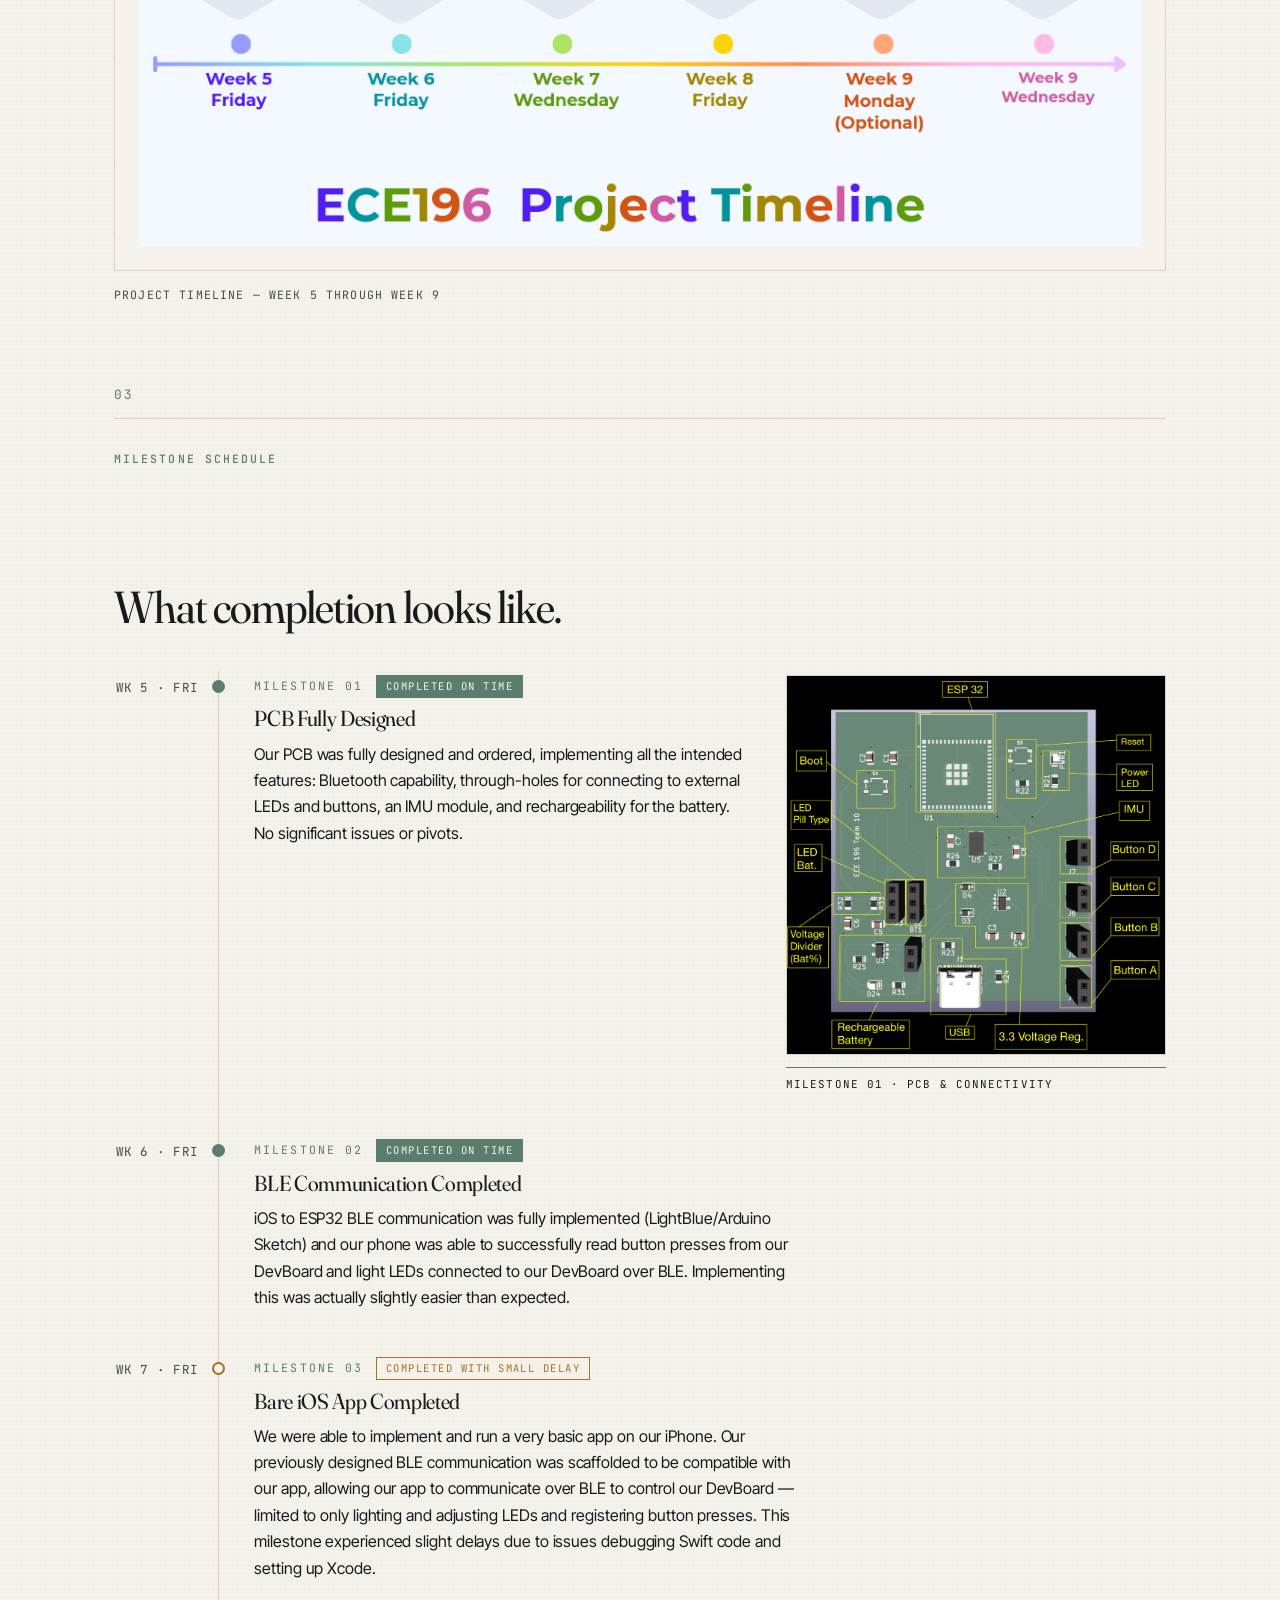
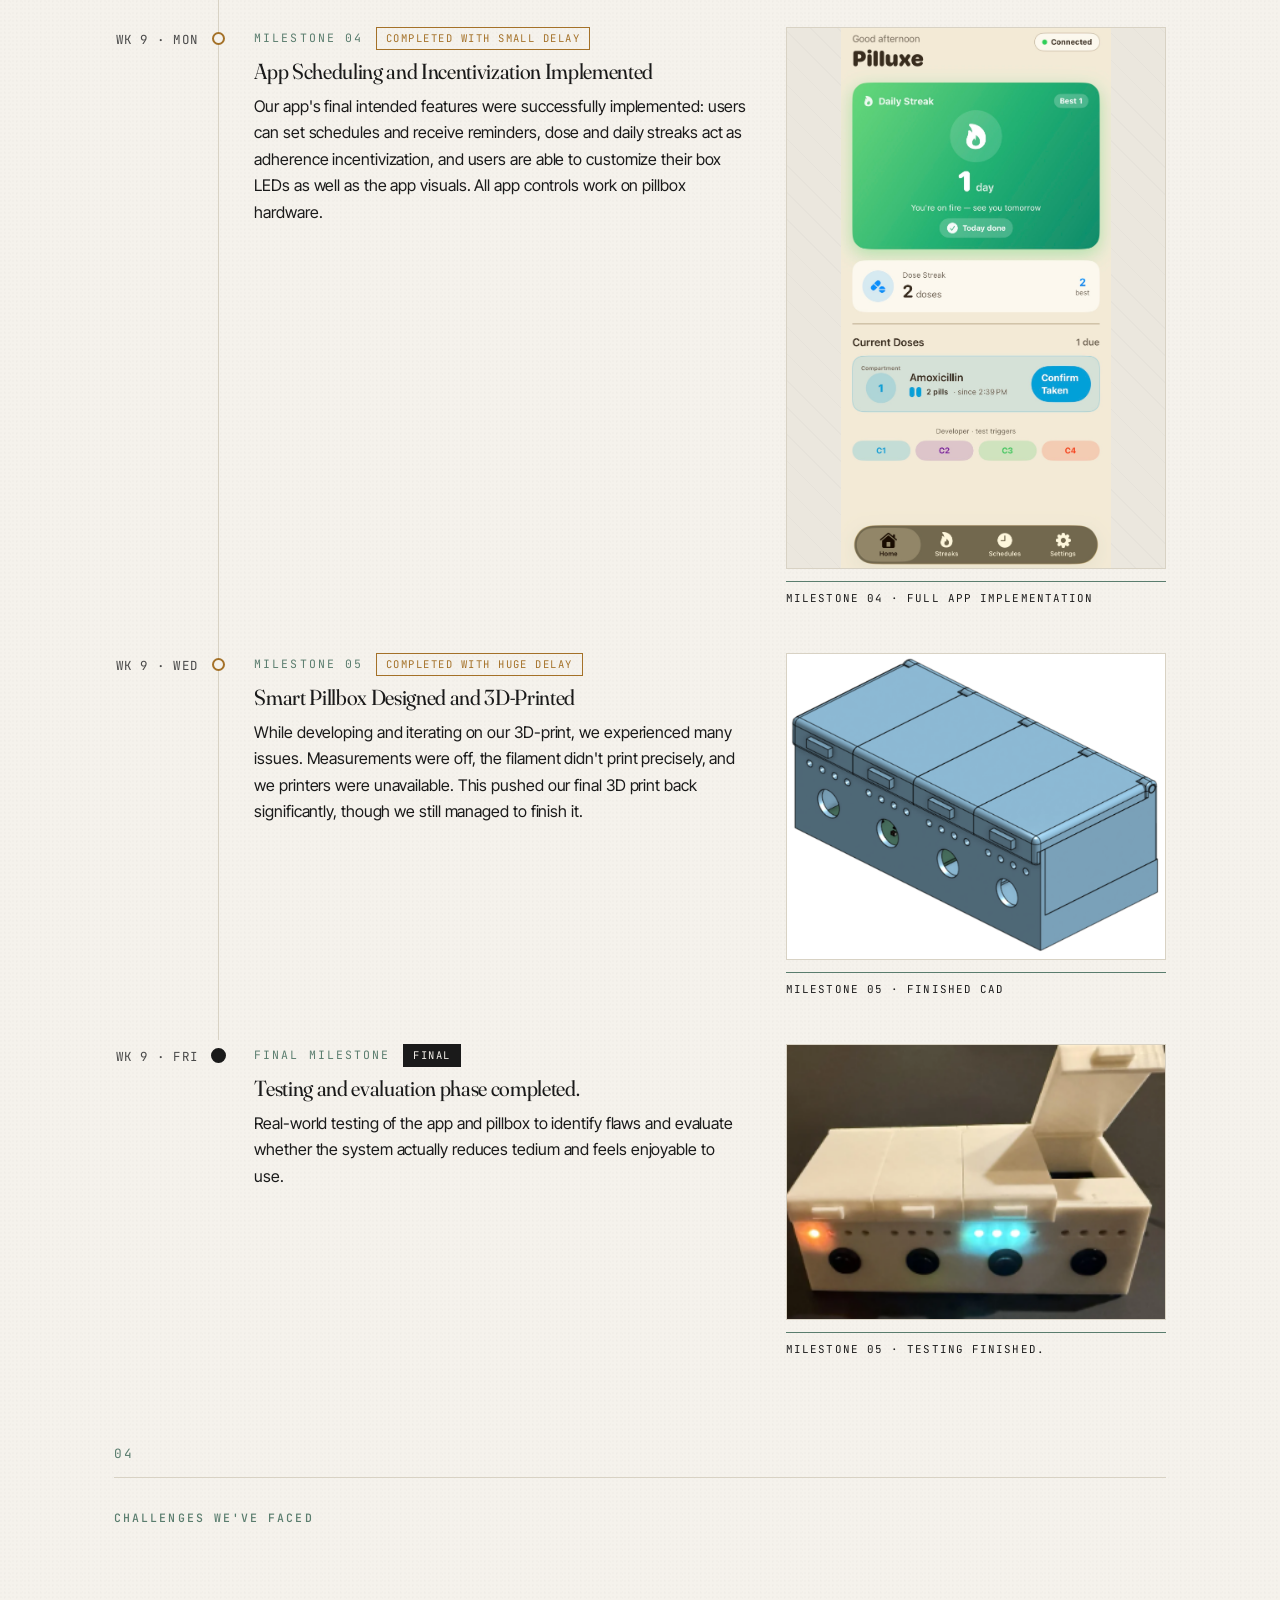
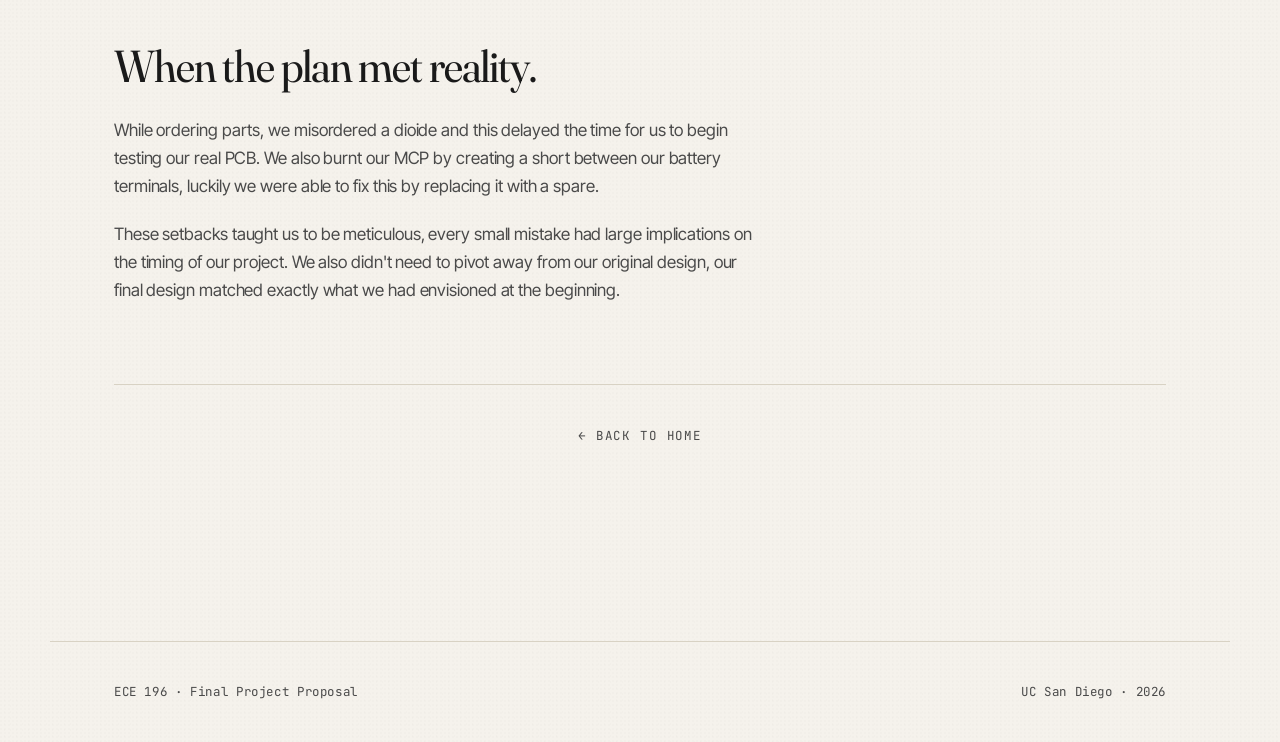
==== commit 379845d8: "adding tutorials page" ====
--- a/milestones.html
+++ b/milestones.html
@@ -12,14 +12,14 @@
 <body>
 
   <header>
-    <a href="index.html">ECE 196 / Proposal</a>
+    <a href="index.html">ECE 196 / Final Project</a>
     <nav>
       <ul>
-               <li><a href="index.html" class="current">Home</a></li>
+               <li><a href="index.html">Home</a></li>
         <li><a href="team.html">Team</a></li>
         <li><a href="problem.html">Problem</a></li>
         <li><a href="solution.html">Solution</a></li>
-        <li><a href="milestones.html">Milestones</a></li>
+        <li><a href="milestones.html" class="current">Milestones</a></li>
         <li><a href="pcb.html">PCB</a></li> 
         <li><a href="prototype.html" >Prototype</a></li>
         <li><a href="video_poster.html">Video/Poster</a></li>
--- a/styles.css
+++ b/styles.css
@@ -217,7 +217,7 @@
 }
  
 .hero-text h1 {
-  font-size: clamp(2.6rem, 5vw, 4.4rem);
+  font-size: clamp(2rem, 3.5vw, 3rem);
   margin-top: 1rem;
   max-width: 14ch;
 }
@@ -231,6 +231,16 @@
   color: var(--ink);
   margin: 0 0 2rem;
   max-width: 50ch;
+}
+.hero-text .byline {
+  font-family: var(--font-display);
+  font-size: clamp(1.05rem, 1.5vw, 1.3rem);
+  font-weight: 300;
+  font-style: normal;
+  color: var(--ink-soft);
+  margin: -0.5rem 0 1.5rem;
+  line-height: 1.4;
+  letter-spacing: -0.005em;
 }
  
 .cta-row {
@@ -245,7 +255,7 @@
 
 .brand-mark img {
   display: block;
-  max-width: 40px;
+  max-width: 400px;
   width: auto;
   height: auto;
 }
